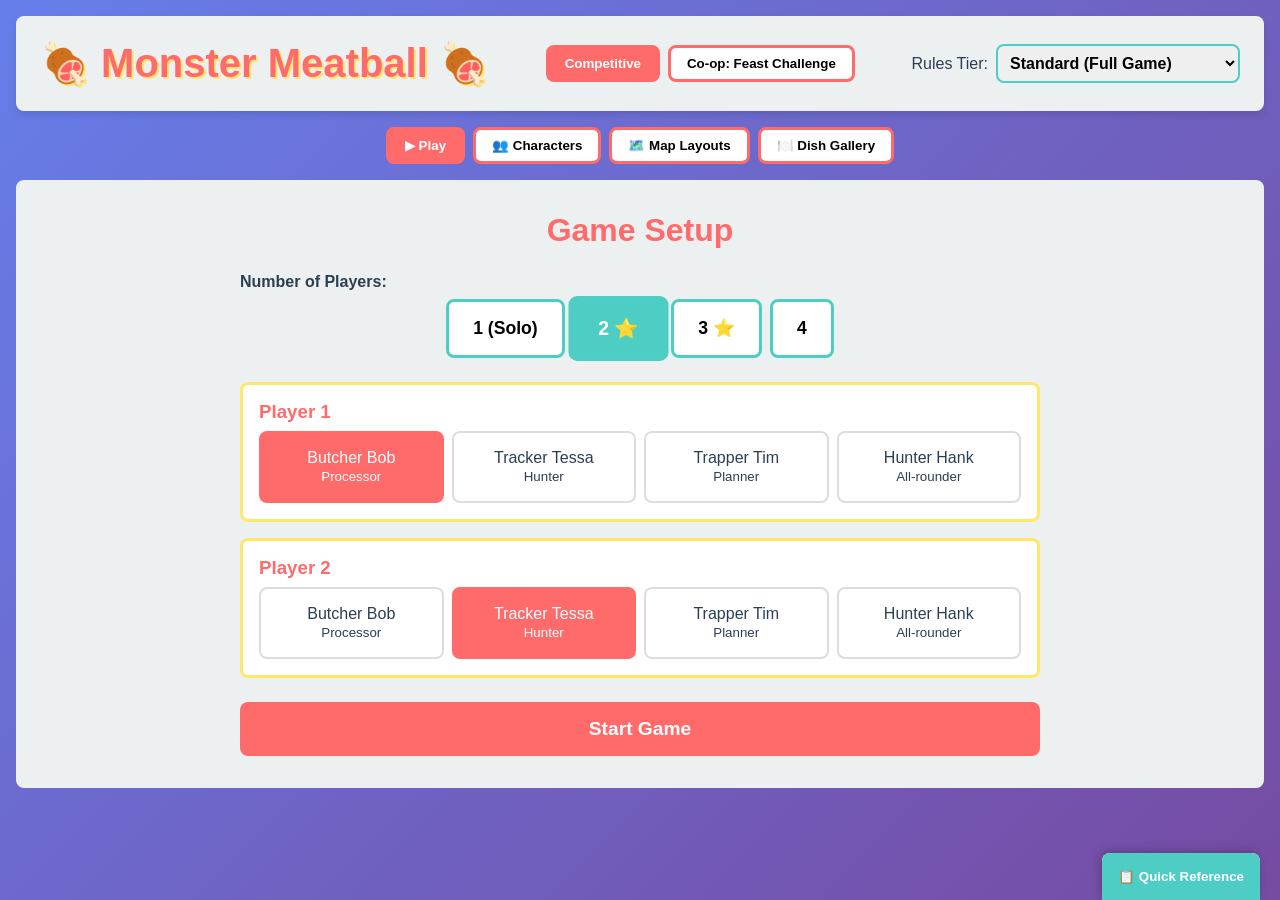
==== index.html @ d3c345f5 "Initial commit: Monster Meatball prototype" ====
<!DOCTYPE html>
<html lang="en">
<head>
    <meta charset="UTF-8">
    <meta name="viewport" content="width=device-width, initial-scale=1.0">
    <title>Monster Meatball - Board Game</title>
    <style>
/* Monster Meatball - Styles */
/* Osamu Tezuka inspired theme with modern board game UI */

:root {
    /* Color Palette */
    --primary-color: #FF6B6B;
    --secondary-color: #4ECDC4;
    --accent-color: #FFE66D;
    --dark-bg: #2C3E50;
    --light-bg: #ECF0F1;
    --text-dark: #2C3E50;
    --text-light: #FFFFFF;

    /* Flavor Families (Session 2 — unifies Harmony + Spoilage) */
    --family-ember: #FF4500;
    --family-tide: #4A90A4;
    --family-verdant: #228B22;
    --family-bloom: #9370DB;

    /* Meat Colors (mapped to Family) */
    --red-meat: var(--family-ember);
    --white-meat: var(--family-verdant);
    --exotic-meat: var(--family-bloom);
    --sea-meat: var(--family-tide);

    /* Aroma Colors */
    --earthy-aroma: var(--family-verdant);
    --sweet-aroma: var(--family-bloom);
    --spicy-aroma: var(--family-ember);
    --salty-aroma: var(--family-tide);

    /* Seasoning Colors */
    --herbal-seasoning: var(--family-verdant);
    --mystic-seasoning: var(--family-bloom);
    --fiery-seasoning: var(--family-ember);
    --mineral-seasoning: var(--family-tide);

    /* Stamina */
    --stamina-full: #4ECDC4;
    --stamina-low: #FF6B6B;
    --stamina-empty: #95a5a6;

    /* Spacing */
    --space-xs: 4px;
    --space-sm: 8px;
    --space-md: 16px;
    --space-lg: 24px;
    --space-xl: 32px;

    /* Border */
    --border-radius: 8px;
    --border-thick: 3px;
}

* {
    margin: 0;
    padding: 0;
    box-sizing: border-box;
}

body {
    font-family: 'Comic Sans MS', 'Chalkboard SE', 'Arial Rounded MT Bold', sans-serif;
    background: linear-gradient(135deg, #667eea 0%, #764ba2 100%);
    color: var(--text-dark);
    min-height: 100vh;
}

#app {
    max-width: 1600px;
    margin: 0 auto;
    padding: var(--space-md);
}

/* Header */
.game-header {
    background: var(--light-bg);
    padding: var(--space-lg);
    border-radius: var(--border-radius);
    margin-bottom: var(--space-md);
    box-shadow: 0 4px 6px rgba(0,0,0,0.1);
    display: flex;
    justify-content: space-between;
    align-items: center;
    flex-wrap: wrap;
    gap: var(--space-md);
}

.game-header h1 {
    font-size: 2.5em;
    color: var(--primary-color);
    text-shadow: 2px 2px 0 var(--accent-color);
}

.mode-selector {
    display: flex;
    gap: var(--space-sm);
}

.mode-btn {
    padding: var(--space-sm) var(--space-md);
    border: var(--border-thick) solid var(--primary-color);
    background: white;
    border-radius: var(--border-radius);
    cursor: pointer;
    font-weight: bold;
    transition: all 0.3s;
}

.mode-btn.active {
    background: var(--primary-color);
    color: white;
}

.mode-btn:hover {
    transform: translateY(-2px);
    box-shadow: 0 4px 8px rgba(0,0,0,0.2);
}

.tier-selector {
    display: flex;
    align-items: center;
    gap: var(--space-sm);
}

.tier-selector select {
    padding: var(--space-sm);
    border: 2px solid var(--secondary-color);
    border-radius: var(--border-radius);
    font-size: 1em;
    font-weight: bold;
}

/* Screens */
.screen {
    background: var(--light-bg);
    border-radius: var(--border-radius);
    padding: var(--space-xl);
    min-height: 600px;
}

.screen.hidden {
    display: none;
}

/* Setup Screen */
.setup-container {
    max-width: 800px;
    margin: 0 auto;
}

.setup-container h2 {
    text-align: center;
    color: var(--primary-color);
    margin-bottom: var(--space-lg);
    font-size: 2em;
}

.player-count {
    margin-bottom: var(--space-lg);
}

.player-count label {
    display: block;
    font-weight: bold;
    margin-bottom: var(--space-sm);
}

.player-buttons {
    display: flex;
    gap: var(--space-sm);
    justify-content: center;
}

.player-count-btn {
    padding: var(--space-md) var(--space-lg);
    border: var(--border-thick) solid var(--secondary-color);
    background: white;
    border-radius: var(--border-radius);
    cursor: pointer;
    font-weight: bold;
    font-size: 1.1em;
    transition: all 0.3s;
}

.player-count-btn.active {
    background: var(--secondary-color);
    color: white;
    transform: scale(1.1);
}

.player-setup {
    margin: var(--space-lg) 0;
}

.player-card {
    background: white;
    border: 3px solid var(--accent-color);
    border-radius: var(--border-radius);
    padding: var(--space-md);
    margin-bottom: var(--space-md);
}

.player-card h3 {
    color: var(--primary-color);
    margin-bottom: var(--space-sm);
}

.character-selector {
    display: grid;
    grid-template-columns: repeat(auto-fit, minmax(150px, 1fr));
    gap: var(--space-sm);
    margin-top: var(--space-sm);
}

.character-option {
    padding: var(--space-md);
    border: 2px solid #ddd;
    border-radius: var(--border-radius);
    cursor: pointer;
    text-align: center;
    transition: all 0.3s;
}

.character-option:hover {
    border-color: var(--primary-color);
    transform: translateY(-2px);
}

.character-option.selected {
    border-color: var(--primary-color);
    background: var(--primary-color);
    color: white;
}

.btn-primary {
    width: 100%;
    padding: var(--space-md) var(--space-lg);
    background: var(--primary-color);
    color: white;
    border: none;
    border-radius: var(--border-radius);
    font-size: 1.2em;
    font-weight: bold;
    cursor: pointer;
    transition: all 0.3s;
}

.btn-primary:hover {
    background: #ff5252;
    transform: translateY(-2px);
    box-shadow: 0 6px 12px rgba(0,0,0,0.2);
}

/* Game Screen */
.game-info-bar {
    background: linear-gradient(135deg, var(--secondary-color), var(--primary-color));
    color: white;
    padding: var(--space-md);
    border-radius: var(--border-radius);
    margin-bottom: var(--space-md);
    display: flex;
    justify-content: space-between;
    align-items: center;
    flex-wrap: wrap;
    gap: var(--space-md);
}

.game-info-bar .label {
    font-weight: normal;
    opacity: 0.9;
}

.game-info-bar .value {
    font-weight: bold;
    font-size: 1.3em;
}

.badge {
    background: var(--accent-color);
    color: var(--text-dark);
    padding: var(--space-xs) var(--space-sm);
    border-radius: var(--border-radius);
    font-size: 0.9em;
    font-weight: bold;
}

/* Game Board Layout */
.game-board-container {
    display: grid;
    grid-template-columns: 250px 1fr 300px;
    gap: var(--space-md);
    margin-bottom: var(--space-md);
}

@media (max-width: 1200px) {
    .game-board-container {
        grid-template-columns: 1fr;
    }
}

/* Sidebars */
.player-sidebar, .game-sidebar {
    background: white;
    border-radius: var(--border-radius);
    padding: var(--space-md);
    box-shadow: 0 2px 4px rgba(0,0,0,0.1);
}

.player-sidebar h3, .game-sidebar h3 {
    color: var(--primary-color);
    border-bottom: 2px solid var(--accent-color);
    padding-bottom: var(--space-sm);
    margin-bottom: var(--space-md);
}

.player-status-card {
    background: #f8f9fa;
    border-left: 4px solid var(--secondary-color);
    padding: var(--space-sm);
    margin-bottom: var(--space-sm);
    border-radius: 4px;
}

.player-status-card.active {
    border-left-color: var(--primary-color);
    background: #fff3cd;
}

.player-status-card .player-name {
    font-weight: bold;
    font-size: 1.1em;
}

.player-status-card .score {
    color: var(--primary-color);
    font-weight: bold;
    font-size: 1.2em;
}

/* Underdog Bonus */
.underdog-box {
    background: linear-gradient(135deg, #84fab0 0%, #8fd3f4 100%);
    padding: var(--space-md);
    border-radius: var(--border-radius);
    margin-top: var(--space-md);
    text-align: center;
}

.underdog-box h4 {
    margin-bottom: var(--space-sm);
}

/* Co-op Track */
.coop-track {
    background: linear-gradient(135deg, #667eea 0%, #764ba2 100%);
    color: white;
    padding: var(--space-md);
    border-radius: var(--border-radius);
    margin-top: var(--space-md);
}

.track-bar {
    background: rgba(255,255,255,0.3);
    height: 30px;
    border-radius: 15px;
    position: relative;
    margin: var(--space-sm) 0;
    overflow: hidden;
}

.track-progress {
    background: linear-gradient(90deg, #f093fb 0%, #f5576c 100%);
    height: 100%;
    transition: width 0.5s;
    display: flex;
    align-items: center;
    justify-content: center;
}

.track-value {
    position: absolute;
    top: 50%;
    left: 50%;
    transform: translate(-50%, -50%);
    font-weight: bold;
    text-shadow: 1px 1px 2px rgba(0,0,0,0.5);
}

/* Game Grid */
.game-grid-area {
    background: white;
    border-radius: var(--border-radius);
    padding: var(--space-lg);
    display: flex;
    flex-direction: column;
    align-items: center;
    justify-content: center;
}

#game-grid {
    display: grid;
    gap: var(--space-sm);
    margin-bottom: var(--space-md);
}

.grid-3x3 {
    grid-template-columns: repeat(3, 120px);
    grid-template-rows: repeat(3, 120px);
}

.grid-4x4 {
    grid-template-columns: repeat(4, 100px);
    grid-template-rows: repeat(4, 100px);
}

.grid-5x5 {
    grid-template-columns: repeat(5, 90px);
    grid-template-rows: repeat(5, 90px);
}

.grid-tile {
    background: #e0e0e0;
    border: 3px solid #999;
    border-radius: var(--border-radius);
    display: flex;
    align-items: center;
    justify-content: center;
    font-size: 2em;
    cursor: pointer;
    transition: all 0.3s;
    position: relative;
}

.grid-tile.flipped {
    background: white;
    border-color: var(--secondary-color);
}

.grid-tile.player-here {
    border-color: var(--primary-color);
    box-shadow: 0 0 15px var(--primary-color);
}

.grid-tile.clickable:hover {
    transform: scale(1.05);
    box-shadow: 0 4px 8px rgba(0,0,0,0.2);
}

.grid-tile .tile-icon {
    font-size: 3em;
}

.grid-legend {
    display: flex;
    gap: var(--space-md);
    font-size: 0.9em;
}

/* Inventory */
.inventory-section {
    margin-bottom: var(--space-md);
}

.inventory-section h4 {
    color: var(--secondary-color);
    margin-bottom: var(--space-sm);
}

.ingredient-grid {
    display: grid;
    grid-template-columns: repeat(auto-fill, minmax(60px, 1fr));
    gap: var(--space-xs);
}

.ingredient-item {
    background: #f8f9fa;
    padding: var(--space-sm);
    border-radius: 4px;
    text-align: center;
    border: 2px solid #ddd;
}

.ingredient-item .count {
    font-weight: bold;
    font-size: 1.2em;
    display: block;
}

/* Action Panel */
.action-panel {
    background: white;
    border-radius: var(--border-radius);
    padding: var(--space-md);
    box-shadow: 0 -2px 10px rgba(0,0,0,0.1);
}

.action-buttons {
    display: flex;
    gap: var(--space-sm);
    margin-bottom: var(--space-md);
    flex-wrap: wrap;
}

.btn-action {
    flex: 1;
    min-width: 150px;
    padding: var(--space-md);
    border: 3px solid var(--secondary-color);
    background: white;
    border-radius: var(--border-radius);
    font-weight: bold;
    cursor: pointer;
    transition: all 0.3s;
}

.btn-action:hover:not(:disabled) {
    background: var(--secondary-color);
    color: white;
    transform: translateY(-2px);
}

.btn-action:disabled {
    opacity: 0.5;
    cursor: not-allowed;
}

.btn-special {
    border-color: var(--accent-color);
    background: var(--accent-color);
}

.btn-end-turn {
    width: 100%;
    padding: var(--space-md);
    background: var(--primary-color);
    color: white;
    border: none;
    border-radius: var(--border-radius);
    font-size: 1.1em;
    font-weight: bold;
    cursor: pointer;
    transition: all 0.3s;
}

.btn-end-turn:hover {
    background: #ff5252;
    transform: scale(1.02);
}

.action-status {
    background: #e3f2fd;
    padding: var(--space-md);
    border-radius: var(--border-radius);
    margin-bottom: var(--space-md);
    border-left: 4px solid var(--secondary-color);
}

/* Modals */
.modal {
    position: fixed;
    top: 0;
    left: 0;
    right: 0;
    bottom: 0;
    background: rgba(0,0,0,0.7);
    display: flex;
    align-items: center;
    justify-content: center;
    z-index: 1000;
}

.modal.hidden {
    display: none;
}

.modal-content {
    background: white;
    border-radius: var(--border-radius);
    padding: var(--space-xl);
    max-width: 600px;
    width: 90%;
    max-height: 80vh;
    overflow-y: auto;
    box-shadow: 0 10px 30px rgba(0,0,0,0.3);
}

.modal-content h2 {
    color: var(--primary-color);
    margin-bottom: var(--space-lg);
    text-align: center;
}

.modal-actions {
    display: flex;
    gap: var(--space-md);
    margin-top: var(--space-lg);
}

.modal-actions button {
    flex: 1;
    padding: var(--space-md);
    border-radius: var(--border-radius);
    font-weight: bold;
    cursor: pointer;
    border: none;
    transition: all 0.3s;
}

.btn-secondary {
    background: #6c757d;
    color: white;
}

.btn-secondary:hover {
    background: #5a6268;
}

/* Kill State Selector */
.kill-state-options {
    display: grid;
    grid-template-columns: repeat(3, 1fr);
    gap: var(--space-md);
    margin-top: var(--space-md);
}

.kill-state-btn {
    padding: var(--space-lg);
    border: 3px solid #ddd;
    background: white;
    border-radius: var(--border-radius);
    cursor: pointer;
    transition: all 0.3s;
    text-align: center;
}

.kill-state-btn:hover {
    border-color: var(--primary-color);
    transform: translateY(-2px);
}

.kill-state-btn.selected {
    border-color: var(--primary-color);
    background: var(--primary-color);
    color: white;
}

/* Quick Reference */
.quick-ref {
    position: fixed;
    bottom: 0;
    right: 20px;
    background: white;
    border-radius: var(--border-radius) var(--border-radius) 0 0;
    box-shadow: -2px -2px 10px rgba(0,0,0,0.2);
    max-width: 300px;
    z-index: 500;
}

.quick-ref .toggle-btn {
    width: 100%;
    padding: var(--space-md);
    background: var(--secondary-color);
    color: white;
    border: none;
    border-radius: var(--border-radius) var(--border-radius) 0 0;
    font-weight: bold;
    cursor: pointer;
}

.quick-ref .ref-content {
    padding: var(--space-md);
    max-height: 400px;
    overflow-y: auto;
}

.quick-ref.collapsed .ref-content {
    display: none;
}

.quick-ref h3 {
    color: var(--primary-color);
    font-size: 1em;
    margin: var(--space-sm) 0;
}

.quick-ref ul {
    list-style: none;
    padding-left: var(--space-sm);
    margin-bottom: var(--space-md);
}

.quick-ref li {
    margin-bottom: var(--space-xs);
    font-size: 0.9em;
}

/* ================================================================
   SESSION 2/3 ADDITIONS: Stamina, AP Pool, Tame, Tokens, Corner-Scoring
   ================================================================ */

/* Stamina Bar */
.stamina-bar {
    display: flex;
    align-items: center;
    gap: var(--space-xs);
    margin: var(--space-sm) 0;
}

.stamina-bar .stamina-label {
    font-size: 0.85em;
    font-weight: bold;
    color: var(--text-dark);
    white-space: nowrap;
}

.stamina-pips {
    display: flex;
    gap: 4px;
}

.stamina-pip {
    width: 20px;
    height: 20px;
    border-radius: 50%;
    border: 2px solid var(--stamina-empty);
    background: var(--stamina-empty);
    transition: all 0.3s;
}

.stamina-pip.filled {
    background: var(--stamina-full);
    border-color: var(--stamina-full);
    box-shadow: 0 0 6px var(--stamina-full);
}

.stamina-pip.filled.low {
    background: var(--stamina-low);
    border-color: var(--stamina-low);
}

/* AP Pool (replaces old fixed "Actions: X/2") */
.ap-pool {
    display: flex;
    align-items: center;
    gap: var(--space-sm);
}

.ap-pip {
    width: 24px;
    height: 24px;
    border-radius: 4px;
    background: var(--accent-color);
    border: 2px solid #cca800;
    display: inline-flex;
    align-items: center;
    justify-content: center;
    font-weight: bold;
    font-size: 0.8em;
}

.ap-pip.spent {
    background: #ddd;
    border-color: #aaa;
    opacity: 0.5;
}

/* Family Badge (used on tokens, dish cards, monster edges) */
.family-badge {
    display: inline-flex;
    align-items: center;
    gap: 4px;
    padding: 2px 8px;
    border-radius: 12px;
    font-size: 0.75em;
    font-weight: bold;
    color: white;
}

.family-ember   { background: var(--family-ember); }
.family-tide    { background: var(--family-tide); }
.family-verdant { background: var(--family-verdant); }
.family-bloom   { background: var(--family-bloom); }

/* Ingredient Token Display (replaces rotation-as-inventory) */
.token-grid {
    display: grid;
    grid-template-columns: repeat(auto-fill, minmax(70px, 1fr));
    gap: var(--space-sm);
}

.token-chip {
    display: flex;
    flex-direction: column;
    align-items: center;
    padding: var(--space-sm);
    border-radius: var(--border-radius);
    border: 3px solid;
    background: white;
    text-align: center;
}

.token-chip .token-icon {
    font-size: 1.8em;
}

.token-chip .token-count {
    font-weight: bold;
    font-size: 1.1em;
    margin-top: 2px;
}

.token-chip .token-name {
    font-size: 0.65em;
    opacity: 0.8;
}

/* Companion Display (Tamed monsters — permanent, never re-extracted) */
.companion-list {
    display: flex;
    flex-wrap: wrap;
    gap: var(--space-sm);
}

.companion-card {
    background: linear-gradient(135deg, #fdfbfb 0%, #ebedee 100%);
    border: 3px solid var(--secondary-color);
    border-radius: var(--border-radius);
    padding: var(--space-sm);
    min-width: 140px;
    text-align: center;
    position: relative;
}

.companion-card::before {
    content: "🤝 COMPANION";
    display: block;
    font-size: 0.6em;
    font-weight: bold;
    color: var(--secondary-color);
    margin-bottom: 4px;
}

.companion-card .bonus-text {
    font-size: 0.75em;
    margin-top: var(--space-xs);
    font-style: italic;
}

/* Kill State / Hunt Modal — Tame option added */
.kill-state-options {
    grid-template-columns: repeat(4, 1fr) !important;
}

.kill-state-btn.tame-option {
    border-color: var(--secondary-color);
}

.kill-state-btn.tame-option.selected {
    background: var(--secondary-color);
}

.kill-state-btn small {
    display: block;
    margin-top: 4px;
    font-size: 0.7em;
}

/* Corner-Scored Dish Cards */
.dish-card {
    position: relative;
    width: 220px;
    height: 220px;
    background: linear-gradient(135deg, #fffef7 0%, #fff9e6 100%);
    border: 3px solid var(--accent-color);
    border-radius: var(--border-radius);
    padding: var(--space-sm);
    display: flex;
    flex-direction: column;
    justify-content: space-between;
    box-shadow: 0 3px 6px rgba(0,0,0,0.15);
}

.dish-card .dish-name {
    text-align: center;
    font-weight: bold;
    font-size: 0.95em;
    color: var(--primary-color);
    margin-top: var(--space-md);
}

.dish-card .dish-requirements {
    text-align: center;
    font-size: 0.75em;
    color: #666;
}

.dish-card .dish-flavor {
    text-align: center;
    font-size: 0.65em;
    font-style: italic;
    color: #888;
    margin-bottom: var(--space-md);
    padding: 0 var(--space-xs);
}

.dish-corner {
    position: absolute;
    width: 32px;
    height: 32px;
    display: flex;
    align-items: center;
    justify-content: center;
    font-weight: bold;
    font-size: 0.95em;
    border-radius: 6px;
    background: white;
    border: 2px solid var(--secondary-color);
}

.dish-corner.locked {
    background: #eee;
    border-color: #ccc;
    color: #bbb;
}

.dish-corner.top-left { top: 6px; left: 6px; }
.dish-corner.top-right { top: 6px; right: 6px; }
.dish-corner.bottom-left { bottom: 6px; left: 6px; }
.dish-corner.bottom-right {
    bottom: 6px; right: 6px;
    background: var(--primary-color);
    color: white;
    border-color: var(--primary-color);
}

.dish-corner.bottom-right.locked {
    background: #eee;
    color: #bbb;
    border-color: #ccc;
}

.dish-card.type-signature {
    border-color: var(--primary-color);
    background: linear-gradient(135deg, #fff0f0 0%, #ffe8e8 100%);
}

.dish-card.type-wildcard {
    border-style: dashed;
}

.dish-gallery {
    display: flex;
    flex-wrap: wrap;
    gap: var(--space-md);
    justify-content: center;
    padding: var(--space-md);
}

/* Map Preview / Fixed Layout Rendering */
.map-tabs {
    display: flex;
    gap: var(--space-sm);
    justify-content: center;
    margin-bottom: var(--space-md);
}

.map-tab {
    padding: var(--space-sm) var(--space-lg);
    border: 3px solid var(--secondary-color);
    background: white;
    border-radius: var(--border-radius);
    font-weight: bold;
    cursor: pointer;
}

.map-tab.active {
    background: var(--secondary-color);
    color: white;
}

.location-tile {
    display: flex;
    flex-direction: column;
    align-items: center;
    justify-content: center;
    border-radius: var(--border-radius);
    border: 3px solid #999;
    font-size: 0.65em;
    text-align: center;
    padding: 4px;
    background: white;
}

.location-tile .tile-emoji { font-size: 1.8em; }
.location-tile.tile-monster { border-color: #c0392b; background: #fdecea; }
.location-tile.tile-shop { border-color: var(--secondary-color); background: #e8f8f7; }
.location-tile.tile-fog { border-color: #8e7cc3; background: #f2ecfa; }
.location-tile.tile-utility { border-color: var(--accent-color); background: #fffbe8; }
.location-tile.tile-special { border-color: var(--primary-color); background: #ffe8e8; box-shadow: 0 0 10px var(--primary-color); }

/* Character Select Cards (Session 3: bio + quote + stats) */
.character-full-card {
    background: white;
    border: 3px solid #ddd;
    border-radius: var(--border-radius);
    padding: var(--space-md);
    cursor: pointer;
    transition: all 0.3s;
}

.character-full-card:hover {
    border-color: var(--primary-color);
    transform: translateY(-3px);
    box-shadow: 0 6px 12px rgba(0,0,0,0.15);
}

.character-full-card.selected {
    border-color: var(--primary-color);
    background: #fff5f5;
}

.character-full-card h3 {
    color: var(--primary-color);
    margin-bottom: 2px;
}

.character-full-card .char-arc {
    font-size: 0.75em;
    color: var(--secondary-color);
    font-weight: bold;
    margin-bottom: var(--space-xs);
}

.character-full-card .char-quote {
    font-style: italic;
    font-size: 0.85em;
    color: #666;
    margin-bottom: var(--space-sm);
    border-left: 3px solid var(--accent-color);
    padding-left: var(--space-sm);
}

.character-full-card .char-bio {
    font-size: 0.8em;
    color: #444;
    margin-bottom: var(--space-sm);
}

.character-full-card .char-stats {
    display: flex;
    gap: var(--space-md);
    font-size: 0.85em;
    margin-bottom: var(--space-sm);
}

.character-full-card .char-passive,
.character-full-card .char-signature {
    font-size: 0.75em;
    background: #f8f9fa;
    padding: var(--space-xs) var(--space-sm);
    border-radius: 4px;
    margin-top: 4px;
}

.character-full-card .char-signature {
    background: #fff3cd;
}

/* Tame Action Button — distinct from Hunt */
.btn-tame {
    border-color: var(--secondary-color) !important;
}

.btn-tame:hover:not(:disabled) {
    background: var(--secondary-color) !important;
}

/* Responsive */
@media (max-width: 768px) {
    .game-header h1 {
        font-size: 1.8em;
    }
    
    .game-board-container {
        grid-template-columns: 1fr;
    }
    
    .action-buttons {
        flex-direction: column;
    }
    
    .btn-action {
        width: 100%;
    }

    .dish-gallery {
        gap: var(--space-sm);
    }

    .dish-card {
        width: 170px;
        height: 170px;
    }
}

</style>
</head>
<body>
    <div id="app">
        <!-- Header -->
        <header class="game-header">
            <h1>🍖 Monster Meatball 🍖</h1>
            <div class="mode-selector">
                <button id="btn-competitive" class="mode-btn active">Competitive</button>
                <button id="btn-coop" class="mode-btn">Co-op: Feast Challenge</button>
            </div>
            <div class="tier-selector">
                <label>Rules Tier:</label>
                <select id="tier-select">
                    <option value="basic">Basic (Round 1 - Learning)</option>
                    <option value="standard" selected>Standard (Full Game)</option>
                    <option value="expert">Expert (All Modules)</option>
                </select>
            </div>
        </header>

        <!-- Preview Navigation (Session 3: browse data before/without starting a game) -->
        <nav class="preview-nav" style="display:flex; gap: var(--space-sm); margin-bottom: var(--space-md); justify-content:center;">
            <button class="mode-btn preview-tab active" data-preview="setup">▶ Play</button>
            <button class="mode-btn preview-tab" data-preview="characters">👥 Characters</button>
            <button class="mode-btn preview-tab" data-preview="map">🗺️ Map Layouts</button>
            <button class="mode-btn preview-tab" data-preview="dishes">🍽️ Dish Gallery</button>
        </nav>

        <!-- Character Detail Preview Screen -->
        <div id="screen-characters" class="screen hidden">
            <h2 style="text-align:center; color:var(--primary-color);">The Four Heroes</h2>
            <div id="character-full-list" style="display:grid; grid-template-columns:repeat(auto-fit,minmax(280px,1fr)); gap: var(--space-md);">
                <!-- Rendered by main.js from GAME_DATA.characters -->
            </div>
        </div>

        <!-- Map Layout Preview Screen -->
        <div id="screen-map" class="screen hidden">
            <h2 style="text-align:center; color:var(--primary-color);">Fixed Map Layouts</h2>
            <div class="map-tabs">
                <button class="map-tab active" data-round="1">Round 1 (3×3)</button>
                <button class="map-tab" data-round="2">Round 2 (4×4)</button>
                <button class="map-tab" data-round="3">Round 3 (5×5)</button>
            </div>
            <div id="map-preview-grid" style="display:grid; gap:6px; margin: 0 auto; justify-content:center;">
                <!-- Rendered by main.js from GAME_DATA.mapLayouts -->
            </div>
            <p id="map-design-note" style="max-width:700px; margin:var(--space-md) auto; font-size:0.85em; color:#555; text-align:center;"></p>
        </div>

        <!-- Dish Gallery Preview Screen -->
        <div id="screen-dishes" class="screen hidden">
            <h2 style="text-align:center; color:var(--primary-color);">All 36 Dishes — Corner-Scored</h2>
            <p style="text-align:center; font-size:0.85em; color:#666;">
                Corners: <b>Top-Left</b>=No Harmony · <b>Top-Right</b>=Partial · <b>Bottom-Left</b>=Diverse (Expert) · <b>Bottom-Right</b>=Perfect
            </p>
            <div class="dish-gallery" id="dish-gallery">
                <!-- Rendered by main.js from GAME_DATA.dishes -->
            </div>
        </div>

        <!-- Game Setup Screen -->
        <div id="setup-screen" class="screen">
            <div class="setup-container">
                <h2>Game Setup</h2>
                
                <div class="player-count">
                    <label>Number of Players:</label>
                    <div class="player-buttons">
                        <button class="player-count-btn" data-count="1">1 (Solo)</button>
                        <button class="player-count-btn active" data-count="2">2 ⭐</button>
                        <button class="player-count-btn" data-count="3">3 ⭐</button>
                        <button class="player-count-btn" data-count="4">4</button>
                    </div>
                </div>

                <div class="player-setup" id="player-setup">
                    <!-- Dynamically populated -->
                </div>

                <div id="setup-error" style="color:#c0392b; text-align:center; margin-bottom:var(--space-sm);"></div>
                <button id="btn-start-game" class="btn-primary">Start Game</button>
            </div>
        </div>

        <!-- Main Game Screen -->
        <div id="game-screen" class="screen hidden">
            <!-- Game Info Bar -->
            <div class="game-info-bar">
                <div class="round-info">
                    <span class="label">Round:</span>
                    <span id="current-round" class="value">1</span>
                    <span class="label">/ 3</span>
                    <span class="grid-size">(3×3)</span>
                </div>
                
                <div class="turn-info">
                    <span class="label">Current Player:</span>
                    <span id="current-player-name" class="value player-name">Player 1</span>
                    <span class="badge" id="first-player-badge">First Player</span>
                </div>

                <div class="ap-pool">
                    <span class="label">AP:</span>
                    <span id="ap-pips-display"></span>
                </div>

                <div class="stamina-bar">
                    <span class="stamina-label">🔋 Stamina:</span>
                    <span class="stamina-pips" id="stamina-pips-display"></span>
                </div>
            </div>

            <!-- Game Board Area -->
            <div class="game-board-container">
                <!-- Left Sidebar: Player Status -->
                <aside class="player-sidebar">
                    <h3>Players</h3>
                    <div id="player-status-list">
                        <!-- Dynamically populated -->
                    </div>

                    <!-- Underdog Bonus Indicator -->
                    <div id="underdog-indicator" class="underdog-box hidden">
                        <h4>⬆️ Underdog Bonus</h4>
                        <p id="underdog-text">Last place gets +1 extraction</p>
                    </div>

                    <!-- Co-op Dark Hour Track -->
                    <div id="coop-track" class="coop-track hidden">
                        <h4>🌙 Dark Hour Track</h4>
                        <div class="track-bar">
                            <div class="track-progress" id="dark-hour-progress"></div>
                            <span class="track-value" id="dark-hour-value">0 / 10</span>
                        </div>
                        <div class="festival-dishes-remaining">
                            <span>Festival Dishes: <strong id="festival-remaining">8</strong></span>
                        </div>
                    </div>
                </aside>

                <!-- Center: Game Grid -->
                <main class="game-grid-area">
                    <div id="game-grid" class="grid-3x3">
                        <!-- Dynamically generated tiles -->
                    </div>

                    <div class="grid-legend">
                        <span class="legend-item">🟩 = Your position</span>
                        <span class="legend-item">🔵 = Flipped tile</span>
                        <span class="legend-item">⬜ = Unflipped</span>
                    </div>
                </main>

                <!-- Right Sidebar: Game State -->
                <aside class="game-sidebar">
                    <!-- Available Dishes -->
                    <div class="available-dishes">
                        <h3>🍽️ Available Dishes</h3>
                        <div id="dish-cards-display" class="card-display">
                            <!-- Dynamically populated -->
                        </div>
                    </div>

                    <!-- Current Player Inventory -->
                    <div class="player-inventory">
                        <h3>📦 Your Inventory</h3>
                        <div class="inventory-section">
                            <h4>Captured Monsters <small>(not yet extracted)</small></h4>
                            <div id="captured-monsters" class="monster-list">
                                <!-- Dynamically populated -->
                            </div>
                        </div>
                        <div class="inventory-section">
                            <h4>Ingredient Tokens</h4>
                            <div id="ingredient-token-grid" class="token-grid">
                                <!-- Dynamically populated: token-chip per type held -->
                            </div>
                        </div>
                        <div class="inventory-section">
                            <h4>🤝 Companions <small>(Tamed — permanent)</small></h4>
                            <div id="companion-list" class="companion-list">
                                <!-- Dynamically populated -->
                            </div>
                        </div>
                        <div class="inventory-section">
                            <h4>Tools & Tokens</h4>
                            <div id="tools-list" class="tools-display">
                                <!-- Dynamically populated -->
                            </div>
                        </div>
                    </div>
                </aside>
            </div>

            <!-- Action Panel -->
            <div class="action-panel">
                <div class="action-buttons">
                    <button id="btn-flip-tile" class="btn-action" disabled>
                        🎴 Explore <small>(1 AP)</small>
                    </button>
                    <button id="btn-act-hunt" class="btn-action" disabled>
                        ⚔️ Hunt <small>(1 AP + 1 Stamina)</small>
                    </button>
                    <button id="btn-act-tame" class="btn-action btn-tame" disabled>
                        🤝 Tame <small>(1 AP + 1 Stamina)</small>
                    </button>
                    <button id="btn-open-extract" class="btn-action" disabled>
                        🧪 Extract <small>(1 AP)</small>
                    </button>
                    <button id="btn-move" class="btn-action" disabled>
                        🚶 Move <small>(1 AP)</small>
                    </button>
                    <button id="btn-rest" class="btn-action" disabled>
                        💤 Rest <small>(1 AP, +1 Stamina)</small>
                    </button>
                    <button id="btn-complete-dish" class="btn-action">
                        🍽️ Complete Dish
                    </button>
                    <button id="btn-use-power" class="btn-action btn-special">
                        ⭐ Signature Power <small>(1/game)</small>
                    </button>
                </div>

                <div class="action-status" id="action-status">
                    <p>Select an action to begin your turn</p>
                </div>

                <button id="btn-end-turn" class="btn-end-turn">End Turn</button>
            </div>
        </div>

        <!-- Modal for Monster Encounter -->
        <div id="modal-monster" class="modal hidden">
            <div class="modal-content">
                <h2>Monster Encounter!</h2>
                <div id="monster-display" class="monster-card-large">
                    <!-- Monster details -->
                </div>
                <div class="monster-combat">
                    <div class="combat-stats">
                        <span>Your ATK: <strong id="player-atk">0</strong></span>
                        <span>vs</span>
                        <span>Monster HP: <strong id="monster-hp">0</strong></span>
                        <span>| Monster ATK (fail penalty): <strong id="monster-atk">0</strong></span>
                    </div>
                    <div class="kill-state-selector">
                        <h3>Choose Approach:</h3>
                        <div class="kill-state-options">
                            <button class="kill-state-btn" data-state="CAREFUL">
                                🗡️ Careful<br>
                                <small>Lowest edge · 1 Stamina</small>
                            </button>
                            <button class="kill-state-btn" data-state="BOLD">
                                🗡️~ Bold<br>
                                <small>Any normal edge · refunds Stamina</small>
                            </button>
                            <button class="kill-state-btn" data-state="DESPERATE">
                                🛠️ Desperate<br>
                                <small>+Bonus edge · 1 Stamina, spoilage ×2</small>
                            </button>
                            <button class="kill-state-btn tame-option" data-state="TAMED">
                                🤝 Tame<br>
                                <small>Guaranteed low edge · never spoils · becomes Companion</small>
                            </button>
                        </div>
                    </div>
                </div>
                <div class="modal-actions">
                    <button id="btn-hunt-monster" class="btn-primary">Hunt Monster</button>
                    <button id="btn-cancel-hunt" class="btn-secondary">Cancel</button>
                </div>
            </div>
        </div>

        <!-- Modal for Shop Extraction -->
        <div id="modal-extraction" class="modal hidden">
            <div class="modal-content">
                <h2>Extract Ingredients</h2>
                <div id="extraction-monster-display">
                    <!-- Monster with edge selection -->
                </div>
                <div class="edge-selector">
                    <button class="edge-btn" data-edge="top">⬆️ Top (Meat)</button>
                    <button class="edge-btn" data-edge="left">⬅️ Left (Aroma)</button>
                    <button class="edge-btn" data-edge="right">➡️ Right (Seasoning)</button>
                    <button class="edge-btn" data-edge="bottom" disabled>⬇️ Bottom (Bonus)</button>
                </div>
                <div class="modal-actions">
                    <button id="btn-extract" class="btn-primary">Extract</button>
                    <button id="btn-cancel-extraction" class="btn-secondary">Cancel</button>
                </div>
            </div>
        </div>

        <!-- Modal for Dish Completion -->
        <div id="modal-dish" class="modal hidden">
            <div class="modal-content">
                <h2>Complete Dish</h2>
                <div id="dish-selection">
                    <!-- Available dishes player can complete -->
                </div>
                <div class="modal-actions">
                    <button id="btn-confirm-dish" class="btn-primary">Complete</button>
                    <button id="btn-cancel-dish" class="btn-secondary">Cancel</button>
                </div>
            </div>
        </div>

        <!-- Quick Reference Panel (Collapsible) -->
        <div id="quick-ref" class="quick-ref collapsed">
            <button id="toggle-ref" class="toggle-btn">📋 Quick Reference</button>
            <div class="ref-content">
                <h3>Flavor Families (Harmony + Spoilage, unified)</h3>
                <ul>
                    <li><span class="family-badge family-ember">🔥 Ember</span> Red Meat / Spicy / Fiery</li>
                    <li><span class="family-badge family-tide">🌊 Tide</span> Sea Meat / Salty / Mineral</li>
                    <li><span class="family-badge family-verdant">🌿 Verdant</span> White Meat / Earthy / Herbal</li>
                    <li><span class="family-badge family-bloom">🌸 Bloom</span> Exotic Meat / Sweet / Mystic</li>
                </ul>
                <h3>Spoilage (cross-Family only)</h3>
                <ul>
                    <li>🔥 Ember ≠ 🌸 Bloom</li>
                    <li>🌊 Tide ≠ 🌿 Verdant</li>
                    <li>🌸 Bloom ≠ 🌊 Tide</li>
                </ul>
                <h3>Kill States (Round 2+)</h3>
                <ul>
                    <li>🗡️ Careful: lowest edge, 1 Stamina</li>
                    <li>🗡️~ Bold: any edge, refunds Stamina</li>
                    <li>🛠️ Desperate: +bonus edge, spoilage ×2</li>
                    <li>🤝 Tame: guaranteed edge, never spoils, becomes Companion</li>
                </ul>
                <h3>Stamina</h3>
                <ul>
                    <li>Max 3 (refills each Round)</li>
                    <li>At 0: only Bold/Desperate possible</li>
                    <li>Failed Hunt: lose Stamina = Monster ATK</li>
                    <li>Round 1: Stamina inactive, always Clean</li>
                </ul>
                <h3>Actions (AP pool: 2 in R1, 3 in R2-3)</h3>
                <ul>
                    <li>Explore, Move, Act, Rest — 1 AP each, any order</li>
                </ul>
                <h3>Dish Scoring (Corners)</h3>
                <ul>
                    <li>Top-Left = No Harmony</li>
                    <li>Top-Right = Partial (majority Family)</li>
                    <li>Bottom-Left = Diverse, Expert only (3+ Families)</li>
                    <li>Bottom-Right = Perfect (all one Family)</li>
                </ul>
            </div>
        </div>
    </div>

    <script>
// Monster Meatball - Game Data
// All cards, characters, and game constants
// SESSION 2 REVAMP: Stamina system, Tame/Companion mechanic, Flavor Families,
// corner-scoring, 20 monsters, expanded location set, AP-pool actions.

const GAME_DATA = {

    // ================================================================
    // CHARACTERS (4) — Stamina-linked passives define each arc mechanically
    // ================================================================
    characters: [
        {
            id: 'butcher_bob',
            name: 'Butcher Bob',
            role: 'Processor',
            arc: 'Power → Restraint',
            quote: 'A good hunter kills once. A good butcher wastes nothing.',
            bio: 'Enormous, cheerful, and surprisingly gentle. Bob grew up in his family\'s butcher shop and learned that hunting is easy — respecting what comes after is the hard part.',
            baseAttack: 3,
            maxStamina: 3,
            startingResource: { type: 'tool', id: 'cleaver', equipped: true },
            passive: {
                name: 'Heavy Hand',
                effects: [
                    { trigger: 'kill_state_brutal', effect: 'no_stamina_cost' },
                    { trigger: 'kill_state_clean_or_careful', effect: 'extra_stamina_cost', value: 1 }
                ],
                text: 'Brutal kills cost no Stamina. Clean/Careful kills cost +1 extra Stamina.'
            },
            signaturePower: {
                name: 'Perfect Cut',
                description: 'Extract from 2 edges of the same monster in one Act.',
                usesPerGame: 1
            }
        },
        {
            id: 'tracker_tessa',
            name: 'Tracker Tessa',
            role: 'Hunter',
            arc: 'Precision → Adaptability',
            quote: 'The perfect shot is the one that leaves the ingredients untouched.',
            bio: 'Precise, self-reliant, and a little too confident in her own read of the world. Tessa studies wind, footprints, and feeding patterns rather than trusting brute force.',
            baseAttack: 2,
            maxStamina: 4,
            startingResource: { type: 'reroll_token', count: 1 }, // extra, in addition to standard 2
            passive: {
                name: 'Efficient Hunter',
                effects: [
                    { trigger: 'always', effect: 'extract_at_ruin_skip_shop' },
                    { trigger: 'fog_card_drawn', effect: 'must_resolve_face_up_before_risk_posture' }
                ],
                text: 'May extract monsters at Ruins, skipping the shop trip. Must resolve Fog cards face-up before choosing Risk Posture (cannot bluff through uncertainty).'
            },
            signaturePower: {
                name: 'Ambush Hunter',
                description: 'Hunt 2 monsters in a single Act action.',
                usesPerGame: 1
            }
        },
        {
            id: 'trapper_tim',
            name: 'Trapper Tim',
            role: 'Planner',
            arc: 'Caution → Courage',
            quote: 'Why fight the monster when you can convince it to defeat itself?',
            bio: 'Clever, cautious, and quietly convinced that ten minutes of preparation beats ten seconds of combat. Tim would rather understand a monster than fight it.',
            baseAttack: 1,
            maxStamina: 3,
            startingResource: { type: 'tool', id: 'trap', equipped: true },
            passive: {
                name: "Snarer's Patience",
                effects: [
                    { trigger: 'hunt_facedown_ruin_immediately', effect: 'always_clean_eligible_ignores_stamina' }
                ],
                text: 'Facedown Ruins hunted immediately upon reveal are always Clean-kill eligible, regardless of current Stamina.'
            },
            signaturePower: {
                name: 'Preservation Expert',
                description: 'Ignore all spoilage checks for the rest of this round.',
                usesPerGame: 1
            }
        },
        {
            id: 'hunter_hank',
            name: 'Hunter Hank',
            role: 'All-rounder',
            arc: 'Courage → Wisdom',
            quote: "If it's bigger than me, it's probably worth hunting.",
            bio: 'The youngest, loudest, and most eager to prove himself. Hank believes courage solves everything a plan can\'t — until he meets something bravery alone can\'t defeat.',
            baseAttack: 2,
            maxStamina: 3,
            startingResource: { type: 'bonus_ap_token', count: 1, usableAnyRound: true },
            passive: {
                name: 'Steady Nerve',
                effects: [
                    { trigger: 'once_per_round', effect: 'hunt_without_stamina_cost' }
                ],
                text: 'Once per round, may Hunt without spending Stamina. No other built-in weakness.'
            },
            signaturePower: {
                name: 'Fearless Feast',
                description: 'Complete a dish without paying one required ingredient type.',
                usesPerGame: 1
            },
            optionalExpertRule: {
                name: 'Impulsive',
                roundsActive: [1],
                text: "In Round 1 only, if Hank is adjacent to an unrevealed Ruin at the start of his turn, he must spend his first AP exploring it. This restriction disappears from Round 2 onward, dramatizing Hank's growth."
            }
        }
    ],

    // ================================================================
    // MONSTERS (20 total)
    // Every monster follows the same edge shape (Top=Meat, Left=Aroma,
    // Right=Seasoning, Bottom=Bonus/conditional). ATK now matters: a
    // failed Hunt costs the player Stamina equal to this value (min 1).
    // companionBonus = permanent passive gained if Tamed instead of killed.
    // ================================================================
    monsters: [
        // --- TIER I (Round 1, HP 1-2, ATK 1) ---
        {
            id: 'flame_lizard', name: 'Flame Lizard', tier: 1, hp: 2, atk: 1,
            edges: {
                top: { type: 'Red Meat', value: 2 },
                left: { type: 'Spicy Aroma', value: 1 },
                right: { type: 'Fiery Seasoning', value: 1 },
                bottom: { type: 'Fiery Seasoning', value: 1, condition: 'Dark Hour' }
            },
            companionBonus: '+1 max Stamina for the rest of the game.'
        },
        {
            id: 'grumble_boar', name: 'Grumble Boar', tier: 1, hp: 2, atk: 1,
            edges: {
                top: { type: 'Red Meat', value: 2 },
                left: { type: 'Earthy Aroma', value: 1 },
                right: { type: 'Herbal Seasoning', value: 1 },
                bottom: { type: 'Red Meat', value: 1, condition: 'Clean Kill' }
            },
            companionBonus: 'Once per round, may Rest as a free action (0 AP).'
        },
        {
            id: 'tide_eel', name: 'Tide Eel', tier: 1, hp: 1, atk: 1,
            edges: {
                top: { type: 'Sea Meat', value: 1 },
                left: { type: 'Salty Aroma', value: 1 },
                right: { type: 'Mineral Seasoning', value: 1 },
                bottom: { type: 'Sea Meat', value: 1, condition: 'Extracted at Butcher' }
            },
            companionBonus: 'Ignore spoilage once per round for the rest of the game.'
        },
        {
            id: 'moss_stag', name: 'Moss Stag', tier: 1, hp: 1, atk: 1,
            edges: {
                top: { type: 'White Meat', value: 1 },
                left: { type: 'Earthy Aroma', value: 1 },
                right: { type: 'Herbal Seasoning', value: 1 },
                bottom: { type: 'Herbal Seasoning', value: 1, condition: 'Clean Kill' }
            },
            companionBonus: '+1 AP on any turn you also Rest.'
        },
        {
            id: 'ember_crab', name: 'Ember Crab', tier: 1, hp: 2, atk: 1,
            edges: {
                top: { type: 'Red Meat', value: 1 },
                left: { type: 'Spicy Aroma', value: 1 },
                right: { type: 'Mineral Seasoning', value: 1 },
                bottom: { type: 'Red Meat', value: 1, condition: 'Brutal Kill' }
            },
            companionBonus: 'Your Brutal kills only check spoilage once (not twice) for the rest of the game.'
        },
        {
            id: 'bristle_yak', name: 'Bristle Yak', tier: 1, hp: 2, atk: 1,
            edges: {
                top: { type: 'White Meat', value: 2 },
                left: { type: 'Earthy Aroma', value: 1 },
                right: { type: 'Fiery Seasoning', value: 1 },
                bottom: { type: 'White Meat', value: 1, condition: 'Rushed Kill' }
            },
            companionBonus: 'Rest recovers +2 Stamina instead of +1, for the rest of the game.'
        },
        {
            id: 'candy_slime', name: 'Candy Slime', tier: 1, hp: 1, atk: 1,
            edges: {
                top: { type: 'Exotic Meat', value: 1 },
                left: { type: 'Sweet Aroma', value: 1 },
                right: { type: 'Mystic Seasoning', value: 1 },
                bottom: { type: 'Sweet Aroma', value: 1, condition: 'Tamed' }
            },
            companionBonus: 'Gain 1 Reroll Token immediately when Tamed.'
        },

        // --- TIER II (Round 2, HP 2-3, ATK 1-2) ---
        {
            id: 'sky_serpent', name: 'Sky Serpent', tier: 2, hp: 3, atk: 2,
            edges: {
                top: { type: 'White Meat', value: 1 },
                left: { type: 'Sweet Aroma', value: 2 },
                right: { type: 'Mystic Seasoning', value: 2 },
                bottom: { type: 'Mystic Seasoning', value: 1, condition: 'Rushed Kill' }
            },
            companionBonus: '+1 Reroll Token immediately.'
        },
        {
            id: 'rock_golem', name: 'Rock Golem', tier: 2, hp: 3, atk: 2,
            edges: {
                top: { type: 'Exotic Meat', value: 2 },
                left: { type: 'Salty Aroma', value: 1 },
                right: { type: 'Mineral Seasoning', value: 2 },
                bottom: { type: 'Mineral Seasoning', value: 1, condition: 'Extracted at Seasoning Mill' }
            },
            companionBonus: '+1 max AP on turns you do not Hunt.'
        },
        {
            id: 'river_leviathan', name: 'River Leviathan', tier: 2, hp: 3, atk: 2,
            edges: {
                top: { type: 'Sea Meat', value: 2 },
                left: { type: 'Salty Aroma', value: 2 },
                right: { type: 'Mystic Seasoning', value: 1 },
                bottom: { type: 'Sea Meat', value: 1, condition: 'Net used' }
            },
            companionBonus: 'Once per round, treat a Rushed kill as Clean.'
        },
        {
            id: 'pearl_manta', name: 'Pearl Manta', tier: 2, hp: 2, atk: 1,
            edges: {
                top: { type: 'Sea Meat', value: 1 },
                left: { type: 'Sweet Aroma', value: 1 },
                right: { type: 'Mineral Seasoning', value: 1 },
                bottom: { type: 'Sweet Aroma', value: 1, condition: 'Tamed' }
            },
            companionBonus: 'Immune to the Ember≠Bloom spoilage pair only, for the rest of the game.'
        },
        {
            id: 'mirror_kitsune', name: 'Mirror Kitsune', tier: 2, hp: 3, atk: 2,
            edges: {
                top: { type: 'Exotic Meat', value: 1 },
                left: { type: 'Sweet Aroma', value: 2 },
                right: { type: 'Mystic Seasoning', value: 2 },
                bottom: { type: 'Exotic Meat', value: 1, condition: 'Clean Kill' }
            },
            companionBonus: 'Once per game, copy another player\'s completed Signature dish at half score (rounded down).'
        },
        {
            id: 'spore_shambler', name: 'Spore Shambler', tier: 2, hp: 2, atk: 1,
            edges: {
                top: { type: 'White Meat', value: 1 },
                left: { type: 'Earthy Aroma', value: 1 },
                right: { type: 'Herbal Seasoning', value: 2 },
                bottom: { type: 'Herbal Seasoning', value: 1, condition: 'Careful Kill' }
            },
            companionBonus: 'Wildcard dishes score +1 for the rest of the game.'
        },
        {
            id: 'frost_owlbear', name: 'Frost Owlbear', tier: 2, hp: 3, atk: 2,
            edges: {
                top: { type: 'White Meat', value: 2 },
                left: { type: 'Salty Aroma', value: 1 },
                right: { type: 'Mineral Seasoning', value: 1 },
                bottom: { type: 'White Meat', value: 1, condition: 'Brutal Kill' }
            },
            companionBonus: 'Once per round, Move for free (0 AP).'
        },
        {
            id: 'thorn_basilisk', name: 'Thorn Basilisk', tier: 2, hp: 3, atk: 2,
            edges: {
                top: { type: 'Exotic Meat', value: 2 },
                left: { type: 'Earthy Aroma', value: 1 },
                right: { type: 'Herbal Seasoning', value: 1 },
                bottom: { type: 'Exotic Meat', value: 1, condition: 'Extracted at Butcher' }
            },
            companionBonus: 'Your Underdog Bonus (if active) grants +2 instead of +1.'
        },
        {
            id: 'pepper_harpy', name: 'Pepper Harpy', tier: 2, hp: 2, atk: 2,
            edges: {
                top: { type: 'White Meat', value: 1 },
                left: { type: 'Spicy Aroma', value: 1 },
                right: { type: 'Fiery Seasoning', value: 1 },
                bottom: { type: 'Fiery Seasoning', value: 1, condition: 'Rushed Kill' }
            },
            companionBonus: 'Explore actions reveal the tile type before you commit AP (free peek).'
        },

        // --- TIER III (Round 3, HP 3-4, ATK 2-3) ---
        {
            id: 'sulfur_wyrm', name: 'Sulfur Wyrm', tier: 3, hp: 4, atk: 3,
            edges: {
                top: { type: 'Red Meat', value: 2 },
                left: { type: 'Spicy Aroma', value: 2 },
                right: { type: 'Fiery Seasoning', value: 2 },
                bottom: { type: 'Fiery Seasoning', value: 2, condition: 'Dark Hour' }
            },
            companionBonus: 'All your Ember-Family dishes score +1 for the rest of the game.'
        },
        {
            id: 'abyss_angler', name: 'Abyss Angler', tier: 3, hp: 3, atk: 2,
            edges: {
                top: { type: 'Sea Meat', value: 2 },
                left: { type: 'Salty Aroma', value: 1 },
                right: { type: 'Mystic Seasoning', value: 2 },
                bottom: { type: 'Sea Meat', value: 1, condition: 'Desperate Posture' }
            },
            companionBonus: 'Once per round, ignore a Fog card effect entirely.'
        },
        {
            id: 'iron_tortoise', name: 'Iron Tortoise', tier: 3, hp: 4, atk: 2,
            edges: {
                top: { type: 'Exotic Meat', value: 2 },
                left: { type: 'Salty Aroma', value: 1 },
                right: { type: 'Mineral Seasoning', value: 2 },
                bottom: { type: 'Mineral Seasoning', value: 1, condition: 'Careful Kill' }
            },
            companionBonus: 'Failed Hunts cost you 1 less Stamina (min 0) for the rest of the game.'
        },
        {
            id: 'cinder_phoenix', name: 'Cinder Phoenix', tier: 3, hp: 4, atk: 3,
            edges: {
                top: { type: 'Red Meat', value: 2 },
                left: { type: 'Spicy Aroma', value: 1 },
                right: { type: 'Fiery Seasoning', value: 2 },
                bottom: { type: 'Fiery Seasoning', value: 2, condition: 'Brutal Kill' }
            },
            companionBonus: 'Once per game, fully restore your Stamina as a free action.'
        }
    ],

    // ================================================================
    // FLAVOR FAMILIES — unify Harmony scoring & Spoilage under one model
    // ================================================================
    families: {
        EMBER:   { name: 'Ember',   color: '#FF4500', meat: 'Red Meat',    aroma: 'Spicy Aroma',  seasoning: 'Fiery Seasoning' },
        TIDE:    { name: 'Tide',    color: '#4A90A4', meat: 'Sea Meat',    aroma: 'Salty Aroma',   seasoning: 'Mineral Seasoning' },
        VERDANT: { name: 'Verdant', color: '#228B22', meat: 'White Meat',  aroma: 'Earthy Aroma',  seasoning: 'Herbal Seasoning' },
        BLOOM:   { name: 'Bloom',   color: '#9370DB', meat: 'Exotic Meat', aroma: 'Sweet Aroma',   seasoning: 'Mystic Seasoning' }
    },

    // Cross-family Spoilage pairs (unified with Family model)
    spoilagePairs: [
        { a: 'EMBER', b: 'BLOOM', message: '🔥 Ember ≠ 🌸 Bloom (Fiery/Spicy vs Sweet/Mystic)' },
        { a: 'TIDE',  b: 'VERDANT', message: '🌊 Tide ≠ 🌿 Verdant (Salty/Mineral vs Earthy/Herbal)' },
        { a: 'BLOOM', b: 'TIDE', message: '🌸 Bloom ≠ 🌊 Tide (Mystic vs Mineral)' }
    ],

    // ================================================================
    // DISHES (36 total) — corner-scored, validated in Session 2
    // ================================================================
    dishes: [
        // ============================================================
        // STANDARD DISHES (22) — generic slots, any Family qualifies
        // Corner formula: TL=base, TR=base+1, BL=base+2 (Expert, needs
        // ingredientCount>=3 or it's structurally locked), BR=base+ingredientCount
        // ============================================================
        {
            id: 'quick_griddle_cakes', name: 'Quick Griddle Cakes', type: 'standard',
            requirements: { meat: 1, aroma: 1 }, ingredientCount: 2,
            corners: { topLeft: 3, topRight: 4, bottomLeft: null, bottomRight: 5 },
            locked: ['bottomLeft'],
            flavorText: '"Fast, cheap, and it works." — The Off-Duty Guard'
        },
        {
            id: 'simple_skewers', name: 'Simple Skewers', type: 'standard',
            requirements: { meat: 2 }, ingredientCount: 2,
            corners: { topLeft: 3, topRight: 4, bottomLeft: null, bottomRight: 5 },
            locked: ['bottomLeft'],
            flavorText: '"No fuss. Just meat on a stick." — The Caravan Guide'
        },
        {
            id: 'broth_of_beginnings', name: 'Broth of Beginnings', type: 'standard',
            requirements: { aroma: 1, seasoning: 1 }, ingredientCount: 2,
            corners: { topLeft: 3, topRight: 4, bottomLeft: null, bottomRight: 5 },
            locked: ['bottomLeft'],
            flavorText: '"Every great chef starts with a good broth." — The Apprentice Cook'
        },
        {
            id: 'hearty_boar_stew', name: 'Hearty Boar Stew', type: 'standard',
            requirements: { meat: 2, seasoning: 1 }, ingredientCount: 3,
            corners: { topLeft: 4, topRight: 5, bottomLeft: 6, bottomRight: 7 },
            flavorText: '"A bowl that tastes like home." — The Weary Watchman'
        },
        {
            id: 'griffin_burger', name: 'Griffin Burger', type: 'standard',
            requirements: { meat: 2, aroma: 1 }, ingredientCount: 3,
            corners: { topLeft: 4, topRight: 5, bottomLeft: 6, bottomRight: 7 },
            flavorText: '"Best seller at every festival stall." — The Market Vendor'
        },
        {
            id: 'salted_catch_platter', name: 'Salted Catch Platter', type: 'standard',
            requirements: { meat: 1, aroma: 2 }, ingredientCount: 3,
            corners: { topLeft: 4, topRight: 5, bottomLeft: 6, bottomRight: 7 },
            flavorText: '"Smells like the docks at dawn." — The Retired Sailor'
        },
        {
            id: 'peppered_roast', name: 'Peppered Roast', type: 'standard',
            requirements: { meat: 2, seasoning: 1 }, ingredientCount: 3,
            corners: { topLeft: 4, topRight: 5, bottomLeft: 6, bottomRight: 7 },
            flavorText: '"Simple, but never boring." — The Innkeeper'
        },
        {
            id: 'sky_serpent_sushi', name: 'Sky Serpent Sushi', type: 'standard',
            requirements: { meat: 1, aroma: 1, seasoning: 1 }, ingredientCount: 3,
            corners: { topLeft: 4, topRight: 5, bottomLeft: 6, bottomRight: 7 },
            flavorText: '"Delicate. Precise. Almost too pretty to eat." — The Royal Food Critic'
        },
        {
            id: 'woodland_medley', name: 'Woodland Medley', type: 'standard',
            requirements: { meat: 1, aroma: 1, seasoning: 1 }, ingredientCount: 3,
            corners: { topLeft: 4, topRight: 5, bottomLeft: 6, bottomRight: 7 },
            flavorText: '"Tastes like a walk through the ruins." — The Old Ranger'
        },
        {
            id: 'travelers_curry', name: "Traveler's Curry", type: 'standard',
            requirements: { aroma: 2, seasoning: 1 }, ingredientCount: 3,
            corners: { topLeft: 4, topRight: 5, bottomLeft: 6, bottomRight: 7 },
            flavorText: '"Every region adds its own twist." — The Wandering Merchant'
        },
        {
            id: 'crystal_broth', name: 'Crystal Broth', type: 'standard',
            requirements: { meat: 1, seasoning: 2 }, ingredientCount: 3,
            corners: { topLeft: 4, topRight: 5, bottomLeft: 6, bottomRight: 7 },
            flavorText: '"You can see straight to the bottom of the bowl." — The Alchemist\'s Assistant'
        },
        {
            id: 'exotic_herb_dumplings', name: 'Exotic Herb Dumplings', type: 'standard',
            requirements: { meat: 2, aroma: 1 }, ingredientCount: 3,
            corners: { topLeft: 5, topRight: 6, bottomLeft: 7, bottomRight: 8 },
            flavorText: '"I want to taste every corner of the wilderness." — The Traveling Botanist'
        },
        {
            id: 'banquet_ribs', name: 'Banquet Ribs', type: 'standard',
            requirements: { meat: 3, seasoning: 1 }, ingredientCount: 4,
            corners: { topLeft: 6, topRight: 7, bottomLeft: 8, bottomRight: 10 },
            flavorText: '"Bring extra napkins." — The Festival Announcer'
        },
        {
            id: 'grand_aromatic_medley', name: 'Grand Aromatic Medley', type: 'standard',
            requirements: { meat: 1, aroma: 2, seasoning: 1 }, ingredientCount: 4,
            corners: { topLeft: 6, topRight: 7, bottomLeft: 8, bottomRight: 10 },
            flavorText: '"Every aroma the wilderness has to offer, in one bowl." — The Traveling Botanist'
        },
        {
            id: 'feast_of_the_hunt', name: 'Feast of the Hunt', type: 'standard',
            requirements: { meat: 2, aroma: 1, seasoning: 1 }, ingredientCount: 4,
            corners: { topLeft: 6, topRight: 7, bottomLeft: 8, bottomRight: 10 },
            flavorText: '"A dish worthy of the day\'s catch." — The Hunt Master'
        },
        {
            id: 'deep_forest_platter', name: 'Deep Forest Platter', type: 'standard',
            requirements: { aroma: 2, seasoning: 2 }, ingredientCount: 4,
            corners: { topLeft: 6, topRight: 7, bottomLeft: 8, bottomRight: 10 },
            flavorText: '"You can taste the moss." — The Hermit Botanist'
        },
        {
            id: 'underdogs_delight', name: "Underdog's Delight", type: 'standard',
            requirements: { meat: 1, aroma: 1 }, ingredientCount: 2,
            corners: { topLeft: 4, topRight: 5, bottomLeft: null, bottomRight: 6 },
            locked: ['bottomLeft'],
            special: { rule: 'catchup_flat', text: '+2 pts if you have fewer Gourmet Points than any opponent when scored' },
            flavorText: '"Everyone loves a comeback story." — The Tavern Regular'
        },
        {
            id: 'scrappy_surprise', name: 'Scrappy Surprise', type: 'standard',
            requirements: { meat: 2, seasoning: 1 }, ingredientCount: 3,
            corners: { topLeft: 5, topRight: 6, bottomLeft: 7, bottomRight: 8 },
            special: { rule: 'catchup_scaling', text: '+1 pt per point behind the leader (max +3)' },
            flavorText: '"Made from whatever was left in the pantry." — The Scullery Cook'
        },
        {
            id: 'master_hunters_banquet', name: "Master Hunter's Banquet", type: 'standard',
            requirements: { meat: 2, aroma: 1, seasoning: 1 }, ingredientCount: 4,
            corners: { topLeft: 6, topRight: 7, bottomLeft: 8, bottomRight: 10 },
            special: { rule: 'clean_kill_bonus', text: '+1 pt per Clean-Kill ingredient used (max +3)' },
            flavorText: '"He judges the hunter, not just the flavor." — The Royal Food Critic'
        },
        {
            id: 'guardians_tribute', name: "Guardian's Tribute", type: 'standard',
            requirements: { meat: 1, aroma: 1, seasoning: 1 }, ingredientCount: 3,
            corners: { topLeft: 5, topRight: 6, bottomLeft: 7, bottomRight: 8 },
            special: { rule: 'tame_bonus', text: '+2 pts if you have Tamed at least 1 monster this game' },
            flavorText: '"Offered in thanks, not in conquest." — The Shrine Keeper'
        },
        {
            id: 'final_course_crucible', name: 'Final Course: The Crucible', type: 'standard',
            requirements: { meat: 2, seasoning: 2 }, ingredientCount: 4,
            corners: { topLeft: 7, topRight: 8, bottomLeft: 9, bottomRight: 11 },
            special: { rule: 'round_restriction', text: 'May only be completed during Round 3' },
            flavorText: '"Where the first monster dish was ever made." — Ancient Inscription'
        },
        {
            id: 'emperors_feast', name: "The Emperor's Feast", type: 'standard',
            requirements: { meat: 2, aroma: 2, seasoning: 1 }, ingredientCount: 5,
            corners: { topLeft: 8, topRight: 9, bottomLeft: 10, bottomRight: 13 },
            special: { rule: 'dish_steal', text: 'Legendary: if another player already completed this dish, you score at the topLeft (No Harmony) value instead, regardless of your actual Harmony' },
            flavorText: '"Fit for a king — but only the first cook gets the credit." — The Royal Steward'
        },

        // ============================================================
        // SIGNATURE DISHES (8) — Family-locked, only bottomRight active.
        // 2 dishes per Family for thematic/mechanical symmetry.
        // ============================================================
        {
            id: 'inferno_meatballs', name: 'Inferno Meatballs', type: 'signature',
            requiredFamily: 'EMBER',
            requirements: { meat: 2, seasoning: 1 }, ingredientCount: 3,
            corners: { topLeft: null, topRight: null, bottomLeft: null, bottomRight: 9 },
            locked: ['topLeft', 'topRight', 'bottomLeft'],
            flavorText: '"Only extremely spicy food is worth eating." — The Hungry Blacksmith'
        },
        {
            id: 'ember_glazed_ribs', name: 'Ember-Glazed Ribs', type: 'signature',
            requiredFamily: 'EMBER',
            requirements: { meat: 3 }, ingredientCount: 3,
            corners: { topLeft: null, topRight: null, bottomLeft: null, bottomRight: 9 },
            locked: ['topLeft', 'topRight', 'bottomLeft'],
            flavorText: '"If it doesn\'t sear, it doesn\'t count." — The Forge Cook'
        },
        {
            id: 'tidewater_bisque', name: 'Tidewater Bisque', type: 'signature',
            requiredFamily: 'TIDE',
            requirements: { meat: 1, seasoning: 2 }, ingredientCount: 3,
            corners: { topLeft: null, topRight: null, bottomLeft: null, bottomRight: 9 },
            locked: ['topLeft', 'topRight', 'bottomLeft'],
            flavorText: '"Tastes like the tide going out." — The Frost Merchant'
        },
        {
            id: 'deep_current_platter', name: 'Deep Current Platter', type: 'signature',
            requiredFamily: 'TIDE',
            requirements: { meat: 2, aroma: 2 }, ingredientCount: 4,
            corners: { topLeft: null, topRight: null, bottomLeft: null, bottomRight: 11 },
            locked: ['topLeft', 'topRight', 'bottomLeft'],
            flavorText: '"Everything on this plate came from below the waves." — The Frost Merchant'
        },
        {
            id: 'verdant_garden_roast', name: 'Verdant Garden Roast', type: 'signature',
            requiredFamily: 'VERDANT',
            requirements: { meat: 2, aroma: 1 }, ingredientCount: 3,
            corners: { topLeft: null, topRight: null, bottomLeft: null, bottomRight: 9 },
            locked: ['topLeft', 'topRight', 'bottomLeft'],
            flavorText: '"Grown, not hunted — but no less alive." — The Herbalist'
        },
        {
            id: 'herbwood_terrine', name: 'Herbwood Terrine', type: 'signature',
            requiredFamily: 'VERDANT',
            requirements: { meat: 1, aroma: 1, seasoning: 1 }, ingredientCount: 3,
            corners: { topLeft: null, topRight: null, bottomLeft: null, bottomRight: 9 },
            locked: ['topLeft', 'topRight', 'bottomLeft'],
            flavorText: '"Earthy. Grounded. Honest food." — The Herbalist'
        },
        {
            id: 'bloomtide_nectar_cake', name: 'Bloomtide Nectar Cake', type: 'signature',
            requiredFamily: 'BLOOM',
            requirements: { aroma: 2, seasoning: 1 }, ingredientCount: 3,
            corners: { topLeft: null, topRight: null, bottomLeft: null, bottomRight: 9 },
            locked: ['topLeft', 'topRight', 'bottomLeft'],
            flavorText: '"Too pretty to eat, and yet—" — The Court Alchemist'
        },
        {
            id: 'mystic_petal_confection', name: 'Mystic Petal Confection', type: 'signature',
            requiredFamily: 'BLOOM',
            requirements: { meat: 1, aroma: 2 }, ingredientCount: 3,
            corners: { topLeft: null, topRight: null, bottomLeft: null, bottomRight: 9 },
            locked: ['topLeft', 'topRight', 'bottomLeft'],
            flavorText: '"It hums faintly when you cut into it." — The Court Alchemist'
        },

        // ============================================================
        // WILDCARD DISHES (6) — flexible, low-value safety valve.
        // All four corners active (never locked).
        // ============================================================
        {
            id: 'kitchen_sink_surprise', name: 'Kitchen Sink Surprise', type: 'wildcard',
            requirements: { meat: 2, aroma: 1, seasoning: 1 }, ingredientCount: 4,
            corners: { topLeft: 3, topRight: 4, bottomLeft: 5, bottomRight: 7 },
            flavorText: '"Whatever\'s fresh. Surprise me." — Anonymous Adventurer'
        },
        {
            id: 'mystery_meatball_medley', name: 'Mystery Meatball Medley', type: 'wildcard',
            requirements: { meat: 3 }, ingredientCount: 3,
            note: 'Must use 3 different Meat types',
            corners: { topLeft: 4, topRight: 5, bottomLeft: 6, bottomRight: 7 },
            flavorText: '"You never know what\'s inside until you bite." — The Street Vendor'
        },
        {
            id: 'aromatic_sampler', name: 'Aromatic Sampler', type: 'wildcard',
            requirements: { aroma: 3 }, ingredientCount: 3,
            note: 'Must use 3 different Aroma types',
            corners: { topLeft: 4, topRight: 5, bottomLeft: 6, bottomRight: 7 },
            flavorText: '"Close your eyes and guess." — The Perfumer'
        },
        {
            id: 'spice_rack_special', name: 'Spice Rack Special', type: 'wildcard',
            requirements: { seasoning: 3 }, ingredientCount: 3,
            note: 'Must use 3 different Seasoning types',
            corners: { topLeft: 4, topRight: 5, bottomLeft: 6, bottomRight: 7 },
            flavorText: '"Not for the faint of tongue." — The Spice Trader'
        },
        {
            id: 'quick_snack', name: 'Quick Snack', type: 'wildcard',
            requirements: { meat: 1, aromaOrSeasoning: 1 }, ingredientCount: 2,
            corners: { topLeft: 2, topRight: 3, bottomLeft: null, bottomRight: 4 },
            locked: ['bottomLeft'],
            flavorText: '"Eaten standing up, between fights." — Anonymous Adventurer'
        },
        {
            id: 'exotic_experiment', name: 'Exotic Experiment', type: 'wildcard',
            requirements: { exoticMeat: 1, any: 2 }, ingredientCount: 3,
            note: 'Requires at least 1 Exotic Meat',
            corners: { topLeft: 5, topRight: 6, bottomLeft: 7, bottomRight: 8 },
            flavorText: '"I have no idea what this is. Let\'s find out." — The Reckless Chef'
        }
    ],

    // Location Tiles (25 for 5x5 final round)


    // ================================================================
    // LOCATION TILES — expanded set, per-round counts
    // ================================================================
    locationTypes: [
        { id: 'ruin', name: 'Ruins', type: 'monster', icon: '⚔️', introducedRound: 1 },
        { id: 'strange', name: 'Strange Place', type: 'fog', icon: '🌫️', introducedRound: 1 },
        { id: 'butcher', name: 'Butcher Shop', type: 'shop', icon: '🔪', introducedRound: 1 },
        { id: 'aromaist', name: 'Aromaist Lab', type: 'shop', icon: '🧪', introducedRound: 1 },
        { id: 'seasoning', name: 'Seasoning Mill', type: 'shop', icon: '🌶️', introducedRound: 1 },
        { id: 'merchant', name: "Merchant's Camp", type: 'utility', icon: '🏕️', introducedRound: 2,
            effect: 'Act here: sell excess ingredients (2:1 conversion), buy Tools, or use Ingredient Insurance.' },
        { id: 'well', name: 'Magic Well', type: 'utility', icon: '💧', introducedRound: 2,
            effect: 'Act here: full Stamina restore + gain 1 Reroll Token, OR cleanse one spoilage-flagged ingredient.' },
        { id: 'watchtower', name: 'Old Watchtower', type: 'utility', icon: '🗼', introducedRound: 2,
            effect: 'Act here: reveal 2 additional adjacent tiles for free (no AP cost).' },
        { id: 'kitchen', name: 'Abandoned Kitchen', type: 'utility', icon: '🍳', introducedRound: 3,
            effect: 'Act here: complete a Wildcard Dish immediately, no shop needed.' },
        { id: 'shrine', name: 'Shrine of the Fog', type: 'utility', icon: '⛩️', introducedRound: 3,
            effect: "Act here: peek at the Crucible's monster draw before committing, OR guarantee your next kill is Clean." },
        { id: 'crucible', name: 'The Crucible', type: 'special', icon: '🔥', introducedRound: 3,
            effect: 'Draw 2 monsters, choose 1. Forced Brutal kill. Any edge including Bottom. Check spoilage twice.' }
    ],

    // Location counts per round grid (must sum to grid tile total)
    locationCounts: {
        1: { // 3x3 = 9 tiles
            ruin: 4, butcher: 1, aromaist: 1, seasoning: 1, strange: 2
        },
        2: { // 4x4 = 16 tiles
            ruin: 6, butcher: 2, aromaist: 1, seasoning: 1, strange: 3,
            merchant: 1, well: 1, watchtower: 1
        },
        3: { // 5x5 = 25 tiles
            ruin: 9, butcher: 2, aromaist: 1, seasoning: 1, strange: 5,
            merchant: 2, well: 1, watchtower: 1, kitchen: 1, shrine: 1, crucible: 1
        }
    },

    // ================================================================
    // MAP LAYOUTS — fixed positional templates, not just counts.
    // Counts alone would let a bad shuffle cluster all shops in one
    // corner, undermining the "shop scarcity forces route planning"
    // design goal. Positions are pre-set; only WHICH monster/fog card
    // sits under Ruin/Strange tiles is randomized at setup.
    // Grid coordinates are [row][col], 0-indexed, row 0 = top.
    // Players start at corners; corners are always Ruins (guaranteed
    // early action, no dead first turn).
    // ================================================================
    mapLayouts: {
        1: { // 3x3 — Round 1, Basic tier, always Clean
            grid: [
                ['ruin',     'strange',  'ruin'],
                ['butcher',  'aromaist', 'seasoning'],
                ['ruin',     'strange',  'ruin']
            ],
            designNote: 'Shops form a deliberate central row — reachable from any corner in exactly 2 moves. Teaches the Hunt→Extract loop fast with minimal travel friction. All 4 corners are Ruins so every starting player has an immediate action.'
        },
        2: { // 4x4 — Round 2, Standard tier, kill states begin
            grid: [
                ['ruin',     'strange',   'watchtower', 'ruin'],
                ['butcher',  'ruin',      'ruin',        'aromaist'],
                ['merchant', 'strange',   'strange',     'well'],
                ['ruin',     'seasoning', 'butcher',     'ruin']
            ],
            designNote: 'Butcher (top-left region + bottom-center) and Aromaist (right edge) sit apart deliberately. Seasoning Mill remains the sole scarce shop — placed adjacent to a corner but off the natural diagonal path, making it the clearest "detour or skip" decision each game. Watchtower and Well sit on opposite top/bottom edges so scouting and resting compete for different routes rather than stacking. Corners remain Ruins.'
        },
        3: { // 5x5 — Round 3, Expert tier, The Crucible
            grid: [
                ['ruin',     'strange',   'ruin',       'strange',  'ruin'],
                ['butcher',  'ruin',      'watchtower', 'ruin',     'aromaist'],
                ['strange',  'merchant',  'crucible',   'ruin',     'strange'],
                ['ruin',     'shrine',    'butcher',    'kitchen',  'merchant'],
                ['ruin',     'seasoning', 'strange',    'well',     'ruin']
            ],
            designNote: 'The Crucible sits at the exact geometric center (2,2) — every starting corner is equidistant, keeping the endgame race fair regardless of starting position. Butcher and Aromaist remain on opposite edges (row 1). Seasoning Mill sits alone in the bottom row, the single hardest shop to reach efficiently — by design, the sharpest resource-planning bottleneck in the game. Shrine of the Fog sits one step from the Crucible approach (a small mercy before the highest-risk zone). Corners remain Ruins for consistency across all 3 rounds.'
        }
    },

    // Fog Cards (12 total)
    fogCards: [
        { id: 'dark_hour', name: 'Dark Hour Descends', effect: 'Dark Hour begins until round end', count: 2 },
        { id: 'miasma', name: 'Lingering Miasma', effect: 'All extractions -1 (min 1) this round', count: 2 },
        { id: 'migration', name: 'Monster Migration', effect: 'Place facedown monster on adjacent Ruin', count: 2 },
        { id: 'opportunity', name: 'Hidden Opportunity', effect: 'Ignore spoilage once this round', count: 1 },
        { id: 'collapsed', name: 'Collapsed Path', effect: 'One tile blocked this round', count: 2 },
        { id: 'false_calm', name: 'False Calm', effect: 'No effect', count: 3 }
    ],

    // Tools (6 total) — costs denominated in ingredient tokens.
    // REVAMPED: each tool now also touches Stamina, since that's the core
    // tempo resource introduced in Session 2. Previously tools only
    // modified kill-state access, which left them disconnected from the
    // game's actual moment-to-moment tension.
    tools: [
        {
            id: 'net', name: 'Net',
            cost: { type: 'any_different', count: 2 },
            effect: 'Upgrade Rushed → Clean if monster HP ≤ 2',
            staminaInteraction: 'No Stamina cost change — Net is about precision, not effort.',
            flavorText: '"Slow enough to be safe, light enough to not tire your arms." — Trapper Tim'
        },
        {
            id: 'spear', name: 'Spear',
            cost: { 'Any Meat': 1, 'Any Aroma': 1 },
            effect: 'Choose Clean OR Rushed',
            staminaInteraction: 'If you choose Rushed with a Spear, refund 1 extra Stamina (total +2) — the reach keeps you out of danger.',
            flavorText: '"Distance is its own kind of safety." — Hunter Hank'
        },
        {
            id: 'bow', name: 'Bow',
            cost: { 'Any Meat': 1, 'Any Seasoning': 1 },
            effect: 'Force Rushed, ignore monster reaction',
            staminaInteraction: 'Rushed refund (+1 Stamina) still applies as normal.',
            flavorText: '"One shot. No wasted breath." — Tracker Tessa'
        },
        {
            id: 'cleaver', name: 'Cleaver',
            cost: { 'Any Meat': 2, 'Any Seasoning': 1 },
            effect: 'Force Brutal',
            staminaInteraction: 'If wielded by Butcher Bob, this simply confirms his passive (Brutal already costs him 0 Stamina). For any other character, Brutal still costs the normal 1 Stamina.',
            flavorText: '"Not a knife. A conversation-ender." — Butcher Bob'
        },
        {
            id: 'hammer', name: 'Hammer',
            cost: { type: 'any', count: 3 },
            effect: 'Brutal + tool exhausts after use',
            staminaInteraction: 'Costs 1 EXTRA Stamina on top of the normal Brutal cost (2 total) — overwhelming force is exhausting even for the strong.',
            flavorText: '"You only need to swing it once. You will only want to swing it once." — Butcher Bob'
        },
        {
            id: 'trap', name: 'Trap',
            cost: { 'Any Aroma': 1, 'Any Seasoning': 1 },
            effect: 'Clean if monster was facedown',
            staminaInteraction: 'Hunting a facedown (freshly revealed) monster with a Trap equipped costs 0 Stamina entirely — the trap does the work, not you.',
            flavorText: '"Why fight the monster when you can convince it to defeat itself?" — Trapper Tim'
        }
    ],

    // ================================================================
    // GAME CONSTANTS
    // ================================================================
    constants: {
        SPOILAGE_RULES_LEGACY_NOTE: 'Superseded by families/spoilagePairs above — kept only for old UI text references.',
        EXOTIC_SPOILAGE: 'Exotic Meat spoils at round end if unused',

        KILL_STATES: {
            CLEAN:   { icon: '🗡️',  name: 'Clean',   effect: 'Any normal edge', staminaCost: 1 },
            RUSHED:  { icon: '🗡️~', name: 'Rushed',  effect: 'Lowest edge only', staminaCost: 0, staminaRefund: 1 },
            BRUTAL:  { icon: '🛠️',  name: 'Brutal',  effect: 'Any + bonus edge, check spoilage 2x', staminaCost: 1 },
            TAMED:   { icon: '🤝',  name: 'Tamed',   effect: 'Guaranteed lowest edge, monster becomes permanent Companion, never spoils', staminaCost: 1 }
        },

        INGREDIENT_TYPES: {
            MEATS: ['Red Meat', 'White Meat', 'Exotic Meat', 'Sea Meat'],
            AROMAS: ['Earthy Aroma', 'Sweet Aroma', 'Spicy Aroma', 'Salty Aroma'],
            SEASONINGS: ['Herbal Seasoning', 'Mystic Seasoning', 'Fiery Seasoning', 'Mineral Seasoning']
        },

        // Ingredient tokens: shared supply, ~8 copies of each of the 12 types
        TOKEN_SUPPLY_PER_TYPE: 8,

        ROUND_GRIDS: {
            1: { size: 3, tiles: 9,  killStates: false, staminaActive: false, apPool: 2 },
            2: { size: 4, tiles: 16, killStates: true,  staminaActive: true,  apPool: 3 },
            3: { size: 5, tiles: 25, killStates: true,  staminaActive: true,  apPool: 3 }
        },

        STAMINA: {
            defaultMax: 3,
            huntCost: 1,
            restRecoverPerAP: 1,
            wellFullRestore: true,
            atZeroStamina: 'Only Rushed or Brutal kills possible',
            failedHuntPenalty: 'Lose Stamina equal to Monster ATK (min 1)'
        },

        AP_ACTIONS: {
            explore: { cost: 1, effect: 'Reveal one adjacent unrevealed tile' },
            move:    { cost: 1, effect: 'Move to an adjacent already-revealed tile' },
            act:     { cost: 1, effect: 'Use current tile ability (Hunt, Extract, trigger Fog, etc.)' },
            rest:    { cost: 1, effect: 'Recover +1 Stamina' }
        },

        TAME: {
            description: 'Alternative to killing. Same success check (ATK ≥ Monster HP). On success, monster becomes a permanent Companion instead of being discarded.',
            yieldsOnTame: 'One guaranteed lowest-value edge ingredient immediately, no spoilage risk',
            afterTame: 'Monster never extracts again; Companion Bonus becomes active for rest of game',
            countsToward: ['Guardian Chef ending', "Guardian's Tribute dish bonus", 'relevant End-Game Tasks']
        },

        PLAYER_COUNT_RULES: {
            1: { rounds: [1, 2], coopOnly: true },
            2: { rounds: [1, 2], recommended: true },
            3: { rounds: [1, 2, 3], recommended: true },
            4: { rounds: [1, 2, 3], useSimultaneous: true }
        },

        COOP_SETTINGS: {
            EASY:   { festivalDishes: 6,  startingIngredients: 3, trackSpeed: 0.5 },
            NORMAL: { festivalDishes: 8,  startingIngredients: 2, trackSpeed: 1 },
            HARD:   { festivalDishes: 10, startingIngredients: 1, trackSpeed: 1 },
            EXPERT: { festivalDishes: 12, startingIngredients: 0, trackSpeed: 2 }
        }
    }
};

// ---------------------------------------------------------------------
// Harmony Resolution — determines which dish corner to score
// ---------------------------------------------------------------------
function resolveDishScore(dish, spentIngredients, expertTier = false) {
    const familyOf = (ingredientName) => {
        for (const [key, fam] of Object.entries(GAME_DATA.families)) {
            if (fam.meat === ingredientName || fam.aroma === ingredientName || fam.seasoning === ingredientName) {
                return key;
            }
        }
        return null;
    };

    const familyCounts = {};
    spentIngredients.forEach(ing => {
        const fam = familyOf(ing);
        if (fam) familyCounts[fam] = (familyCounts[fam] || 0) + 1;
    });

    const distinctFamilies = Object.keys(familyCounts).length;
    const total = spentIngredients.length;
    const maxCount = Math.max(...Object.values(familyCounts));
    const dominantFamily = Object.keys(familyCounts).find(f => familyCounts[f] === maxCount);

    if (dish.type === 'signature') {
        const isPerfect = distinctFamilies === 1 && dominantFamily === dish.requiredFamily;
        if (!isPerfect) {
            return { corner: null, score: 0, valid: false,
                      reason: `Requires all ingredients to be ${GAME_DATA.families[dish.requiredFamily].name} Family` };
        }
        return { corner: 'bottomRight', score: dish.corners.bottomRight, valid: true, familyBreakdown: familyCounts };
    }

    let corner;
    if (distinctFamilies === 1) {
        corner = 'bottomRight';
    } else if (expertTier && distinctFamilies >= 3) {
        corner = 'bottomLeft';
    } else if (maxCount > total / 2) {
        corner = 'topRight';
    } else {
        corner = 'topLeft';
    }

    return { corner, score: dish.corners[corner], valid: true, familyBreakdown: familyCounts };
}

// ---------------------------------------------------------------------
// Spoilage Check — uses the same Family model as Harmony
// ---------------------------------------------------------------------
function checkSpoilage(inventoryIngredientNames) {
    const familyOf = (ingredientName) => {
        for (const [key, fam] of Object.entries(GAME_DATA.families)) {
            if (fam.meat === ingredientName || fam.aroma === ingredientName || fam.seasoning === ingredientName) {
                return key;
            }
        }
        return null;
    };
    const familiesPresent = new Set(inventoryIngredientNames.map(familyOf).filter(Boolean));
    const triggered = [];
    GAME_DATA.spoilagePairs.forEach(pair => {
        if (familiesPresent.has(pair.a) && familiesPresent.has(pair.b)) {
            triggered.push(pair);
        }
    });
    return triggered;
}

// ---------------------------------------------------------------------
// Hunt Resolution — combat + Stamina cost/penalty, character passives applied
// ---------------------------------------------------------------------
// character: character object from GAME_DATA.characters (with any equipment/tool ATK bonus pre-added into playerAtk)
// monster: monster object from GAME_DATA.monsters
// currentStamina: player's current Stamina before this Hunt
// killStateChosen: 'CLEAN' | 'RUSHED' | 'BRUTAL' | 'TAMED'
// round: 1, 2, or 3 (Round 1 ignores Stamina entirely per Basic tier rule)
function resolveHunt(character, playerAtk, monster, currentStamina, killStateChosen, round) {
    const success = playerAtk >= monster.hp;

    if (round === 1) {
        // Basic tier: always Clean, no Stamina interaction at all
        return {
            success,
            staminaAfter: currentStamina,
            killState: success ? 'CLEAN' : null,
            note: 'Round 1: Stamina inactive, always Clean on success.'
        };
    }

    if (!success) {
        const penalty = Math.max(1, monster.atk || 1);
        return {
            success: false,
            staminaAfter: Math.max(0, currentStamina - penalty),
            killState: null,
            note: `Failed Hunt: lost ${penalty} Stamina (Monster ATK).`
        };
    }

    // Determine Stamina cost for this kill state, applying character passives
    let staminaDelta = 0;
    const ks = GAME_DATA.constants.KILL_STATES[killStateChosen];
    staminaDelta -= (ks.staminaCost || 0);
    staminaDelta += (ks.staminaRefund || 0);

    // Butcher Bob: Brutal free, Clean/Careful +1 extra cost
    if (character.id === 'butcher_bob') {
        if (killStateChosen === 'BRUTAL') staminaDelta += 1; // refunds the 1 it would have cost
        if (killStateChosen === 'CLEAN') staminaDelta -= 1;  // extra cost
    }

    // Trapper Tim: facedown-immediate hunts ignore Stamina cost for Clean
    // (engine-level check for "facedown immediate" happens outside this function;
    //  this stub assumes caller passes a flag if applicable — left as an extension point)

    const staminaAfter = Math.max(0, Math.min(character.maxStamina, currentStamina + staminaDelta));

    return {
        success: true,
        staminaAfter,
        killState: killStateChosen,
        note: `Hunt succeeded. Stamina ${currentStamina} → ${staminaAfter}.`
    };
}

// Export for use in other files
if (typeof module !== 'undefined' && module.exports) {
    module.exports = { GAME_DATA, resolveDishScore, checkSpoilage, resolveHunt };
}


// Monster Meatball - game-engine.js
// Session 5: Turn engine wiring AP spending, Stamina, Hunt/Tame/Extract,
// dish completion, and round progression to the data layer built in
// Sessions 2-3. Depends on GAME_DATA, resolveHunt, resolveDishScore,
// checkSpoilage from game-data.js.
//
// In the browser, game-data.js is loaded first via a separate <script src>
// tag (or, in the bundled standalone build, concatenated earlier in the
// same <script> block), so GAME_DATA etc. are already in the shared global
// scope by the time this file runs — no import needed there.
// In Node (for testing), we fall back to require(). This MUST use property
// assignment on the Node `global` object rather than `var`/`let`/`const`
// declarations — declaring `var GAME_DATA` here would collide with the
// `const GAME_DATA` from game-data.js at PARSE TIME (a SyntaxError,
// unconditionally, regardless of whether this branch ever executes) in any
// context where both files share one scope, such as this bundled build.
if (typeof window === 'undefined' && typeof GAME_DATA === 'undefined') {
    const _gd = require('./game-data.js');
    global.GAME_DATA = _gd.GAME_DATA;
    global.resolveDishScore = _gd.resolveDishScore;
    global.checkSpoilage = _gd.checkSpoilage;
    global.resolveHunt = _gd.resolveHunt;
}
//
// SCOPE: Core loop (Explore/Move/Hunt/Tame/Extract/Rest/CompleteDish/EndTurn)
// is fully implemented and tested. Utility tiles (Merchant, Kitchen, Shrine)
// are stubbed with TODO markers — their full trade/peek UIs are future work.
// Fog card effects are logged/applied where simple (Dark Hour flag, Miasma
// penalty) but multi-turn effect tracking (Collapsed Path duration, etc.)
// is simplified to "applies this round" rather than exact tile-blocking.

class GameEngine {
    constructor(playerConfigs, options = {}) {
        // playerConfigs: [{ id, name, characterId }, ...]
        this.mode = options.mode || 'competitive'; // 'competitive' | 'coop'
        this.tier = options.tier || 'standard';     // 'basic' | 'standard' | 'expert'
        this.round = 1;
        this.log = [];

        this.players = playerConfigs.map((cfg, i) => this._createPlayer(cfg, i));
        this.currentPlayerIndex = 0;

        this.darkHourActive = false;
        this.miasmaActive = false;

        this._setupRoundGrid(this.round);
        this._buildMonsterDeck(this.round);

        // Starting corner tiles must be revealed immediately — a player
        // standing on a tile obviously knows what type it is, even before
        // spending an Explore action. (Monster/fog CONTENTS still stay
        // hidden until Act, per the Fog of Flavor delayed-revelation rule.)
        this.players.forEach(p => { this.grid[p.position.row][p.position.col].revealed = true; });

        // Ready the first player's turn immediately — AP starts at 0 in
        // _createPlayer, but the actual first turn must be playable without
        // requiring an artificial extra endTurn() call first.
        this.players[this.currentPlayerIndex].ap = GAME_DATA.constants.ROUND_GRIDS[this.round].apPool;
    }

    // ----------------------------------------------------------------
    // Setup helpers
    // ----------------------------------------------------------------
    _createPlayer(cfg, index) {
        const character = GAME_DATA.characters.find(c => c.id === cfg.characterId);
        if (!character) throw new Error(`Unknown character: ${cfg.characterId}`);

        const baseRerolls = 2;
        const bonusRerolls = character.startingResource?.type === 'reroll_token'
            ? character.startingResource.count : 0;

        // Assign starting corner based on player index (0=TL,1=TR,2=BL,3=BR)
        const gridSize = GAME_DATA.constants.ROUND_GRIDS[1].size;
        const corners = [
            { row: 0, col: 0 }, { row: 0, col: gridSize - 1 },
            { row: gridSize - 1, col: 0 }, { row: gridSize - 1, col: gridSize - 1 }
        ];

        return {
            id: cfg.id,
            name: cfg.name,
            characterId: cfg.characterId,
            character,
            stamina: character.maxStamina,
            ap: 0,
            apMax: GAME_DATA.constants.ROUND_GRIDS[1].apPool,
            position: corners[index % 4],
            capturedMonsters: [],   // [{instanceId, monsterId, killState}]
            ingredientTokens: {},   // { 'Red Meat': 2, ... }
            companions: [],         // [monsterId, ...]
            killLog: { CAREFUL: 0, BOLD: 0, DESPERATE: 0, TAMED: 0 },
            gourmetPoints: 0,
            rerollTokens: baseRerolls + bonusRerolls,
            signaturePowerUsed: false,
            hankFreeHuntUsedThisRound: false,
            fogFaceUpPending: false // Tessa's constraint flag
        };
    }

    _setupRoundGrid(round) {
        const layout = GAME_DATA.mapLayouts[round];
        this.grid = layout.grid.map(row =>
            row.map(type => ({ type, revealed: false, contents: null }))
        );
        this.gridSize = layout.grid.length;
    }

    _buildMonsterDeck(round) {
        let pool;
        if (round === 1) pool = GAME_DATA.monsters.filter(m => m.tier === 1);
        else if (round === 2) pool = GAME_DATA.monsters.filter(m => m.tier === 1 || m.tier === 2);
        else pool = GAME_DATA.monsters.filter(m => m.tier === 2 || m.tier === 3);

        this.monsterDeck = this._shuffle([...pool]);
        this._monsterInstanceCounter = 0;
    }

    _shuffle(arr) {
        for (let i = arr.length - 1; i > 0; i--) {
            const j = Math.floor(Math.random() * (i + 1));
            [arr[i], arr[j]] = [arr[j], arr[i]];
        }
        return arr;
    }

    _logEvent(msg) {
        this.log.push(`[R${this.round}] ${msg}`);
    }

    getCurrentPlayer() {
        return this.players[this.currentPlayerIndex];
    }

    _isAdjacent(a, b) {
        const dr = Math.abs(a.row - b.row), dc = Math.abs(a.col - b.col);
        return (dr + dc) === 1;
    }

    _inBounds(row, col) {
        return row >= 0 && row < this.gridSize && col >= 0 && col < this.gridSize;
    }

    // ----------------------------------------------------------------
    // AP-costed actions
    // ----------------------------------------------------------------

    /** Explore: reveal a tile's TYPE only (no monster/fog content yet). */
    explore(row, col) {
        const player = this.getCurrentPlayer();
        if (player.ap <= 0) return this._fail('No AP remaining.');
        if (!this._inBounds(row, col)) return this._fail('Out of bounds.');
        if (!this._isAdjacent(player.position, { row, col })) return this._fail('Tile is not adjacent to you.');

        const tile = this.grid[row][col];
        if (tile.revealed) return this._fail('Tile already revealed.');

        tile.revealed = true;
        player.ap -= 1;
        this._logEvent(`${player.name} explored (${row},${col}) → revealed as ${tile.type}.`);
        return { success: true, tileType: tile.type };
    }

    /** Move: relocate to an adjacent, already-revealed tile. */
    move(row, col) {
        const player = this.getCurrentPlayer();
        if (player.ap <= 0) return this._fail('No AP remaining.');
        if (!this._inBounds(row, col)) return this._fail('Out of bounds.');
        if (!this._isAdjacent(player.position, { row, col })) return this._fail('Tile is not adjacent to you.');

        const tile = this.grid[row][col];
        if (!tile.revealed) return this._fail('Cannot move to an unrevealed tile.');

        player.position = { row, col };
        player.ap -= 1;
        this._logEvent(`${player.name} moved to (${row},${col}).`);
        return { success: true };
    }

    /** Rest: +1 Stamina, costs 1 AP. */
    rest() {
        const player = this.getCurrentPlayer();
        if (player.ap <= 0) return this._fail('No AP remaining.');

        const before = player.stamina;
        player.stamina = Math.min(player.character.maxStamina, player.stamina + GAME_DATA.constants.STAMINA.restRecoverPerAP);
        player.ap -= 1;
        this._logEvent(`${player.name} rested: Stamina ${before} → ${player.stamina}.`);
        return { success: true, staminaAfter: player.stamina };
    }

    /**
     * Which kill states are currently legal for the player, given Stamina.
     * Round 1: always just CLEAN (handled separately in hunt()).
     */
    getAvailableKillStates(player) {
        if (this.round === 1) return ['CLEAN'];
        const states = ['TAMED']; // Taming always available if you can fight at all
        if (player.stamina > 0) {
            states.unshift('CAREFUL');
        }
        states.push('BOLD', 'DESPERATE'); // always available regardless of Stamina (that's the whole point of the 0-Stamina rule)
        return states;
    }

    /**
     * Hunt or Tame a monster on the player's CURRENT tile (must be a Ruin,
     * revealed, and not yet acted on this visit).
     * killStateChoice: 'CAREFUL' | 'BOLD' | 'DESPERATE' | 'TAMED' (ignored in Round 1)
     */
    hunt(killStateChoice) {
        const player = this.getCurrentPlayer();
        if (player.ap <= 0) return this._fail('No AP remaining.');

        const tile = this.grid[player.position.row][player.position.col];
        if (tile.type !== 'ruin') return this._fail('Not standing on a Ruin.');
        if (!tile.revealed) return this._fail('Tile not yet explored.');

        // Draw a monster if this Ruin hasn't been engaged yet (Act = commitment)
        if (!tile.contents) {
            if (this.monsterDeck.length === 0) return this._fail('Monster deck exhausted.');
            tile.contents = { monster: this.monsterDeck.pop(), instanceId: `m${++this._monsterInstanceCounter}` };
        }
        const monster = tile.contents.monster;

        // Hank's free-hunt passive
        let staminaOverride = null;
        if (player.character.id === 'hunter_hank' && !player.hankFreeHuntUsedThisRound) {
            staminaOverride = player.stamina; // resolveHunt will compute normally, we refund after
        }

        const playerAtk = player.character.baseAttack; // TODO: + equipped tool bonuses
        const mappedState = this.round === 1 ? null : killStateChoice;
        const result = resolveHunt(player.character, playerAtk, monster, player.stamina, mappedState, this.round);

        // Apply Hank's "once per round free hunt" by refunding the Stamina delta
        if (staminaOverride !== null && result.success) {
            const staminaSpent = staminaOverride - result.staminaAfter;
            if (staminaSpent > 0) {
                result.staminaAfter = staminaOverride;
                player.hankFreeHuntUsedThisRound = true;
                this._logEvent(`${player.name} (Hank) used Steady Nerve — Hunt cost no Stamina.`);
            }
        }

        player.stamina = result.staminaAfter;
        player.ap -= 1;

        if (!result.success) {
            this._logEvent(`${player.name} failed to hunt ${monster.name}. ${result.note}`);
            tile.contents = null; // monster flees; Ruin can be re-attempted (fresh draw) on a future Act
            return { success: false, monster, note: result.note, staminaAfter: player.stamina };
        }

        const finalKillState = result.killState; // 'CLEAN' in Round 1, else chosen state
        player.killLog[finalKillState] = (player.killLog[finalKillState] || 0) + 1;

        if (finalKillState === 'TAMED') {
            // Immediate guaranteed lowest-edge ingredient, monster becomes Companion, never spoils.
            const edges = monster.edges;
            const lowestEdge = ['top', 'left', 'right']
                .map(k => ({ key: k, ...edges[k] }))
                .sort((a, b) => a.value - b.value)[0];
            this._grantIngredient(player, lowestEdge.type, lowestEdge.value);
            player.companions.push(monster.id);
            tile.contents = null;
            this._logEvent(`${player.name} Tamed ${monster.name}! Gained ${lowestEdge.value}x ${lowestEdge.type}. Companion bonus: ${monster.companionBonus}`);
            return { success: true, tamed: true, monster, ingredientGranted: lowestEdge, staminaAfter: player.stamina };
        }

        // Otherwise: captured, awaiting extraction at a shop.
        player.capturedMonsters.push({
            instanceId: tile.contents.instanceId,
            monsterId: monster.id,
            killState: finalKillState
        });
        tile.contents = null; // Ruin is spent once resolved (captured monster now lives in inventory)
        this._logEvent(`${player.name} captured ${monster.name} (${finalKillState}). Awaiting extraction.`);
        return { success: true, tamed: false, monster, killState: finalKillState, staminaAfter: player.stamina };
    }

    /**
     * Extract: at a shop tile, convert a captured monster into ingredient tokens.
     * shopType: 'butcher' | 'aromaist' | 'seasoning'
     * chosenEdge: 'top' | 'left' | 'right' | 'bottom'
     */
    extract(capturedInstanceId, chosenEdge) {
        const player = this.getCurrentPlayer();
        if (player.ap <= 0) return this._fail('No AP remaining.');

        const tile = this.grid[player.position.row][player.position.col];
        const shopEdgeMap = { butcher: 'top', aromaist: 'left', seasoning: 'right' };
        const isTessaSkip = player.character.id === 'tracker_tessa' && tile.type === 'ruin';

        if (!isTessaSkip && !shopEdgeMap[tile.type]) {
            return this._fail('Not standing on a shop (or eligible Ruin for Tessa).');
        }

        const capturedIndex = player.capturedMonsters.findIndex(c => c.instanceId === capturedInstanceId);
        if (capturedIndex === -1) return this._fail('No such captured monster in inventory.');
        const captured = player.capturedMonsters[capturedIndex];
        const monster = GAME_DATA.monsters.find(m => m.id === captured.monsterId);

        // shopEdge = null means "no shop restriction" (Tessa's Ruin-skip passive)
        const shopEdge = isTessaSkip ? null : shopEdgeMap[tile.type];
        const allowed = this._legalEdges(captured.killState, monster, shopEdge);
        if (!allowed.includes(chosenEdge)) {
            const reason = allowed.length === 0
                ? `Careful kill locked this monster to its lowest edge, which isn't available here — try the matching shop instead.`
                : `Kill state ${captured.killState} only permits: ${allowed.join(', ')}`;
            return this._fail(reason);
        }

        const edgeData = monster.edges[chosenEdge];
        if (chosenEdge === 'bottom' && edgeData.condition) {
            const conditionMet = this._checkBonusCondition(edgeData.condition, player);
            if (!conditionMet) return this._fail(`Bottom edge condition not met: ${edgeData.condition}`);
        }

        this._grantIngredient(player, edgeData.type, edgeData.value);
        player.capturedMonsters.splice(capturedIndex, 1);
        player.ap -= 1;

        const spoilageHits = this._runSpoilageCheck(player, captured.killState === 'DESPERATE' ? 2 : 1);

        this._logEvent(`${player.name} extracted ${edgeData.value}x ${edgeData.type} from ${monster.name} at ${tile.type}.`);
        return { success: true, ingredientGranted: edgeData, spoilageHits, staminaAfter: player.stamina };
    }

    _lowestEdgeKey(monster) {
        return ['top', 'left', 'right']
            .map(k => ({ k, v: monster.edges[k].value }))
            .sort((a, b) => a.v - b.v)[0].k;
    }

    /**
     * shopEdge: the single edge this shop grants ('top'/'left'/'right'), or
     * null if there is no shop restriction (Tessa's Ruin-skip passive).
     * CAREFUL locks to the monster's globally-lowest edge regardless of shop
     * — if that doesn't match the shop you're at, extraction fails here
     *   (you must find the matching shop instead). This is intentional:
     *   it's the mechanical "penalty" for playing it safe at capture time.
     */
    _legalEdges(killState, monster, shopEdge) {
        const lowestKey = this._lowestEdgeKey(monster);

        if (killState === 'CAREFUL') {
            if (shopEdge === null) return [lowestKey]; // Tessa: always gets her locked edge
            return shopEdge === lowestKey ? [lowestKey] : [];
        }
        if (killState === 'DESPERATE') {
            return shopEdge === null ? ['top', 'left', 'right', 'bottom'] : [shopEdge, 'bottom'];
        }
        // CLEAN or BOLD
        return shopEdge === null ? ['top', 'left', 'right'] : [shopEdge];
    }

    _checkBonusCondition(condition, player) {
        if (condition === 'Dark Hour') return this.darkHourActive;
        if (condition === 'Clean Kill') return true; // validated by caller context already having CLEAN
        // Other conditions (specific kill states, tool usage) — simplified pass-through for now.
        return true;
    }

    _grantIngredient(player, type, amount) {
        player.ingredientTokens[type] = (player.ingredientTokens[type] || 0) + amount;
    }

    _runSpoilageCheck(player, times = 1) {
        let allHits = [];
        for (let i = 0; i < times; i++) {
            const heldTypes = Object.keys(player.ingredientTokens).filter(t => player.ingredientTokens[t] > 0);
            const hits = checkSpoilage(heldTypes);
            hits.forEach(pair => {
                // "Dispose of both" — discard the ENTIRE held stack of every
                // ingredient type belonging to either conflicting Family,
                // not just one unit. Spoilage is a type-level conflict.
                Object.entries(GAME_DATA.families).forEach(([key, fam]) => {
                    if (key === pair.a || key === pair.b) {
                        [fam.meat, fam.aroma, fam.seasoning].forEach(t => {
                            if (player.ingredientTokens[t] > 0) {
                                delete player.ingredientTokens[t];
                            }
                        });
                    }
                });
            });
            if (hits.length > 0) allHits = allHits.concat(hits);
            else break; // no more spoilage triggers, stop early even if times=2
        }
        if (allHits.length > 0) this._logEvent(`${player.name} spoilage triggered: ${allHits.map(h => h.message).join('; ')}`);
        return allHits;
    }

    /** Complete a dish: spend ingredient tokens, score via corner resolution. */
    completeDish(dishId, spentIngredientNames) {
        const player = this.getCurrentPlayer();
        const dish = GAME_DATA.dishes.find(d => d.id === dishId);
        if (!dish) return this._fail('Unknown dish.');

        // Verify player actually holds enough of each spent ingredient
        const tally = {};
        spentIngredientNames.forEach(n => tally[n] = (tally[n] || 0) + 1);
        for (const [type, count] of Object.entries(tally)) {
            if ((player.ingredientTokens[type] || 0) < count) {
                return this._fail(`Not enough ${type} (have ${player.ingredientTokens[type] || 0}, need ${count}).`);
            }
        }

        const expertTier = this.tier === 'expert';
        const result = resolveDishScore(dish, spentIngredientNames, expertTier);
        if (!result.valid) {
            return this._fail(result.reason);
        }

        // Spend the tokens
        Object.entries(tally).forEach(([type, count]) => {
            player.ingredientTokens[type] -= count;
            if (player.ingredientTokens[type] === 0) delete player.ingredientTokens[type];
        });

        let finalScore = result.score;

        // Special-rule dishes (lightweight handling of the few that need it)
        if (dish.special) {
            finalScore += this._applySpecialRule(dish.special, player, result);
        }

        player.gourmetPoints += finalScore;
        this._logEvent(`${player.name} completed "${dish.name}" via ${result.corner} → +${finalScore} pts (total ${player.gourmetPoints}).`);
        return { success: true, corner: result.corner, score: finalScore, totalPoints: player.gourmetPoints };
    }

    _applySpecialRule(special, player, harmonyResult) {
        const lowestOtherScore = Math.min(...this.players.filter(p => p !== player).map(p => p.gourmetPoints));
        switch (special.rule) {
            case 'catchup_flat':
                return player.gourmetPoints < lowestOtherScore ? 2 : 0; // note: compares BEFORE this dish's points added
            case 'catchup_scaling':
                return player.gourmetPoints < lowestOtherScore
                    ? Math.min(3, lowestOtherScore - player.gourmetPoints) : 0;
            case 'tame_bonus':
                return player.companions.length >= 1 ? 2 : 0;
            case 'clean_kill_bonus':
                return Math.min(3, player.killLog.CAREFUL || 0);
            default:
                return 0; // dish_steal / round_restriction require cross-player/turn-order context handled by caller UI
        }
    }

    /** End the current player's turn; advance to next; reset their AP. */
    endTurn() {
        const player = this.getCurrentPlayer();
        this._logEvent(`${player.name} ended their turn.`);

        this.currentPlayerIndex = (this.currentPlayerIndex + 1) % this.players.length;
        const next = this.getCurrentPlayer();
        next.ap = GAME_DATA.constants.ROUND_GRIDS[this.round].apPool;

        return { success: true, nextPlayer: next.name };
    }

    /** Advance to the next round: new grid, refill Stamina/AP, rebuild monster deck. */
    advanceRound() {
        if (this.round >= 3) return this._fail('Already in final round.');
        this.round += 1;
        this._setupRoundGrid(this.round);
        this._buildMonsterDeck(this.round);

        this.players.forEach(p => {
            p.stamina = p.character.maxStamina;
            p.ap = GAME_DATA.constants.ROUND_GRIDS[this.round].apPool;
            p.hankFreeHuntUsedThisRound = false;
            // Reposition to corners again for the new (larger) grid
        });
        const corners = [
            { row: 0, col: 0 }, { row: 0, col: this.gridSize - 1 },
            { row: this.gridSize - 1, col: 0 }, { row: this.gridSize - 1, col: this.gridSize - 1 }
        ];
        this.players.forEach((p, i) => { p.position = corners[i % 4]; });
        this.players.forEach(p => { this.grid[p.position.row][p.position.col].revealed = true; });

        // Catch-up: lowest-scoring player goes first (Session 2 rule)
        const lowestIdx = this.players.reduce((best, p, i, arr) =>
            p.gourmetPoints < arr[best].gourmetPoints ? i : best, 0);
        this.currentPlayerIndex = lowestIdx;

        this._logEvent(`--- Round ${this.round} begins. First player: ${this.players[lowestIdx].name} ---`);
        return { success: true, round: this.round, firstPlayer: this.players[lowestIdx].name };
    }

    /** Public UI helper: what edges WOULD be legal for a captured monster if
     * extracted right now, at the player's current tile. Returns [] if not
     * standing somewhere extraction is possible at all. */
    previewLegalEdges(capturedInstanceId) {
        const player = this.getCurrentPlayer();
        const tile = this.grid[player.position.row][player.position.col];
        const shopEdgeMap = { butcher: 'top', aromaist: 'left', seasoning: 'right' };
        const isTessaSkip = player.character.id === 'tracker_tessa' && tile.type === 'ruin';
        if (!isTessaSkip && !shopEdgeMap[tile.type]) return [];

        const captured = player.capturedMonsters.find(c => c.instanceId === capturedInstanceId);
        if (!captured) return [];
        const monster = GAME_DATA.monsters.find(m => m.id === captured.monsterId);
        const shopEdge = isTessaSkip ? null : shopEdgeMap[tile.type];
        return this._legalEdges(captured.killState, monster, shopEdge);
    }

    /** Public UI helper: is the current tile a Ruin ready to Hunt/Tame? */
    canHuntHere() {
        const player = this.getCurrentPlayer();
        const tile = this.grid[player.position.row][player.position.col];
        return tile.type === 'ruin' && tile.revealed;
    }

    /** Public UI helper: can the player Extract at their current tile? */
    canExtractHere() {
        const player = this.getCurrentPlayer();
        const tile = this.grid[player.position.row][player.position.col];
        const isShop = ['butcher', 'aromaist', 'seasoning'].includes(tile.type);
        const isTessaSkip = player.character.id === 'tracker_tessa' && tile.type === 'ruin';
        return (isShop || isTessaSkip) && player.capturedMonsters.length > 0;
    }

    _fail(reason) {
        return { success: false, reason };
    }
}

if (typeof module !== 'undefined' && module.exports) {
    module.exports = { GameEngine };
}


// Monster Meatball - main.js
// Session 3: Data-driven UI renderer.
// Scope note: this renders real GAME_DATA (characters, fixed map layouts,
// corner-scored dishes) and provides reusable primitives (Stamina pips,
// AP pips, dish corner rendering) that the future turn engine will call.
// It does NOT yet implement full turn logic / AP spending / combat resolution
// — that remains the Phase 4 game-engine.js work noted in PROJECT_STATUS.md.

const FAMILY_ICON = { EMBER: '🔥', TIDE: '🌊', VERDANT: '🌿', BLOOM: '🌸' };
const LOCATION_CATEGORY_CLASS = {
    monster: 'tile-monster',
    shop: 'tile-shop',
    fog: 'tile-fog',
    utility: 'tile-utility',
    special: 'tile-special'
};

// ---------------------------------------------------------------------
// Preview Nav (Play / Characters / Map / Dishes tabs)
// ---------------------------------------------------------------------
function initPreviewNav() {
    const tabs = document.querySelectorAll('.preview-tab');
    const screenMap = {
        setup: 'setup-screen',
        characters: 'screen-characters',
        map: 'screen-map',
        dishes: 'screen-dishes'
    };

    tabs.forEach(tab => {
        tab.addEventListener('click', () => {
            tabs.forEach(t => t.classList.remove('active'));
            tab.classList.add('active');

            Object.values(screenMap).forEach(id => {
                const el = document.getElementById(id);
                if (el) el.classList.add('hidden');
            });
            const target = document.getElementById(screenMap[tab.dataset.preview]);
            if (target) target.classList.remove('hidden');

            // Also hide the in-game screen if visible
            const gameScreen = document.getElementById('game-screen');
            if (gameScreen) gameScreen.classList.add('hidden');
        });
    });
}

// ---------------------------------------------------------------------
// Character Detail Screen
// ---------------------------------------------------------------------
function renderCharacterList() {
    const container = document.getElementById('character-full-list');
    if (!container) return;
    container.innerHTML = '';

    GAME_DATA.characters.forEach(c => {
        const card = document.createElement('div');
        card.className = 'character-full-card';
        card.innerHTML = `
            <h3>${c.name}</h3>
            <div class="char-arc">${c.arc}</div>
            <div class="char-quote">"${c.quote}"</div>
            <div class="char-bio">${c.bio}</div>
            <div class="char-stats">
                <span>⚔️ ATK: <b>${c.baseAttack}</b></span>
                <span>🔋 Max Stamina: <b>${c.maxStamina}</b></span>
            </div>
            <div class="char-passive"><b>Passive — ${c.passive.name}:</b> ${c.passive.text}</div>
            <div class="char-signature"><b>⭐ ${c.signaturePower.name}</b> (1/game): ${c.signaturePower.description}</div>
        `;
        container.appendChild(card);
    });
}

// ---------------------------------------------------------------------
// Map Layout Preview Screen
// ---------------------------------------------------------------------
function getLocationMeta(tileId) {
    return GAME_DATA.locationTypes.find(l => l.id === tileId) || { icon: '❓', name: tileId, type: 'monster' };
}

function renderMapPreview(round) {
    const container = document.getElementById('map-preview-grid');
    const noteEl = document.getElementById('map-design-note');
    if (!container) return;

    const layout = GAME_DATA.mapLayouts[round];
    const size = layout.grid.length;

    container.style.gridTemplateColumns = `repeat(${size}, ${size <= 3 ? 110 : size === 4 ? 90 : 76}px)`;
    container.style.gridTemplateRows = `repeat(${size}, ${size <= 3 ? 110 : size === 4 ? 90 : 76}px)`;
    container.innerHTML = '';

    layout.grid.forEach(row => {
        row.forEach(tileId => {
            const meta = getLocationMeta(tileId);
            const tile = document.createElement('div');
            tile.className = `location-tile ${LOCATION_CATEGORY_CLASS[meta.type] || ''}`;
            tile.innerHTML = `<span class="tile-emoji">${meta.icon}</span><span>${meta.name}</span>`;
            container.appendChild(tile);
        });
    });

    if (noteEl) noteEl.textContent = layout.designNote;
}

function initMapPreview() {
    const tabs = document.querySelectorAll('.map-tab');
    tabs.forEach(tab => {
        tab.addEventListener('click', () => {
            tabs.forEach(t => t.classList.remove('active'));
            tab.classList.add('active');
            renderMapPreview(parseInt(tab.dataset.round, 10));
        });
    });
    renderMapPreview(1); // default
}

// ---------------------------------------------------------------------
// Dish Gallery — Corner-Scored Cards
// ---------------------------------------------------------------------
function formatRequirements(dish) {
    const parts = [];
    if (dish.requirements.meat) parts.push(`${dish.requirements.meat} Meat`);
    if (dish.requirements.aroma) parts.push(`${dish.requirements.aroma} Aroma`);
    if (dish.requirements.seasoning) parts.push(`${dish.requirements.seasoning} Seasoning`);
    if (dish.requirements.aromaOrSeasoning) parts.push(`${dish.requirements.aromaOrSeasoning} Aroma/Seasoning`);
    if (dish.requirements.exoticMeat) parts.push(`${dish.requirements.exoticMeat} Exotic Meat`);
    if (dish.requirements.any) parts.push(`${dish.requirements.any} Any`);
    let text = parts.join(' + ');
    if (dish.type === 'signature') {
        text += ` (all ${GAME_DATA.families[dish.requiredFamily].name})`;
    }
    if (dish.note) text += ` — ${dish.note}`;
    return text;
}

function renderCorner(dish, cornerKey, cssClass) {
    const isLocked = dish.locked && dish.locked.includes(cornerKey);
    const value = dish.corners[cornerKey];
    const span = document.createElement('div');
    span.className = `dish-corner ${cssClass}${isLocked ? ' locked' : ''}`;
    span.textContent = isLocked ? '✕' : value;
    return span;
}

function renderDishGallery() {
    const container = document.getElementById('dish-gallery');
    if (!container) return;
    container.innerHTML = '';

    GAME_DATA.dishes.forEach(dish => {
        const card = document.createElement('div');
        card.className = `dish-card type-${dish.type}`;

        card.appendChild(renderCorner(dish, 'topLeft', 'top-left'));
        card.appendChild(renderCorner(dish, 'topRight', 'top-right'));
        card.appendChild(renderCorner(dish, 'bottomLeft', 'bottom-left'));
        card.appendChild(renderCorner(dish, 'bottomRight', 'bottom-right'));

        const name = document.createElement('div');
        name.className = 'dish-name';
        name.textContent = dish.name;
        card.appendChild(name);

        const req = document.createElement('div');
        req.className = 'dish-requirements';
        req.textContent = formatRequirements(dish);
        card.appendChild(req);

        const flavor = document.createElement('div');
        flavor.className = 'dish-flavor';
        flavor.textContent = dish.flavorText || '';
        card.appendChild(flavor);

        container.appendChild(card);
    });
}

// ---------------------------------------------------------------------
// Reusable Primitives — for the future turn engine to call directly
// ---------------------------------------------------------------------

// Renders N stamina pips into a container element, given current/max.
function renderStaminaPips(containerEl, current, max) {
    containerEl.innerHTML = '';
    for (let i = 0; i < max; i++) {
        const pip = document.createElement('span');
        pip.className = 'stamina-pip';
        if (i < current) {
            pip.classList.add('filled');
            if (current <= 1) pip.classList.add('low');
        }
        containerEl.appendChild(pip);
    }
}

// Renders AP pips (spent vs remaining) into a container element.
function renderAPPips(containerEl, spent, total) {
    containerEl.innerHTML = '';
    for (let i = 0; i < total; i++) {
        const pip = document.createElement('span');
        pip.className = 'ap-pip';
        if (i < spent) pip.classList.add('spent');
        pip.textContent = i < spent ? '✓' : '';
        containerEl.appendChild(pip);
    }
}

// Renders a single ingredient token chip (used for inventory display).
function renderTokenChip(ingredientName, count) {
    const familyEntry = Object.entries(GAME_DATA.families).find(([key, fam]) =>
        fam.meat === ingredientName || fam.aroma === ingredientName || fam.seasoning === ingredientName
    );
    const familyKey = familyEntry ? familyEntry[0] : null;
    const color = familyKey ? GAME_DATA.families[familyKey].color : '#999';
    const icon = familyKey ? FAMILY_ICON[familyKey] : '❓';

    const chip = document.createElement('div');
    chip.className = 'token-chip';
    chip.style.borderColor = color;
    chip.innerHTML = `
        <span class="token-icon">${icon}</span>
        <span class="token-count">×${count}</span>
        <span class="token-name">${ingredientName}</span>
    `;
    return chip;
}

// Renders a Companion card (Tamed monster, permanent).
function renderCompanionCard(monster) {
    const card = document.createElement('div');
    card.className = 'companion-card';
    card.innerHTML = `
        <b>${monster.name}</b>
        <div class="bonus-text">${monster.companionBonus}</div>
    `;
    return card;
}

// ---------------------------------------------------------------------
// Init
// ---------------------------------------------------------------------
document.addEventListener('DOMContentLoaded', () => {
    initPreviewNav();
    renderCharacterList();
    initMapPreview();
    renderDishGallery();

    // Demo wiring for the in-game info bar primitives (shown before any
    // engine exists, so the header isn't empty on first paint).
    const staminaDisplay = document.getElementById('stamina-pips-display');
    const apDisplay = document.getElementById('ap-pips-display');
    if (staminaDisplay) renderStaminaPips(staminaDisplay, 3, 3);
    if (apDisplay) renderAPPips(apDisplay, 0, 2);

    initSetupScreen();
});

// =======================================================================
// SESSION 5: Interactive gameplay — wires GameEngine to the DOM.
// =======================================================================

let ENGINE = null;
let SELECTED_TILE = null; // {row, col} chosen by clicking a tile, for Explore/Move

const ALL_CHARACTER_IDS = GAME_DATA.characters.map(c => c.id);

function initSetupScreen() {
    const countButtons = document.querySelectorAll('.player-count-btn');
    let playerCount = 2;

    countButtons.forEach(btn => {
        btn.addEventListener('click', () => {
            countButtons.forEach(b => b.classList.remove('active'));
            btn.classList.add('active');
            playerCount = parseInt(btn.dataset.count, 10);
            renderPlayerSetup(playerCount);
        });
    });

    renderPlayerSetup(playerCount);

    document.getElementById('btn-start-game').addEventListener('click', () => {
        const configs = collectPlayerConfigs();
        const errorEl = document.getElementById('setup-error');
        if (!configs) {
            errorEl.textContent = 'Please choose a different character for each player.';
            return;
        }
        errorEl.textContent = '';
        startGame(configs);
    });
}

function renderPlayerSetup(count) {
    const container = document.getElementById('player-setup');
    container.innerHTML = '';
    for (let i = 0; i < count; i++) {
        const row = document.createElement('div');
        row.className = 'player-card';
        row.innerHTML = `
            <h3>Player ${i + 1}</h3>
            <div class="character-selector" data-player-index="${i}">
                ${GAME_DATA.characters.map(c => `
                    <div class="character-option" data-char-id="${c.id}">
                        ${c.name}<br><small>${c.role}</small>
                    </div>
                `).join('')}
            </div>
        `;
        container.appendChild(row);
    }

    // Default-select distinct characters per player, then wire click toggles
    container.querySelectorAll('.character-selector').forEach((sel, idx) => {
        const options = sel.querySelectorAll('.character-option');
        options[idx % options.length].classList.add('selected');
        options.forEach(opt => {
            opt.addEventListener('click', () => {
                options.forEach(o => o.classList.remove('selected'));
                opt.classList.add('selected');
            });
        });
    });
}

function collectPlayerConfigs() {
    const selectors = document.querySelectorAll('.character-selector');
    const configs = [];
    const usedIds = new Set();

    for (const sel of selectors) {
        const selected = sel.querySelector('.character-option.selected');
        if (!selected) return null;
        const charId = selected.dataset.charId;
        if (usedIds.has(charId)) return null; // no duplicate characters
        usedIds.add(charId);
        const idx = parseInt(sel.dataset.playerIndex, 10);
        const charName = GAME_DATA.characters.find(c => c.id === charId).name;
        configs.push({ id: `p${idx + 1}`, name: `Player ${idx + 1} (${charName})`, characterId: charId });
    }
    return configs;
}

function startGame(configs) {
    const tier = document.getElementById('tier-select').value;
    const mode = document.querySelector('.mode-btn.active')?.id === 'btn-coop' ? 'coop' : 'competitive';
    ENGINE = new GameEngine(configs, { tier, mode });

    document.getElementById('setup-screen').classList.add('hidden');
    document.querySelectorAll('.preview-nav .preview-tab').forEach(t => t.classList.remove('active'));
    document.getElementById('game-screen').classList.remove('hidden');

    wireGameActions();
    renderGameScreen();
}

// -----------------------------------------------------------------
// Rendering the live game state from ENGINE
// -----------------------------------------------------------------
function renderGameScreen() {
    if (!ENGINE) return;
    const player = ENGINE.getCurrentPlayer();
    const roundInfo = GAME_DATA.constants.ROUND_GRIDS[ENGINE.round];

    document.getElementById('current-round').textContent = ENGINE.round;
    document.querySelector('.grid-size').textContent = `(${roundInfo.size}×${roundInfo.size})`;
    document.getElementById('current-player-name').textContent = player.name;

    renderStaminaPips(document.getElementById('stamina-pips-display'), player.stamina, player.character.maxStamina);
    renderAPPips(document.getElementById('ap-pips-display'), roundInfo.apPool - player.ap, roundInfo.apPool);

    renderGameGrid();
    renderPlayerStatusList();
    renderInventory(player);
    updateActionButtonStates();

    document.getElementById('action-status').innerHTML = `<p>${ENGINE.log[ENGINE.log.length - 1] || 'Turn in progress.'}</p>`;
}

function renderGameGrid() {
    const container = document.getElementById('game-grid');
    const size = ENGINE.gridSize;
    container.className = ''; // clear old grid-3x3 etc class
    container.style.gridTemplateColumns = `repeat(${size}, ${size <= 3 ? 120 : size === 4 ? 100 : 90}px)`;
    container.style.gridTemplateRows = `repeat(${size}, ${size <= 3 ? 120 : size === 4 ? 100 : 90}px)`;
    container.innerHTML = '';

    const player = ENGINE.getCurrentPlayer();

    for (let r = 0; r < size; r++) {
        for (let c = 0; c < size; c++) {
            const tile = ENGINE.grid[r][c];
            const div = document.createElement('div');
            const isHere = player.position.row === r && player.position.col === c;
            const isSelected = SELECTED_TILE && SELECTED_TILE.row === r && SELECTED_TILE.col === c;
            const isAdjacent = (Math.abs(player.position.row - r) + Math.abs(player.position.col - c)) === 1;

            div.className = 'grid-tile' + (tile.revealed ? ' flipped' : '') + (isHere ? ' player-here' : '') + (isAdjacent ? ' clickable' : '');
            if (isSelected) div.style.boxShadow = '0 0 0 4px var(--accent-color)';

            if (tile.revealed) {
                const meta = getLocationMeta(tile.type);
                div.innerHTML = `<span class="tile-icon">${meta.icon}</span>`;
                div.title = meta.name;
            } else {
                div.innerHTML = `<span class="tile-icon">❓</span>`;
            }

            if (isAdjacent) {
                div.addEventListener('click', () => {
                    SELECTED_TILE = { row: r, col: c };
                    renderGameGrid(); // re-render to show selection highlight
                    updateActionButtonStates();
                });
            }

            container.appendChild(div);
        }
    }
}

function renderPlayerStatusList() {
    const container = document.getElementById('player-status-list');
    container.innerHTML = '';
    ENGINE.players.forEach((p, i) => {
        const div = document.createElement('div');
        div.className = 'player-status-card' + (i === ENGINE.currentPlayerIndex ? ' active' : '');
        div.innerHTML = `
            <div class="player-name">${p.name}</div>
            <div class="score">${p.gourmetPoints} pts</div>
            <div style="font-size:0.75em;">🔋 ${p.stamina}/${p.character.maxStamina} · 🤝 ${p.companions.length} companions</div>
        `;
        container.appendChild(div);
    });
}

function renderInventory(player) {
    // Captured monsters (pre-extraction)
    const capturedEl = document.getElementById('captured-monsters');
    capturedEl.innerHTML = player.capturedMonsters.length === 0
        ? '<p style="font-size:0.8em;color:#999;">None yet.</p>'
        : '';
    player.capturedMonsters.forEach(c => {
        const monster = GAME_DATA.monsters.find(m => m.id === c.monsterId);
        const chip = document.createElement('div');
        chip.style.cssText = 'background:#fff3cd; padding:6px; border-radius:6px; margin-bottom:4px; font-size:0.8em;';
        chip.textContent = `${monster.name} (${c.killState})`;
        capturedEl.appendChild(chip);
    });

    // Ingredient tokens
    const tokenGrid = document.getElementById('ingredient-token-grid');
    tokenGrid.innerHTML = '';
    const entries = Object.entries(player.ingredientTokens);
    if (entries.length === 0) {
        tokenGrid.innerHTML = '<p style="font-size:0.8em;color:#999;">Empty.</p>';
    } else {
        entries.forEach(([type, count]) => tokenGrid.appendChild(renderTokenChip(type, count)));
    }

    // Companions
    const companionEl = document.getElementById('companion-list');
    companionEl.innerHTML = '';
    if (player.companions.length === 0) {
        companionEl.innerHTML = '<p style="font-size:0.8em;color:#999;">None yet.</p>';
    } else {
        player.companions.forEach(mid => {
            const monster = GAME_DATA.monsters.find(m => m.id === mid);
            companionEl.appendChild(renderCompanionCard(monster));
        });
    }

    // Tools (static display of what's equipped/owned — no shop-buying UI yet)
    const toolsEl = document.getElementById('tools-list');
    const startingTool = player.character.startingResource?.type === 'tool' ? player.character.startingResource.id : null;
    toolsEl.innerHTML = startingTool
        ? `<div style="font-size:0.85em;">🔧 ${GAME_DATA.tools.find(t => t.id === startingTool)?.name || startingTool} (equipped)</div>`
        : '<p style="font-size:0.8em;color:#999;">No tools equipped.</p>';
}

function updateActionButtonStates() {
    const player = ENGINE.getCurrentPlayer();
    const hasAP = player.ap > 0;

    const exploreBtn = document.getElementById('btn-flip-tile');
    const moveBtn = document.getElementById('btn-move');
    const huntBtn = document.getElementById('btn-act-hunt');
    const tameBtn = document.getElementById('btn-act-tame');
    const extractBtn = document.getElementById('btn-open-extract');
    const restBtn = document.getElementById('btn-rest');
    const signatureBtn = document.getElementById('btn-use-power');

    const targetIsUnrevealed = SELECTED_TILE && !ENGINE.grid[SELECTED_TILE.row][SELECTED_TILE.col].revealed;
    const targetIsRevealed = SELECTED_TILE && ENGINE.grid[SELECTED_TILE.row][SELECTED_TILE.col].revealed;

    exploreBtn.disabled = !(hasAP && targetIsUnrevealed);
    moveBtn.disabled = !(hasAP && targetIsRevealed);
    huntBtn.disabled = !(hasAP && ENGINE.canHuntHere());
    tameBtn.disabled = huntBtn.disabled;
    extractBtn.disabled = !(hasAP && ENGINE.canExtractHere());
    restBtn.disabled = !hasAP;
    signatureBtn.disabled = player.signaturePowerUsed;

    document.getElementById('btn-complete-dish').disabled = Object.keys(player.ingredientTokens).length === 0;
}

// -----------------------------------------------------------------
// Action wiring
// -----------------------------------------------------------------
function wireGameActions() {
    document.getElementById('btn-flip-tile').addEventListener('click', () => {
        if (!SELECTED_TILE) return;
        const result = ENGINE.explore(SELECTED_TILE.row, SELECTED_TILE.col);
        handleActionResult(result);
    });

    document.getElementById('btn-move').addEventListener('click', () => {
        if (!SELECTED_TILE) return;
        const result = ENGINE.move(SELECTED_TILE.row, SELECTED_TILE.col);
        SELECTED_TILE = null;
        handleActionResult(result);
    });

    document.getElementById('btn-rest').addEventListener('click', () => {
        const result = ENGINE.rest();
        handleActionResult(result);
    });

    document.getElementById('btn-act-hunt').addEventListener('click', () => openHuntModal(false));
    document.getElementById('btn-act-tame').addEventListener('click', () => openHuntModal(true));
    document.getElementById('btn-open-extract').addEventListener('click', openExtractionEntryPoint);

    document.getElementById('btn-complete-dish').addEventListener('click', openDishModal);

    document.getElementById('btn-end-turn').addEventListener('click', () => {
        SELECTED_TILE = null;
        const player = ENGINE.getCurrentPlayer();
        if (ENGINE.round < 3 && isRoundOver()) {
            ENGINE.advanceRound();
        } else {
            ENGINE.endTurn();
        }
        renderGameScreen();
    });

    document.getElementById('btn-cancel-hunt').addEventListener('click', () => closeModal('modal-monster'));
    document.getElementById('btn-cancel-extraction').addEventListener('click', () => closeModal('modal-extraction'));
    document.getElementById('btn-cancel-dish').addEventListener('click', () => closeModal('modal-dish'));

    document.getElementById('toggle-ref').addEventListener('click', () => {
        document.getElementById('quick-ref').classList.toggle('collapsed');
    });
}

function isRoundOver() {
    // Simplified round-end condition: every tile revealed, or monster deck empty.
    const allRevealed = ENGINE.grid.flat().every(t => t.revealed);
    return allRevealed || ENGINE.monsterDeck.length === 0;
}

function handleActionResult(result) {
    if (!result.success) {
        document.getElementById('action-status').innerHTML = `<p style="color:#c0392b;">⚠️ ${result.reason}</p>`;
        return;
    }
    renderGameScreen();
}

function closeModal(id) {
    document.getElementById(id).classList.add('hidden');
}

// --- Hunt / Tame Modal ---
function openHuntModal(tameOnly) {
    const player = ENGINE.getCurrentPlayer();
    const tile = ENGINE.grid[player.position.row][player.position.col];
    if (!tile.contents) {
        // Peek a monster from the deck for display purposes without committing
        // (actual draw happens inside engine.hunt() on confirm).
    }
    const previewMonster = tile.contents ? tile.contents.monster : ENGINE.monsterDeck[ENGINE.monsterDeck.length - 1];
    if (!previewMonster) {
        document.getElementById('action-status').innerHTML = '<p style="color:#c0392b;">⚠️ No monsters remain in the deck.</p>';
        return;
    }

    document.getElementById('player-atk').textContent = player.character.baseAttack;
    document.getElementById('monster-hp').textContent = previewMonster.hp;
    document.getElementById('monster-atk').textContent = previewMonster.atk;
    document.getElementById('monster-display').innerHTML = `<h3>${previewMonster.name}</h3>`;

    const available = ENGINE.getAvailableKillStates(player);
    document.querySelectorAll('.kill-state-btn').forEach(btn => {
        const state = btn.dataset.state;
        const isTameBtn = state === 'TAMED';
        btn.style.display = (tameOnly && !isTameBtn) || (!tameOnly && isTameBtn && ENGINE.round === 1) ? 'none' : '';
        btn.disabled = ENGINE.round > 1 && !available.includes(state);
        btn.classList.remove('selected');
    });

    let chosenState = ENGINE.round === 1 ? 'CLEAN' : null;
    document.querySelectorAll('.kill-state-btn').forEach(btn => {
        btn.onclick = () => {
            document.querySelectorAll('.kill-state-btn').forEach(b => b.classList.remove('selected'));
            btn.classList.add('selected');
            chosenState = btn.dataset.state;
        };
    });

    document.getElementById('btn-hunt-monster').onclick = () => {
        const result = ENGINE.hunt(chosenState);
        closeModal('modal-monster');
        if (!result.success) {
            document.getElementById('action-status').innerHTML = `<p style="color:#c0392b;">${previewMonster.name} got away! ${result.note}</p>`;
        } else if (result.tamed) {
            document.getElementById('action-status').innerHTML = `<p>🤝 Tamed ${result.monster.name}! Gained ${result.ingredientGranted.value}x ${result.ingredientGranted.type}.</p>`;
        } else {
            document.getElementById('action-status').innerHTML = `<p>⚔️ Captured ${result.monster.name} (${result.killState}). Visit a shop to extract.</p>`;
        }
        renderGameScreen();
    };

    document.getElementById('modal-monster').classList.remove('hidden');
}

// --- Extraction Modal ---
function openExtractionEntryPoint() {
    const player = ENGINE.getCurrentPlayer();
    if (player.capturedMonsters.length === 1) {
        openExtractionModalFor(player.capturedMonsters[0].instanceId);
        return;
    }
    // Multiple captured monsters: quick inline picker before the edge modal.
    const choice = player.capturedMonsters.map((c, i) => {
        const m = GAME_DATA.monsters.find(mm => mm.id === c.monsterId);
        return `${i + 1}. ${m.name} (${c.killState})`;
    }).join('\n');
    const pick = window.prompt(`Which captured monster to extract?\n${choice}\n\nEnter number:`);
    const idx = parseInt(pick, 10) - 1;
    if (idx >= 0 && idx < player.capturedMonsters.length) {
        openExtractionModalFor(player.capturedMonsters[idx].instanceId);
    }
}

function openExtractionModalFor(capturedInstanceId) {
    const legalEdges = ENGINE.previewLegalEdges(capturedInstanceId);
    const player = ENGINE.getCurrentPlayer();
    const captured = player.capturedMonsters.find(c => c.instanceId === capturedInstanceId);
    const monster = GAME_DATA.monsters.find(m => m.id === captured.monsterId);

    document.getElementById('extraction-monster-display').innerHTML = `<h3>${monster.name}</h3><p>Kill state: ${captured.killState}</p>`;

    document.querySelectorAll('.edge-btn').forEach(btn => {
        const edge = btn.dataset.edge;
        btn.disabled = !legalEdges.includes(edge);
        const edgeData = monster.edges[edge];
        btn.textContent = `${btn.dataset.edge === 'top' ? '⬆️ Top' : btn.dataset.edge === 'left' ? '⬅️ Left' : btn.dataset.edge === 'right' ? '➡️ Right' : '⬇️ Bottom'} (${edgeData.type} ×${edgeData.value})`;
        btn.onclick = () => {
            document.querySelectorAll('.edge-btn').forEach(b => b.classList.remove('selected'));
            btn.classList.add('selected');
        };
    });

    document.getElementById('btn-extract').onclick = () => {
        const chosen = document.querySelector('.edge-btn.selected');
        if (!chosen) return;
        const result = ENGINE.extract(capturedInstanceId, chosen.dataset.edge);
        closeModal('modal-extraction');
        handleActionResult(result);
    };

    document.getElementById('modal-extraction').classList.remove('hidden');
}

// --- Dish Completion Modal ---
function openDishModal() {
    const player = ENGINE.getCurrentPlayer();
    const container = document.getElementById('dish-selection');
    container.innerHTML = '<p style="font-size:0.85em;color:#666;">Pick a dish, then choose which specific ingredients to spend for each slot.</p>';

    GAME_DATA.dishes.forEach(dish => {
        const wrapper = document.createElement('div');
        wrapper.style.cssText = 'border:2px solid #ddd; border-radius:8px; padding:8px; margin-bottom:8px;';
        wrapper.innerHTML = `<b>${dish.name}</b> <span style="font-size:0.8em;color:#666;">${formatRequirements(dish)}</span>`;

        const pickerRow = document.createElement('div');
        pickerRow.style.cssText = 'display:flex; gap:6px; flex-wrap:wrap; margin-top:6px;';

        const slotPickers = []; // [{selectEl, category}]
        const addSlot = (category, count, pool) => {
            for (let i = 0; i < count; i++) {
                const select = document.createElement('select');
                select.innerHTML = `<option value="">-- ${category} --</option>` +
                    pool.filter(type => (player.ingredientTokens[type] || 0) > 0)
                        .map(type => `<option value="${type}">${type} (have ${player.ingredientTokens[type]})</option>`).join('');
                pickerRow.appendChild(select);
                slotPickers.push(select);
            }
        };

        if (dish.requirements.meat) addSlot('Meat', dish.requirements.meat, GAME_DATA.constants.INGREDIENT_TYPES.MEATS);
        if (dish.requirements.aroma) addSlot('Aroma', dish.requirements.aroma, GAME_DATA.constants.INGREDIENT_TYPES.AROMAS);
        if (dish.requirements.seasoning) addSlot('Seasoning', dish.requirements.seasoning, GAME_DATA.constants.INGREDIENT_TYPES.SEASONINGS);
        if (dish.requirements.any) addSlot('Any', dish.requirements.any,
            [...GAME_DATA.constants.INGREDIENT_TYPES.MEATS, ...GAME_DATA.constants.INGREDIENT_TYPES.AROMAS, ...GAME_DATA.constants.INGREDIENT_TYPES.SEASONINGS]);

        wrapper.appendChild(pickerRow);

        const tryBtn = document.createElement('button');
        tryBtn.textContent = 'Cook';
        tryBtn.className = 'btn-action';
        tryBtn.style.marginTop = '6px';
        tryBtn.onclick = () => {
            const chosen = slotPickers.map(s => s.value);
            if (chosen.some(v => !v)) {
                container.insertAdjacentHTML('afterbegin', '<p style="color:#c0392b;">Fill every slot before cooking.</p>');
                return;
            }
            const result = ENGINE.completeDish(dish.id, chosen);
            closeModal('modal-dish');
            if (!result.success) {
                document.getElementById('action-status').innerHTML = `<p style="color:#c0392b;">${result.reason}</p>`;
            } else {
                document.getElementById('action-status').innerHTML = `<p>🍽️ ${dish.name} → ${result.corner} → +${result.score} pts!</p>`;
            }
            renderGameScreen();
        };
        wrapper.appendChild(tryBtn);
        container.appendChild(wrapper);
    });

    document.getElementById('modal-dish').classList.remove('hidden');
}

</script>
</body>
</html>
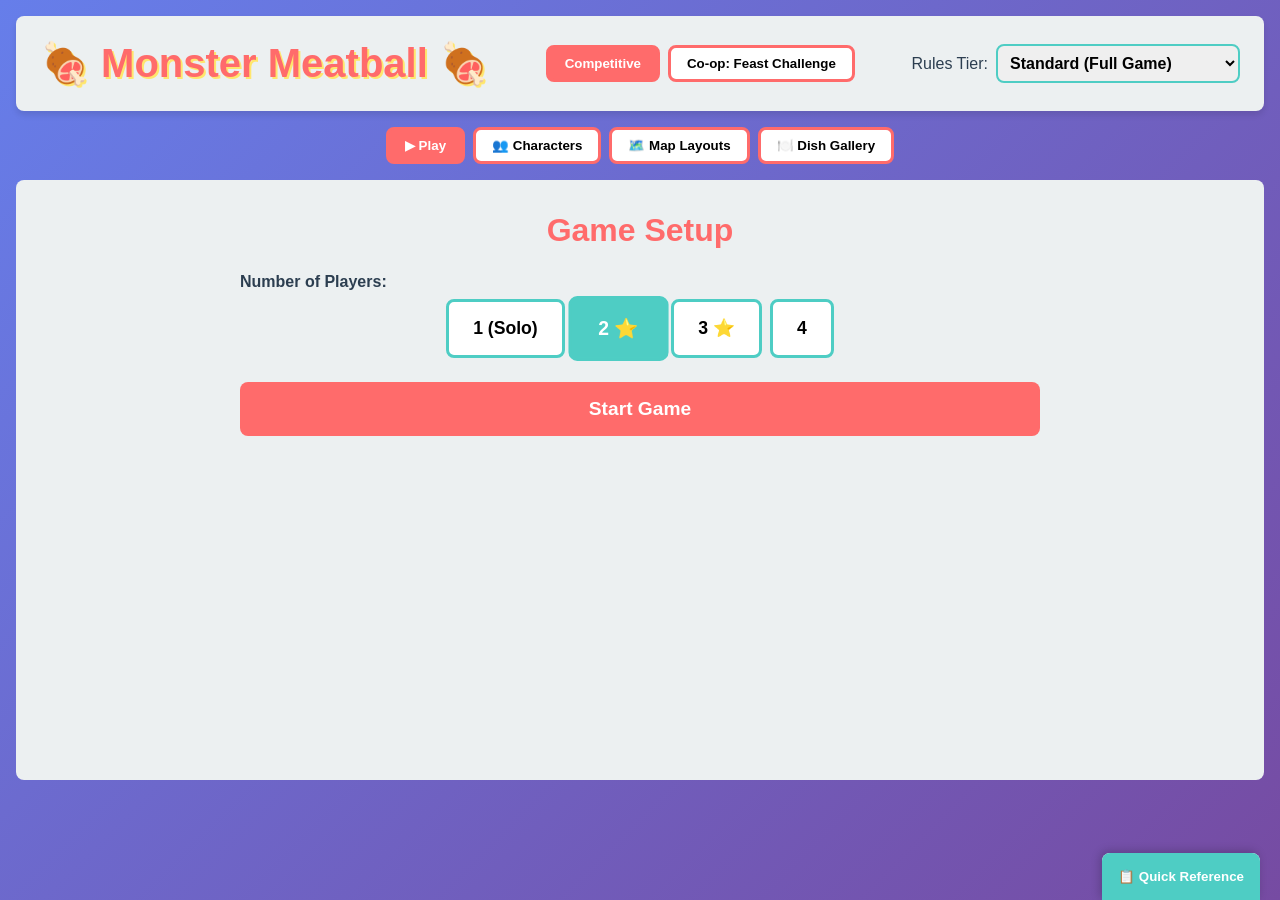
==== commit be91cd43: "version 0.2" ====
--- a/index.html
+++ b/index.html
@@ -819,6 +819,48 @@
 .token-chip .token-name {
     font-size: 0.65em;
     opacity: 0.8;
+}
+
+/* Captured Monsters (pre-extraction, temporary) vs Companions (Tamed,
+   permanent) — SESSION 7: strengthened visual distinction per explicit
+   request that these must never look "mixed together." Captured uses an
+   amber/pending color scheme (awaiting processing); Companions uses the
+   existing teal/permanent scheme. Section containers also get a distinct
+   background tint so the difference reads at a glance, not just from text. */
+.inventory-section.captured-section {
+    background: #fffbea;
+    border-left: 4px solid #f0ad4e;
+    padding: var(--space-sm);
+    border-radius: 6px;
+}
+
+.inventory-section.companion-section {
+    background: #eafaf8;
+    border-left: 4px solid var(--secondary-color);
+    padding: var(--space-sm);
+    border-radius: 6px;
+}
+
+.captured-chip {
+    display: flex;
+    justify-content: space-between;
+    align-items: center;
+    background: #fff3cd;
+    border: 2px solid #f0ad4e;
+    padding: 6px 10px;
+    border-radius: 6px;
+    margin-bottom: 6px;
+    font-size: 0.85em;
+}
+
+.captured-chip .chip-label::before {
+    content: "⏳ ";
+}
+
+.captured-chip .kill-state-tag {
+    font-size: 0.8em;
+    opacity: 0.75;
+    font-style: italic;
 }
 
 /* Companion Display (Tamed monsters — permanent, never re-extracted) */
@@ -1278,8 +1320,8 @@
                     <!-- Current Player Inventory -->
                     <div class="player-inventory">
                         <h3>📦 Your Inventory</h3>
-                        <div class="inventory-section">
-                            <h4>Captured Monsters <small>(not yet extracted)</small></h4>
+                        <div class="inventory-section captured-section">
+                            <h4>⏳ Captured Monsters <small>(awaiting extraction — NOT companions)</small></h4>
                             <div id="captured-monsters" class="monster-list">
                                 <!-- Dynamically populated -->
                             </div>
@@ -1290,8 +1332,9 @@
                                 <!-- Dynamically populated: token-chip per type held -->
                             </div>
                         </div>
-                        <div class="inventory-section">
-                            <h4>🤝 Companions <small>(Tamed — permanent)</small></h4>
+                        <hr style="border:none; border-top:2px dashed #ccc; margin: var(--space-md) 0;">
+                        <div class="inventory-section companion-section">
+                            <h4>🤝 Companions <small>(Tamed — permanent, max 3)</small></h4>
                             <div id="companion-list" class="companion-list">
                                 <!-- Dynamically populated -->
                             </div>
@@ -1596,7 +1639,7 @@
                 right: { type: 'Fiery Seasoning', value: 1 },
                 bottom: { type: 'Fiery Seasoning', value: 1, condition: 'Dark Hour' }
             },
-            companionBonus: '+1 max Stamina for the rest of the game.'
+            companionBonus: { text: '+1 max Stamina for the rest of the game.', type: 'PASSIVE', effectKey: 'maxStaminaBonus', wired: true }
         },
         {
             id: 'grumble_boar', name: 'Grumble Boar', tier: 1, hp: 2, atk: 1,
@@ -1606,7 +1649,7 @@
                 right: { type: 'Herbal Seasoning', value: 1 },
                 bottom: { type: 'Red Meat', value: 1, condition: 'Clean Kill' }
             },
-            companionBonus: 'Once per round, may Rest as a free action (0 AP).'
+            companionBonus: { text: 'Once per round, may Rest as a free action (0 AP).', type: 'ACTIVE_ONCE_PER_ROUND', effectKey: 'freeRest', wired: true }
         },
         {
             id: 'tide_eel', name: 'Tide Eel', tier: 1, hp: 1, atk: 1,
@@ -1616,7 +1659,7 @@
                 right: { type: 'Mineral Seasoning', value: 1 },
                 bottom: { type: 'Sea Meat', value: 1, condition: 'Extracted at Butcher' }
             },
-            companionBonus: 'Ignore spoilage once per round for the rest of the game.'
+            companionBonus: { text: 'Once per round, may grant yourself one Spoilage-immunity charge.', type: 'ACTIVE_ONCE_PER_ROUND', effectKey: 'grantSpoilageCharge', wired: true }
         },
         {
             id: 'moss_stag', name: 'Moss Stag', tier: 1, hp: 1, atk: 1,
@@ -1626,7 +1669,7 @@
                 right: { type: 'Herbal Seasoning', value: 1 },
                 bottom: { type: 'Herbal Seasoning', value: 1, condition: 'Clean Kill' }
             },
-            companionBonus: '+1 AP on any turn you also Rest.'
+            companionBonus: { text: '+1 AP on any turn you also Rest.', type: 'PASSIVE', effectKey: 'apBonusOnRest', wired: false }
         },
         {
             id: 'ember_crab', name: 'Ember Crab', tier: 1, hp: 2, atk: 1,
@@ -1636,7 +1679,7 @@
                 right: { type: 'Mineral Seasoning', value: 1 },
                 bottom: { type: 'Red Meat', value: 1, condition: 'Brutal Kill' }
             },
-            companionBonus: 'Your Brutal kills only check spoilage once (not twice) for the rest of the game.'
+            companionBonus: { text: 'Your Desperate extractions only check Spoilage once (not twice) for the rest of the game.', type: 'PASSIVE', effectKey: 'desperateSingleCheck', wired: true }
         },
         {
             id: 'bristle_yak', name: 'Bristle Yak', tier: 1, hp: 2, atk: 1,
@@ -1646,7 +1689,7 @@
                 right: { type: 'Fiery Seasoning', value: 1 },
                 bottom: { type: 'White Meat', value: 1, condition: 'Rushed Kill' }
             },
-            companionBonus: 'Rest recovers +2 Stamina instead of +1, for the rest of the game.'
+            companionBonus: { text: 'Rest recovers +2 Stamina instead of +1, for the rest of the game.', type: 'PASSIVE', effectKey: 'enhancedRest', wired: true }
         },
         {
             id: 'candy_slime', name: 'Candy Slime', tier: 1, hp: 1, atk: 1,
@@ -1656,7 +1699,7 @@
                 right: { type: 'Mystic Seasoning', value: 1 },
                 bottom: { type: 'Sweet Aroma', value: 1, condition: 'Tamed' }
             },
-            companionBonus: 'Gain 1 Reroll Token immediately when Tamed.'
+            companionBonus: { text: 'Gain 1 Reroll Token immediately when Tamed.', type: 'IMMEDIATE', effectKey: 'grantRerollToken', wired: true }
         },
 
         // --- TIER II (Round 2, HP 2-3, ATK 1-2) ---
@@ -1668,7 +1711,7 @@
                 right: { type: 'Mystic Seasoning', value: 2 },
                 bottom: { type: 'Mystic Seasoning', value: 1, condition: 'Rushed Kill' }
             },
-            companionBonus: '+1 Reroll Token immediately.'
+            companionBonus: { text: '+1 Reroll Token immediately.', type: 'IMMEDIATE', effectKey: 'grantRerollToken', wired: true }
         },
         {
             id: 'rock_golem', name: 'Rock Golem', tier: 2, hp: 3, atk: 2,
@@ -1678,7 +1721,7 @@
                 right: { type: 'Mineral Seasoning', value: 2 },
                 bottom: { type: 'Mineral Seasoning', value: 1, condition: 'Extracted at Seasoning Mill' }
             },
-            companionBonus: '+1 max AP on turns you do not Hunt.'
+            companionBonus: { text: '+1 max AP on turns you do not Hunt.', type: 'PASSIVE', effectKey: 'apBonusOnNoHunt', wired: false }
         },
         {
             id: 'river_leviathan', name: 'River Leviathan', tier: 2, hp: 3, atk: 2,
@@ -1688,7 +1731,7 @@
                 right: { type: 'Mystic Seasoning', value: 1 },
                 bottom: { type: 'Sea Meat', value: 1, condition: 'Net used' }
             },
-            companionBonus: 'Once per round, treat a Rushed kill as Clean.'
+            companionBonus: { text: 'Once per round, treat a Bold kill as Careful-tier access.', type: 'ACTIVE_ONCE_PER_ROUND', effectKey: 'nextBoldAsCareful', wired: false }
         },
         {
             id: 'pearl_manta', name: 'Pearl Manta', tier: 2, hp: 2, atk: 1,
@@ -1698,7 +1741,7 @@
                 right: { type: 'Mineral Seasoning', value: 1 },
                 bottom: { type: 'Sweet Aroma', value: 1, condition: 'Tamed' }
             },
-            companionBonus: 'Immune to the Ember≠Bloom spoilage pair only, for the rest of the game.'
+            companionBonus: { text: 'Immune to the Ember≠Bloom spoilage pair only, for the rest of the game.', type: 'PASSIVE', effectKey: 'emberBloomImmune', wired: true }
         },
         {
             id: 'mirror_kitsune', name: 'Mirror Kitsune', tier: 2, hp: 3, atk: 2,
@@ -1708,7 +1751,7 @@
                 right: { type: 'Mystic Seasoning', value: 2 },
                 bottom: { type: 'Exotic Meat', value: 1, condition: 'Clean Kill' }
             },
-            companionBonus: 'Once per game, copy another player\'s completed Signature dish at half score (rounded down).'
+            companionBonus: { text: 'Once per game, copy another player\'s completed Signature dish at half score (rounded down).', type: 'ACTIVE_ONCE_PER_GAME', effectKey: 'copyDish', wired: false }
         },
         {
             id: 'spore_shambler', name: 'Spore Shambler', tier: 2, hp: 2, atk: 1,
@@ -1718,7 +1761,7 @@
                 right: { type: 'Herbal Seasoning', value: 2 },
                 bottom: { type: 'Herbal Seasoning', value: 1, condition: 'Careful Kill' }
             },
-            companionBonus: 'Wildcard dishes score +1 for the rest of the game.'
+            companionBonus: { text: 'Wildcard dishes score +1 for the rest of the game.', type: 'PASSIVE', effectKey: 'wildcardBonus', wired: false }
         },
         {
             id: 'frost_owlbear', name: 'Frost Owlbear', tier: 2, hp: 3, atk: 2,
@@ -1728,7 +1771,7 @@
                 right: { type: 'Mineral Seasoning', value: 1 },
                 bottom: { type: 'White Meat', value: 1, condition: 'Brutal Kill' }
             },
-            companionBonus: 'Once per round, Move for free (0 AP).'
+            companionBonus: { text: 'Once per round, Move for free (0 AP).', type: 'ACTIVE_ONCE_PER_ROUND', effectKey: 'freeMove', wired: true }
         },
         {
             id: 'thorn_basilisk', name: 'Thorn Basilisk', tier: 2, hp: 3, atk: 2,
@@ -1738,7 +1781,7 @@
                 right: { type: 'Herbal Seasoning', value: 1 },
                 bottom: { type: 'Exotic Meat', value: 1, condition: 'Extracted at Butcher' }
             },
-            companionBonus: 'Your Underdog Bonus (if active) grants +2 instead of +1.'
+            companionBonus: { text: 'Your Underdog Bonus (if active) grants +2 instead of +1.', type: 'PASSIVE', effectKey: 'enhancedUnderdog', wired: false }
         },
         {
             id: 'pepper_harpy', name: 'Pepper Harpy', tier: 2, hp: 2, atk: 2,
@@ -1748,7 +1791,7 @@
                 right: { type: 'Fiery Seasoning', value: 1 },
                 bottom: { type: 'Fiery Seasoning', value: 1, condition: 'Rushed Kill' }
             },
-            companionBonus: 'Explore actions reveal the tile type before you commit AP (free peek).'
+            companionBonus: { text: 'Explore actions reveal the tile type before you commit AP (free peek).', type: 'PASSIVE', effectKey: 'freePeek', wired: false }
         },
 
         // --- TIER III (Round 3, HP 3-4, ATK 2-3) ---
@@ -1760,7 +1803,7 @@
                 right: { type: 'Fiery Seasoning', value: 2 },
                 bottom: { type: 'Fiery Seasoning', value: 2, condition: 'Dark Hour' }
             },
-            companionBonus: 'All your Ember-Family dishes score +1 for the rest of the game.'
+            companionBonus: { text: 'Immediately gain 2 Reroll Tokens.', type: 'IMMEDIATE', effectKey: 'grantRerollTokens2', wired: true }
         },
         {
             id: 'abyss_angler', name: 'Abyss Angler', tier: 3, hp: 3, atk: 2,
@@ -1770,7 +1813,7 @@
                 right: { type: 'Mystic Seasoning', value: 2 },
                 bottom: { type: 'Sea Meat', value: 1, condition: 'Desperate Posture' }
             },
-            companionBonus: 'Once per round, ignore a Fog card effect entirely.'
+            companionBonus: { text: 'Immediately clears Dark Hour and Miasma for the rest of this round.', type: 'IMMEDIATE', effectKey: 'clearFogEffects', wired: true }
         },
         {
             id: 'iron_tortoise', name: 'Iron Tortoise', tier: 3, hp: 4, atk: 2,
@@ -1780,7 +1823,7 @@
                 right: { type: 'Mineral Seasoning', value: 2 },
                 bottom: { type: 'Mineral Seasoning', value: 1, condition: 'Careful Kill' }
             },
-            companionBonus: 'Failed Hunts cost you 1 less Stamina (min 0) for the rest of the game.'
+            companionBonus: { text: 'Immediately restore your Stamina to maximum.', type: 'IMMEDIATE', effectKey: 'fullStaminaRestore', wired: true }
         },
         {
             id: 'cinder_phoenix', name: 'Cinder Phoenix', tier: 3, hp: 4, atk: 3,
@@ -1790,7 +1833,7 @@
                 right: { type: 'Fiery Seasoning', value: 2 },
                 bottom: { type: 'Fiery Seasoning', value: 2, condition: 'Brutal Kill' }
             },
-            companionBonus: 'Once per game, fully restore your Stamina as a free action.'
+            companionBonus: { text: 'Immediately gain +1 to your maximum Companion slots for the rest of the game.', type: 'IMMEDIATE', effectKey: 'expandCompanionCap', wired: true }
         }
     ],
 
@@ -2105,32 +2148,70 @@
             effect: 'Draw 2 monsters, choose 1. Forced Brutal kill. Any edge including Bottom. Check spoilage twice.' }
     ],
 
-    // Location counts per round grid (must sum to grid tile total)
+    // Location counts per round grid — SESSION 6: bumped up one size step
+    // (4x4/5x5/6x6 instead of 3x3/4x4/5x5), motivated by the simulation
+    // finding that turns-per-player collapses badly at higher player counts
+    // on small maps. Also gives Aromaist/Seasoning Mill a 2nd copy at
+    // Round 3 (previously stuck at 1 forever, a bottleneck rather than
+    // tension once maps this size), and phases utility tiles in from
+    // Round 1 instead of Round 2.
     locationCounts: {
-        1: { // 3x3 = 9 tiles
-            ruin: 4, butcher: 1, aromaist: 1, seasoning: 1, strange: 2
-        },
-        2: { // 4x4 = 16 tiles
-            ruin: 6, butcher: 2, aromaist: 1, seasoning: 1, strange: 3,
-            merchant: 1, well: 1, watchtower: 1
-        },
-        3: { // 5x5 = 25 tiles
-            ruin: 9, butcher: 2, aromaist: 1, seasoning: 1, strange: 5,
-            merchant: 2, well: 1, watchtower: 1, kitchen: 1, shrine: 1, crucible: 1
+        1: { // 4x4 = 16 tiles
+            ruin: 7, butcher: 1, aromaist: 1, seasoning: 1, strange: 4,
+            merchant: 1, well: 1
+        },
+        2: { // 5x5 = 25 tiles
+            ruin: 10, butcher: 2, aromaist: 1, seasoning: 1, strange: 5,
+            merchant: 2, well: 1, watchtower: 1, kitchen: 1, shrine: 1
+        },
+        3: { // 6x6 = 36 tiles
+            ruin: 15, butcher: 2, aromaist: 2, seasoning: 2, strange: 6,
+            merchant: 2, well: 2, watchtower: 2, kitchen: 1, shrine: 1, crucible: 1
         }
     },
 
     // ================================================================
-    // MAP LAYOUTS — fixed positional templates, not just counts.
-    // Counts alone would let a bad shuffle cluster all shops in one
-    // corner, undermining the "shop scarcity forces route planning"
-    // design goal. Positions are pre-set; only WHICH monster/fog card
-    // sits under Ruin/Strange tiles is randomized at setup.
-    // Grid coordinates are [row][col], 0-indexed, row 0 = top.
-    // Players start at corners; corners are always Ruins (guaranteed
-    // early action, no dead first turn).
+    // RANDOM MAP GENERATION — SESSION 6: replaces the old fixed
+    // mapLayouts templates. Maps are randomized each game; only the 4
+    // corners are guaranteed Ruins (every player gets an immediate first
+    // action). Everything else is shuffled from the counts above.
     // ================================================================
-    mapLayouts: {
+    generateRandomLayout(round) {
+        const counts = { ...this.locationCounts[round] };
+        const size = this.constants.ROUND_GRIDS[round].size;
+        const totalTiles = size * size;
+
+        // Reserve the 4 corners as Ruin, remove them from the shuffle pool
+        counts.ruin -= 4;
+
+        const pool = [];
+        Object.entries(counts).forEach(([type, count]) => {
+            for (let i = 0; i < count; i++) pool.push(type);
+        });
+
+        // Fisher-Yates shuffle
+        for (let i = pool.length - 1; i > 0; i--) {
+            const j = Math.floor(Math.random() * (i + 1));
+            [pool[i], pool[j]] = [pool[j], pool[i]];
+        }
+
+        const grid = [];
+        let poolIndex = 0;
+        for (let r = 0; r < size; r++) {
+            const row = [];
+            for (let c = 0; c < size; c++) {
+                const isCorner = (r === 0 || r === size - 1) && (c === 0 || c === size - 1);
+                row.push(isCorner ? 'ruin' : pool[poolIndex++]);
+            }
+            grid.push(row);
+        }
+        return grid;
+    },
+
+    // Old fixed mapLayouts templates — DEPRECATED, superseded by
+    // generateRandomLayout() above. Kept only for historical reference;
+    // no code reads this anymore.
+    _mapLayoutsLegacy_UNUSED: {
         1: { // 3x3 — Round 1, Basic tier, always Clean
             grid: [
                 ['ruin',     'strange',  'ruin'],
@@ -2214,8 +2295,9 @@
         {
             id: 'trap', name: 'Trap',
             cost: { 'Any Aroma': 1, 'Any Seasoning': 1 },
-            effect: 'Clean if monster was facedown',
+            effect: 'Careful if monster was facedown',
             staminaInteraction: 'Hunting a facedown (freshly revealed) monster with a Trap equipped costs 0 Stamina entirely — the trap does the work, not you.',
+            tameBonus: 2, // SESSION 10: +2 effective ATK specifically for Tame attempts — a net/trap is the archetypal live-capture tool, thematically the natural fit
             flavorText: '"Why fight the monster when you can convince it to defeat itself?" — Trapper Tim'
         }
     ],
@@ -2228,10 +2310,10 @@
         EXOTIC_SPOILAGE: 'Exotic Meat spoils at round end if unused',
 
         KILL_STATES: {
-            CLEAN:   { icon: '🗡️',  name: 'Clean',   effect: 'Any normal edge', staminaCost: 1 },
-            RUSHED:  { icon: '🗡️~', name: 'Rushed',  effect: 'Lowest edge only', staminaCost: 0, staminaRefund: 1 },
-            BRUTAL:  { icon: '🛠️',  name: 'Brutal',  effect: 'Any + bonus edge, check spoilage 2x', staminaCost: 1 },
-            TAMED:   { icon: '🤝',  name: 'Tamed',   effect: 'Guaranteed lowest edge, monster becomes permanent Companion, never spoils', staminaCost: 1 }
+            CAREFUL:  { icon: '🗡️',  name: 'Careful',  effect: 'Locked to lowest edge only', staminaCost: 1 },
+            BOLD:     { icon: '🗡️~', name: 'Bold',     effect: 'Normal edge at whichever shop you extract at', staminaCost: 0, staminaRefund: 1 },
+            DESPERATE:{ icon: '🛠️',  name: 'Desperate',effect: 'Normal edge or Bottom bonus, check spoilage 2x', staminaCost: 1 },
+            TAMED:    { icon: '🤝',  name: 'Tamed',    effect: 'Guaranteed lowest edge, monster becomes permanent Companion, never spoils', staminaCost: 1 }
         },
 
         INGREDIENT_TYPES: {
@@ -2243,10 +2325,43 @@
         // Ingredient tokens: shared supply, ~8 copies of each of the 12 types
         TOKEN_SUPPLY_PER_TYPE: 8,
 
+        // SESSION 7: Companion Type System
+        // - Cap: at most 3 PERMANENT Companions per hero at once.
+        // - Type/conflict: a Companion's "type" is the dominant Flavor
+        //   Family among its monster's top/left/right edges (majority
+        //   vote — verified no monster produces a 3-way tie). A hero
+        //   cannot hold two Companions whose Families conflict (same
+        //   pairs as Spoilage: Ember≠Bloom, Tide≠Verdant, Bloom≠Tide).
+        // - Behavior split by monster tier:
+        //     Tier I/II  -> PASSIVE: permanent, occupies one of the 3
+        //                   slots, subject to the Family-conflict rule.
+        //     Tier III   -> ONE_SHOT: grants its bonus once immediately,
+        //                   then the monster DEPARTS (never occupies a
+        //                   slot, never subject to the conflict rule,
+        //                   since it doesn't stick around to conflict
+        //                   with anything). Recorded in a separate
+        //                   history list for ending/scoring purposes.
+        MAX_COMPANIONS: 3,
+
+        // SESSION 8: the actual per-Ruin hunt cap, moved from bot-simulation-only
+        // enforcement (simulate.js) into the real engine, where it always should
+        // have lived. Without this, a player can camp a single Ruin indefinitely.
+        RUIN_HUNT_CAP: 3,
+
+        // SESSION 10: Taming requires a HIGHER ATK threshold than killing —
+        // subduing a monster alive is harder than simply defeating it.
+        // Without tool help, this is severe: base ATK values are 3/2/1/2
+        // across the 4 characters, and the weakest monster is HP 1, so
+        // only Butcher Bob (ATK 3) can Tame anything at all unassisted
+        // (and only the 3 weakest Tier I monsters). Everyone else needs
+        // the Trap tool's tameBonus (see tools array) or a future
+        // equivalent to ever Tame anything.
+        TAME_ATK_BUFFER: 2,
+
         ROUND_GRIDS: {
-            1: { size: 3, tiles: 9,  killStates: false, staminaActive: false, apPool: 2 },
-            2: { size: 4, tiles: 16, killStates: true,  staminaActive: true,  apPool: 3 },
-            3: { size: 5, tiles: 25, killStates: true,  staminaActive: true,  apPool: 3 }
+            1: { size: 4, tiles: 16, killStates: false, staminaActive: false, apPool: 2 },
+            2: { size: 5, tiles: 25, killStates: true,  staminaActive: true,  apPool: 3 },
+            3: { size: 6, tiles: 36, killStates: true,  staminaActive: true,  apPool: 3 }
         },
 
         STAMINA: {
@@ -2338,6 +2453,30 @@
 // ---------------------------------------------------------------------
 // Spoilage Check — uses the same Family model as Harmony
 // ---------------------------------------------------------------------
+// ---------------------------------------------------------------------
+// Companion Family — dominant Family among a monster's top/left/right
+// edges (majority vote). Used for the Companion conflict rule (Session 7).
+// Verified via a one-time check that no monster among the current 20
+// produces a 3-way tie across 3 different Families; ties are still
+// handled defensively by falling back to the top edge's Family.
+// ---------------------------------------------------------------------
+function getCompanionFamily(monster) {
+    const familyOf = (ingredientName) => {
+        for (const [key, fam] of Object.entries(GAME_DATA.families)) {
+            if (fam.meat === ingredientName || fam.aroma === ingredientName || fam.seasoning === ingredientName) {
+                return key;
+            }
+        }
+        return null;
+    };
+    const fams = ['top', 'left', 'right'].map(k => familyOf(monster.edges[k].type));
+    const counts = {};
+    fams.forEach(f => { if (f) counts[f] = (counts[f] || 0) + 1; });
+    const maxCount = Math.max(...Object.values(counts));
+    const winners = Object.keys(counts).filter(k => counts[k] === maxCount);
+    return winners.length === 1 ? winners[0] : fams[0]; // defensive tiebreak, not expected to trigger
+}
+
 function checkSpoilage(inventoryIngredientNames) {
     const familyOf = (ingredientName) => {
         for (const [key, fam] of Object.entries(GAME_DATA.families)) {
@@ -2363,18 +2502,25 @@
 // character: character object from GAME_DATA.characters (with any equipment/tool ATK bonus pre-added into playerAtk)
 // monster: monster object from GAME_DATA.monsters
 // currentStamina: player's current Stamina before this Hunt
-// killStateChosen: 'CLEAN' | 'RUSHED' | 'BRUTAL' | 'TAMED'
+// killStateChosen: 'CAREFUL' | 'BOLD' | 'DESPERATE' | 'TAMED'
 // round: 1, 2, or 3 (Round 1 ignores Stamina entirely per Basic tier rule)
 function resolveHunt(character, playerAtk, monster, currentStamina, killStateChosen, round) {
-    const success = playerAtk >= monster.hp;
+    // SESSION 10: Taming requires ATK >= HP + buffer (harder than a normal
+    // kill, which only needs ATK >= HP) — subduing something alive is a
+    // higher bar than defeating it. Round 1 never offers Tame at all
+    // (Basic tier is always Careful), so this only matters Round 2+.
+    const requiredAtk = killStateChosen === 'TAMED'
+        ? monster.hp + GAME_DATA.constants.TAME_ATK_BUFFER
+        : monster.hp;
+    const success = playerAtk >= requiredAtk;
 
     if (round === 1) {
-        // Basic tier: always Clean, no Stamina interaction at all
+        // Basic tier: always Careful, no Stamina interaction at all
         return {
             success,
             staminaAfter: currentStamina,
-            killState: success ? 'CLEAN' : null,
-            note: 'Round 1: Stamina inactive, always Clean on success.'
+            killState: success ? 'CAREFUL' : null,
+            note: 'Round 1: Stamina inactive, always Careful on success.'
         };
     }
 
@@ -2394,13 +2540,13 @@
     staminaDelta -= (ks.staminaCost || 0);
     staminaDelta += (ks.staminaRefund || 0);
 
-    // Butcher Bob: Brutal free, Clean/Careful +1 extra cost
+    // Butcher Bob: Desperate free, Careful +1 extra cost
     if (character.id === 'butcher_bob') {
-        if (killStateChosen === 'BRUTAL') staminaDelta += 1; // refunds the 1 it would have cost
-        if (killStateChosen === 'CLEAN') staminaDelta -= 1;  // extra cost
-    }
-
-    // Trapper Tim: facedown-immediate hunts ignore Stamina cost for Clean
+        if (killStateChosen === 'DESPERATE') staminaDelta += 1; // refunds the 1 it would have cost
+        if (killStateChosen === 'CAREFUL') staminaDelta -= 1;  // extra cost
+    }
+
+    // Trapper Tim: facedown-immediate hunts ignore Stamina cost for Careful
     // (engine-level check for "facedown immediate" happens outside this function;
     //  this stub assumes caller passes a flag if applicable — left as an extension point)
 
@@ -2416,7 +2562,7 @@
 
 // Export for use in other files
 if (typeof module !== 'undefined' && module.exports) {
-    module.exports = { GAME_DATA, resolveDishScore, checkSpoilage, resolveHunt };
+    module.exports = { GAME_DATA, resolveDishScore, checkSpoilage, resolveHunt, getCompanionFamily };
 }
 
 
@@ -2427,21 +2573,17 @@
 // checkSpoilage from game-data.js.
 //
 // In the browser, game-data.js is loaded first via a separate <script src>
-// tag (or, in the bundled standalone build, concatenated earlier in the
-// same <script> block), so GAME_DATA etc. are already in the shared global
-// scope by the time this file runs — no import needed there.
-// In Node (for testing), we fall back to require(). This MUST use property
-// assignment on the Node `global` object rather than `var`/`let`/`const`
-// declarations — declaring `var GAME_DATA` here would collide with the
-// `const GAME_DATA` from game-data.js at PARSE TIME (a SyntaxError,
-// unconditionally, regardless of whether this branch ever executes) in any
-// context where both files share one scope, such as this bundled build.
+// tag, so GAME_DATA etc. are already in the shared global scope by the
+// time this file runs — no import needed there.
+// In Node (for testing), we fall back to require() since these are
+// separate CommonJS modules with no shared global by default.
 if (typeof window === 'undefined' && typeof GAME_DATA === 'undefined') {
     const _gd = require('./game-data.js');
     global.GAME_DATA = _gd.GAME_DATA;
     global.resolveDishScore = _gd.resolveDishScore;
     global.checkSpoilage = _gd.checkSpoilage;
     global.resolveHunt = _gd.resolveHunt;
+    global.getCompanionFamily = _gd.getCompanionFamily;
 }
 //
 // SCOPE: Core loop (Explore/Move/Hunt/Tame/Extract/Rest/CompleteDish/EndTurn)
@@ -2467,6 +2609,7 @@
 
         this._setupRoundGrid(this.round);
         this._buildMonsterDeck(this.round);
+        this._buildFogDeck();
 
         // Starting corner tiles must be revealed immediately — a player
         // standing on a tile obviously knows what type it is, even before
@@ -2484,8 +2627,18 @@
     // Setup helpers
     // ----------------------------------------------------------------
     _createPlayer(cfg, index) {
-        const character = GAME_DATA.characters.find(c => c.id === cfg.characterId);
-        if (!character) throw new Error(`Unknown character: ${cfg.characterId}`);
+        const characterTemplate = GAME_DATA.characters.find(c => c.id === cfg.characterId);
+        if (!characterTemplate) throw new Error(`Unknown character: ${cfg.characterId}`);
+        // SESSION 10: clone per-player, rather than sharing a direct reference
+        // to GAME_DATA.characters. Found via a real test failure: since JS
+        // object references are shared, one player mutating e.g.
+        // player.character.baseAttack (a pattern used throughout the test
+        // suite to isolate combat math from other logic) would silently
+        // leak into every OTHER player/engine using the same character,
+        // including in entirely separate test cases run later in the same
+        // process. Cloning here closes that off at the root rather than
+        // requiring every test site to remember to restore its mutation.
+        const character = { ...characterTemplate, startingResource: { ...characterTemplate.startingResource } };
 
         const baseRerolls = 2;
         const bonusRerolls = character.startingResource?.type === 'reroll_token'
@@ -2507,24 +2660,33 @@
             ap: 0,
             apMax: GAME_DATA.constants.ROUND_GRIDS[1].apPool,
             position: corners[index % 4],
+            roundStartPosition: { ...corners[index % 4] },
             capturedMonsters: [],   // [{instanceId, monsterId, killState}]
             ingredientTokens: {},   // { 'Red Meat': 2, ... }
-            companions: [],         // [monsterId, ...]
+            companions: [],         // [monsterId, ...] — PERMANENT (Tier I/II) only, max 3
+            departedCompanions: [], // [monsterId, ...] — ONE_SHOT (Tier III), history only, no ongoing slot
+            spoilageImmunityCharges: 0, // SESSION 8: from Hidden Opportunity Fog card
+            crucibleUsedThisRound: false, // SESSION 9: prevents one player draining the shared deck
+            maxCompanionsBonus: 0, // SESSION 9: Cinder Phoenix can permanently expand this
+            companionAbilityUsedThisRound: {}, // SESSION 9: {monsterId: true} for ACTIVE_ONCE_PER_ROUND abilities
+            freeMoveAvailable: false, // SESSION 9: set by Frost Owlbear's ability, consumed by the next move()
             killLog: { CAREFUL: 0, BOLD: 0, DESPERATE: 0, TAMED: 0 },
             gourmetPoints: 0,
             rerollTokens: baseRerolls + bonusRerolls,
             signaturePowerUsed: false,
             hankFreeHuntUsedThisRound: false,
-            fogFaceUpPending: false // Tessa's constraint flag
+            fogFaceUpPending: false, // Tessa's constraint flag
+            reachedBorderThisRound: false, // SESSION 6: new round-end condition
+            actionsThisTurn: {} // SESSION 6: same action max 2x per turn (see _checkActionCap)
         };
     }
 
     _setupRoundGrid(round) {
-        const layout = GAME_DATA.mapLayouts[round];
-        this.grid = layout.grid.map(row =>
+        const grid2d = GAME_DATA.generateRandomLayout(round);
+        this.grid = grid2d.map(row =>
             row.map(type => ({ type, revealed: false, contents: null }))
         );
-        this.gridSize = layout.grid.length;
+        this.gridSize = grid2d.length;
     }
 
     _buildMonsterDeck(round) {
@@ -2535,6 +2697,23 @@
 
         this.monsterDeck = this._shuffle([...pool]);
         this._monsterInstanceCounter = 0;
+    }
+
+    /**
+     * SESSION 8: builds the 12-card Fog deck (weighted per GAME_DATA.fogCards'
+     * declared counts: Dark Hour x2, Miasma x2, Migration x2, Hidden
+     * Opportunity x1, Collapsed Path x2, False Calm x3), shuffled fresh
+     * each round. Previously this deck was fully designed in data but never
+     * actually built or drawn from anywhere in the engine.
+     */
+    _buildFogDeck() {
+        const pool = [];
+        GAME_DATA.fogCards.forEach(card => {
+            for (let i = 0; i < card.count; i++) pool.push(card.id);
+        });
+        this.fogDeck = this._shuffle(pool);
+        this.blockedTiles = new Set(); // Collapsed Path effect targets, reset each round
+        this.miasmaActive = false;
     }
 
     _shuffle(arr) {
@@ -2572,6 +2751,9 @@
         if (player.ap <= 0) return this._fail('No AP remaining.');
         if (!this._inBounds(row, col)) return this._fail('Out of bounds.');
         if (!this._isAdjacent(player.position, { row, col })) return this._fail('Tile is not adjacent to you.');
+        if (this.blockedTiles && this.blockedTiles.has(`${row},${col}`)) {
+            return this._fail('This tile is blocked by a Collapsed Path this round.');
+        }
 
         const tile = this.grid[row][col];
         if (tile.revealed) return this._fail('Tile already revealed.');
@@ -2585,7 +2767,8 @@
     /** Move: relocate to an adjacent, already-revealed tile. */
     move(row, col) {
         const player = this.getCurrentPlayer();
-        if (player.ap <= 0) return this._fail('No AP remaining.');
+        const usingFreeMove = player.freeMoveAvailable;
+        if (player.ap <= 0 && !usingFreeMove) return this._fail('No AP remaining.');
         if (!this._inBounds(row, col)) return this._fail('Out of bounds.');
         if (!this._isAdjacent(player.position, { row, col })) return this._fail('Tile is not adjacent to you.');
 
@@ -2593,9 +2776,54 @@
         if (!tile.revealed) return this._fail('Cannot move to an unrevealed tile.');
 
         player.position = { row, col };
-        player.ap -= 1;
+        if (usingFreeMove) {
+            player.freeMoveAvailable = false; // consumed, SESSION 9: Frost Owlbear's ability
+        } else {
+            player.ap -= 1;
+        }
+
+        // SESSION 6: new round-end condition. Only triggers via an actual
+        // SESSION 6 FIX (found via simulation): "reach any border tile" alone is
+        // trivially satisfied on a player's very FIRST move, always — a corner's
+        // orthogonal neighbors are themselves always border tiles too, and border
+        // tiles make up 56-75% of these grid sizes. That completely defeats the
+        // purpose (scaling round length with real travel), so this now also
+        // requires the border tile be at least half the grid size away (Manhattan
+        // distance) from where the player started this round — forcing genuine
+        // cross-map travel, not a single step off their own starting corner.
+        let reachedBorder = false;
+        const minDistance = Math.ceil(this.gridSize / 2);
+        const distFromStart = Math.abs(row - player.roundStartPosition.row) + Math.abs(col - player.roundStartPosition.col);
+        if (this._isBorderTile(row, col) && distFromStart >= minDistance && !player.reachedBorderThisRound) {
+            player.reachedBorderThisRound = true;
+            reachedBorder = true;
+            this._logEvent(`${player.name} reached a far border tile at (${row},${col}) (distance ${distFromStart} from start) — ready for round end.`);
+        }
+
         this._logEvent(`${player.name} moved to (${row},${col}).`);
-        return { success: true };
+        return { success: true, reachedBorder };
+    }
+
+    _isBorderTile(row, col) {
+        return row === 0 || row === this.gridSize - 1 || col === 0 || col === this.gridSize - 1;
+    }
+
+    /**
+     * SESSION 6: replaces the old "every tile revealed" round-end check,
+     * which didn't scale with player count (proven by simulation: 53
+     * turns/player solo vs 6.7 turns/player at 4-player, because more
+     * simultaneous explorers empty the SHARED map much faster). This
+     * version scales on individual travel distance instead — a player's
+     * own journey to a far border tile doesn't get shorter just because
+     * other players are also exploring.
+     * Round ends when EVERY player has reached a border tile at least
+     * half the grid's width away from their own starting corner (they may
+     * keep playing normally after reaching it — this only gates round-end,
+     * it doesn't stop their turns), OR the monster deck is exhausted.
+     */
+    isRoundOver() {
+        const allReachedBorder = this.players.every(p => p.reachedBorderThisRound);
+        return allReachedBorder || this.monsterDeck.length === 0;
     }
 
     /** Rest: +1 Stamina, costs 1 AP. */
@@ -2604,7 +2832,10 @@
         if (player.ap <= 0) return this._fail('No AP remaining.');
 
         const before = player.stamina;
-        player.stamina = Math.min(player.character.maxStamina, player.stamina + GAME_DATA.constants.STAMINA.restRecoverPerAP);
+        // SESSION 9: Bristle Yak's PASSIVE bonus doubles Rest's recovery.
+        const hasBristleYak = player.companions.includes('bristle_yak');
+        const recoverAmount = hasBristleYak ? 2 : GAME_DATA.constants.STAMINA.restRecoverPerAP;
+        player.stamina = Math.min(this._getEffectiveMaxStamina(player), player.stamina + recoverAmount);
         player.ap -= 1;
         this._logEvent(`${player.name} rested: Stamina ${before} → ${player.stamina}.`);
         return { success: true, staminaAfter: player.stamina };
@@ -2615,7 +2846,7 @@
      * Round 1: always just CLEAN (handled separately in hunt()).
      */
     getAvailableKillStates(player) {
-        if (this.round === 1) return ['CLEAN'];
+        if (this.round === 1) return ['CAREFUL'];
         const states = ['TAMED']; // Taming always available if you can fight at all
         if (player.stamina > 0) {
             states.unshift('CAREFUL');
@@ -2632,10 +2863,22 @@
     hunt(killStateChoice) {
         const player = this.getCurrentPlayer();
         if (player.ap <= 0) return this._fail('No AP remaining.');
+        const cap = this._checkAndTrackActionCap(player, 'huntOrTame');
+        if (!cap.allowed) return this._fail(cap.reason);
 
         const tile = this.grid[player.position.row][player.position.col];
         if (tile.type !== 'ruin') return this._fail('Not standing on a Ruin.');
         if (!tile.revealed) return this._fail('Tile not yet explored.');
+        if ((tile.huntCount || 0) >= GAME_DATA.constants.RUIN_HUNT_CAP) {
+            return this._fail(`This Ruin has been hunted to exhaustion (${GAME_DATA.constants.RUIN_HUNT_CAP} uses) — move on to a fresh one.`);
+        }
+
+        // SESSION 8: real Ruin hunt-cap enforcement (moved from bot-simulation-
+        // only tracking into the actual engine). Counts BOTH successes and
+        // failures toward the cap — otherwise a player could farm a weak
+        // Ruin indefinitely by deliberately under-hunting to dodge the count.
+        tile.huntCount = (tile.huntCount || 0) + 1;
+        if (tile.huntCount >= GAME_DATA.constants.RUIN_HUNT_CAP) tile.exhausted = true;
 
         // Draw a monster if this Ruin hasn't been engaged yet (Act = commitment)
         if (!tile.contents) {
@@ -2650,9 +2893,19 @@
             staminaOverride = player.stamina; // resolveHunt will compute normally, we refund after
         }
 
-        const playerAtk = player.character.baseAttack; // TODO: + equipped tool bonuses
         const mappedState = this.round === 1 ? null : killStateChoice;
-        const result = resolveHunt(player.character, playerAtk, monster, player.stamina, mappedState, this.round);
+        // SESSION 10: apply the Trap tool's Tame-specific ATK bonus, if the
+        // player has it equipped AND is attempting to Tame. Tools are
+        // currently static per-character starting equipment, not a dynamic
+        // inventory (Merchant purchasing isn't implemented yet), so this
+        // check is necessarily limited to "does your CHARACTER start with
+        // Trap" for now — only Trapper Tim currently qualifies.
+        const playerAtk = this._getEffectiveAtk(player, mappedState);
+        // SESSION 9: pass an adjusted character object so resolveHunt's internal
+        // Stamina cap accounts for Flame Lizard's PASSIVE bonus (resolveHunt is a
+        // pure function in game-data.js with no access to player.companions).
+        const effectiveCharacter = { ...player.character, maxStamina: this._getEffectiveMaxStamina(player) };
+        const result = resolveHunt(effectiveCharacter, playerAtk, monster, player.stamina, mappedState, this.round);
 
         // Apply Hank's "once per round free hunt" by refunding the Stamina delta
         if (staminaOverride !== null && result.success) {
@@ -2673,19 +2926,67 @@
             return { success: false, monster, note: result.note, staminaAfter: player.stamina };
         }
 
-        const finalKillState = result.killState; // 'CLEAN' in Round 1, else chosen state
+        const finalKillState = result.killState; // 'CAREFUL' in Round 1, else chosen state
         player.killLog[finalKillState] = (player.killLog[finalKillState] || 0) + 1;
 
         if (finalKillState === 'TAMED') {
-            // Immediate guaranteed lowest-edge ingredient, monster becomes Companion, never spoils.
             const edges = monster.edges;
             const lowestEdge = ['top', 'left', 'right']
                 .map(k => ({ key: k, ...edges[k] }))
                 .sort((a, b) => a.value - b.value)[0];
+
+            // Tier III: ONE_SHOT — always allowed regardless of cap/conflict,
+            // since it never occupies an ongoing slot. Its bonus is a genuine
+            // one-time BURST applied immediately (not an ongoing passive —
+            // the text was rewritten this session for consistency with that,
+            // since the original text described ongoing effects a departed
+            // companion has no way to keep providing).
+            if (monster.tier === 3) {
+                this._grantIngredient(player, lowestEdge.type, lowestEdge.value);
+                player.departedCompanions.push(monster.id);
+                tile.contents = null;
+                const burstEffect = this._applyImmediateCompanionEffect(player, monster);
+                this._logEvent(`${player.name} Tamed ${monster.name} — a one-time bond! Gained ${lowestEdge.value}x ${lowestEdge.type}. ${burstEffect}. ${monster.name} then departs.`);
+                return { success: true, tamed: true, oneShot: true, monster, ingredientGranted: lowestEdge, burstEffect, staminaAfter: player.stamina };
+            }
+
+            // Tier I/II: permanent, subject to the slot cap (base 3, + any
+            // Cinder Phoenix expansion from expandCompanionCap) and the
+            // Family-conflict rule. If blocked, gracefully fall back to a
+            // normal capture (Bold-equivalent access) rather than an outright
+            // failure — AP/Stamina were already spent on this Hunt, so
+            // getting nothing at all would be unfairly harsh.
+            const effectiveCap = GAME_DATA.constants.MAX_COMPANIONS + (player.maxCompanionsBonus || 0);
+            const atCap = player.companions.length >= effectiveCap;
+            const newFamily = getCompanionFamily(monster);
+            const conflictPair = GAME_DATA.spoilagePairs.find(pair => {
+                const existingFamilies = player.companions.map(cid => getCompanionFamily(GAME_DATA.monsters.find(m => m.id === cid)));
+                return (pair.a === newFamily && existingFamilies.includes(pair.b)) ||
+                       (pair.b === newFamily && existingFamilies.includes(pair.a));
+            });
+
+            if (atCap || conflictPair) {
+                const reason = atCap
+                    ? `already at the ${effectiveCap}-Companion limit`
+                    : `${GAME_DATA.families[newFamily].name} conflicts with an existing Companion's Family`;
+                this._logEvent(`${player.name} could not keep ${monster.name} as a Companion (${reason}) — captured normally instead.`);
+                player.capturedMonsters.push({
+                    instanceId: tile.contents.instanceId,
+                    monsterId: monster.id,
+                    killState: 'BOLD' // fallback access tier, since Tame's guaranteed-edge/no-shop benefit doesn't apply here
+                });
+                tile.contents = null;
+                return { success: true, tamed: false, companionBlocked: true, reason, monster, killState: 'BOLD', staminaAfter: player.stamina };
+            }
+
+            // Immediate guaranteed lowest-edge ingredient, monster becomes Companion, never spoils.
             this._grantIngredient(player, lowestEdge.type, lowestEdge.value);
             player.companions.push(monster.id);
             tile.contents = null;
-            this._logEvent(`${player.name} Tamed ${monster.name}! Gained ${lowestEdge.value}x ${lowestEdge.type}. Companion bonus: ${monster.companionBonus}`);
+            const immediateEffect = monster.companionBonus.type === 'IMMEDIATE'
+                ? this._applyImmediateCompanionEffect(player, monster)
+                : monster.companionBonus.text;
+            this._logEvent(`${player.name} Tamed ${monster.name}! Gained ${lowestEdge.value}x ${lowestEdge.type}. Companion ability: ${immediateEffect}`);
             return { success: true, tamed: true, monster, ingredientGranted: lowestEdge, staminaAfter: player.stamina };
         }
 
@@ -2708,6 +3009,8 @@
     extract(capturedInstanceId, chosenEdge) {
         const player = this.getCurrentPlayer();
         if (player.ap <= 0) return this._fail('No AP remaining.');
+        const cap = this._checkAndTrackActionCap(player, 'extract');
+        if (!cap.allowed) return this._fail(cap.reason);
 
         const tile = this.grid[player.position.row][player.position.col];
         const shopEdgeMap = { butcher: 'top', aromaist: 'left', seasoning: 'right' };
@@ -2738,14 +3041,200 @@
             if (!conditionMet) return this._fail(`Bottom edge condition not met: ${edgeData.condition}`);
         }
 
-        this._grantIngredient(player, edgeData.type, edgeData.value);
+        // SESSION 8: Lingering Miasma reduces every extraction's yield by 1
+        // (minimum 1) for the rest of the round it was triggered in.
+        const grantedValue = this.miasmaActive ? Math.max(1, edgeData.value - 1) : edgeData.value;
+        this._grantIngredient(player, edgeData.type, grantedValue);
         player.capturedMonsters.splice(capturedIndex, 1);
         player.ap -= 1;
 
-        const spoilageHits = this._runSpoilageCheck(player, captured.killState === 'DESPERATE' ? 2 : 1);
-
-        this._logEvent(`${player.name} extracted ${edgeData.value}x ${edgeData.type} from ${monster.name} at ${tile.type}.`);
-        return { success: true, ingredientGranted: edgeData, spoilageHits, staminaAfter: player.stamina };
+        // SESSION 8: during Dark Hour, ALL extractions check Spoilage twice,
+        // not just Desperate ones — the Fog itself destabilizes ingredients,
+        // regardless of how carefully the monster was hunted.
+        // SESSION 9: Ember Crab's PASSIVE bonus negates the Desperate-kill-state
+        // reason for a double-check specifically — Dark Hour's separate reason
+        // for doubling still applies independently if it's also active.
+        const hasEmberCrab = player.companions.includes('ember_crab');
+        const desperateForcesDouble = captured.killState === 'DESPERATE' && !hasEmberCrab;
+        const spoilageCheckCount = (desperateForcesDouble || this.darkHourActive) ? 2 : 1;
+        const spoilageHits = this._runSpoilageCheck(player, spoilageCheckCount);
+
+        this._logEvent(`${player.name} extracted ${grantedValue}x ${edgeData.type} from ${monster.name} at ${tile.type}.${this.miasmaActive ? ' (Miasma reduced yield)' : ''}`);
+        return { success: true, ingredientGranted: { type: edgeData.type, value: grantedValue }, spoilageHits, staminaAfter: player.stamina };
+    }
+
+    _getAdjacentTiles(pos) {
+        const dirs = [[-1,0],[1,0],[0,-1],[0,1]];
+        const results = [];
+        for (const [dr, dc] of dirs) {
+            const r = pos.row + dr, c = pos.col + dc;
+            if (this._inBounds(r, c)) results.push({ row: r, col: c });
+        }
+        return results;
+    }
+
+    /** Public UI helper: can the player Act on their current tile as a Strange Place? */
+    canActOnFogHere() {
+        const player = this.getCurrentPlayer();
+        const tile = this.grid[player.position.row][player.position.col];
+        return tile.type === 'strange' && tile.revealed && !tile.contents;
+    }
+
+    /**
+     * SESSION 8: draws and resolves a Fog card. Previously fully designed
+     * in data (12-card weighted deck, 6 effect types) but never actually
+     * implemented anywhere — Strange Place tiles were completely non-
+     * functional (Act had no code path for them at all).
+     * One-time per tile: once resolved, tile.contents marks it used and
+     * it cannot be triggered again this round (mirrors how a Ruin's
+     * monster is drawn once per visit-cycle, not re-drawn on request).
+     */
+    actOnFog() {
+        const player = this.getCurrentPlayer();
+        if (player.ap <= 0) return this._fail('No AP remaining.');
+
+        const tile = this.grid[player.position.row][player.position.col];
+        if (tile.type !== 'strange') return this._fail('Not standing on a Strange Place.');
+        if (!tile.revealed) return this._fail('Tile not yet explored.');
+        if (tile.contents) return this._fail('This Strange Place has already been resolved this round.');
+
+        if (this.fogDeck.length === 0) {
+            tile.contents = { fogCardId: null };
+            player.ap -= 1;
+            this._logEvent(`${player.name} found the Fog deck already exhausted here — nothing happens.`);
+            return { success: true, fogCardId: null, cardName: null, effect: 'No Fog cards remain this round.' };
+        }
+
+        const fogCardId = this.fogDeck.pop();
+        const cardDef = GAME_DATA.fogCards.find(c => c.id === fogCardId);
+        tile.contents = { fogCardId };
+        player.ap -= 1;
+
+        let effectDescription = cardDef.effect;
+
+        switch (fogCardId) {
+            case 'dark_hour':
+                this.darkHourActive = true;
+                break;
+            case 'miasma':
+                this.miasmaActive = true;
+                break;
+            case 'migration': {
+                const adjacentRuins = this._getAdjacentTiles(player.position).filter(p => {
+                    const t = this.grid[p.row][p.col];
+                    const notExhausted = (t.huntCount || 0) < GAME_DATA.constants.RUIN_HUNT_CAP;
+                    return t.type === 'ruin' && t.revealed && !t.contents && notExhausted;
+                });
+                if (adjacentRuins.length > 0 && this.monsterDeck.length > 0) {
+                    const target = adjacentRuins[Math.floor(Math.random() * adjacentRuins.length)];
+                    const monster = this.monsterDeck.pop();
+                    this.grid[target.row][target.col].contents = { monster, instanceId: `m${++this._monsterInstanceCounter}` };
+                    effectDescription += ` — placed a facedown monster on the Ruin at (${target.row},${target.col})`;
+                } else {
+                    effectDescription += ' — no valid adjacent Ruin (or deck empty), no effect';
+                }
+                break;
+            }
+            case 'opportunity':
+                player.spoilageImmunityCharges += 1;
+                effectDescription += ` — ${player.name} may ignore one Spoilage check later this round`;
+                break;
+            case 'collapsed': {
+                const unrevealed = [];
+                for (let r = 0; r < this.gridSize; r++) {
+                    for (let c = 0; c < this.gridSize; c++) {
+                        if (!this.grid[r][c].revealed) unrevealed.push({ row: r, col: c });
+                    }
+                }
+                if (unrevealed.length > 0) {
+                    const target = unrevealed[Math.floor(Math.random() * unrevealed.length)];
+                    this.blockedTiles.add(`${target.row},${target.col}`);
+                    effectDescription += ` — tile at (${target.row},${target.col}) blocked for the rest of the round`;
+                } else {
+                    effectDescription += ' — no unrevealed tile left to block, no effect';
+                }
+                break;
+            }
+            case 'false_calm':
+            default:
+                break;
+        }
+
+        this._logEvent(`${player.name} triggered Fog card "${cardDef.name}": ${effectDescription}`);
+        return { success: true, fogCardId, cardName: cardDef.name, effect: effectDescription };
+    }
+
+    /** Public UI helper: can the player Act on the Crucible here? */
+    canActOnCrucibleHere() {
+        const player = this.getCurrentPlayer();
+        const tile = this.grid[player.position.row][player.position.col];
+        return tile.type === 'crucible' && tile.revealed;
+    }
+
+    /** Public UI helper: preview the 2 monsters a Crucible attempt would draw, without committing. */
+    peekCrucibleChoices() {
+        if (!this.canActOnCrucibleHere()) return [];
+        return this.monsterDeck.slice(-2).reverse();
+    }
+
+    /**
+     * SESSION 8: the Crucible (Round 3 center tile) — previously entirely
+     * unimplemented. Draws 2 monsters, the player chooses 1 to fight (the
+     * other is discarded, permanently removed from the deck), forced
+     * Desperate-tier access regardless of Stamina, and automatically
+     * triggers Dark Hour for the rest of the round.
+     */
+    actOnCrucible(chosenMonsterId) {
+        const player = this.getCurrentPlayer();
+        if (player.ap <= 0) return this._fail('No AP remaining.');
+
+        const tile = this.grid[player.position.row][player.position.col];
+        if (tile.type !== 'crucible') return this._fail('Not standing on the Crucible.');
+        if (!tile.revealed) return this._fail('Tile not yet explored.');
+        if (this.monsterDeck.length === 0) return this._fail('Monster deck is empty — nothing to hunt at the Crucible.');
+
+        // SESSION 9: capped at once per player per round. Without this, a
+        // single player camping the Crucible could drain the ENTIRE shared
+        // Round 3 monster deck in ~4 turns (verified: 13-monster deck, up to
+        // 4 monsters consumed per turn at 2 attempts x 2 draws each) —
+        // starving every other player and every Ruin, and prematurely
+        // ending the round via the deck-exhaustion trigger.
+        if (player.crucibleUsedThisRound) {
+            return this._fail('You have already faced the Crucible this round.');
+        }
+
+        const cap = this._checkAndTrackActionCap(player, 'huntOrTame');
+        if (!cap.allowed) return this._fail(cap.reason);
+
+        const drawn = [];
+        if (this.monsterDeck.length >= 1) drawn.push(this.monsterDeck.pop());
+        if (this.monsterDeck.length >= 1) drawn.push(this.monsterDeck.pop());
+
+        const chosen = drawn.find(m => m.id === chosenMonsterId) || drawn[0];
+        const discarded = drawn.filter(m => m !== chosen);
+
+        this.darkHourActive = true; // Crucible always triggers Dark Hour, win or lose
+        player.crucibleUsedThisRound = true; // facing it counts, whether you win or lose
+
+        const playerAtk = player.character.baseAttack;
+        const effectiveCharacter = { ...player.character, maxStamina: this._getEffectiveMaxStamina(player) };
+        const result = resolveHunt(effectiveCharacter, playerAtk, chosen, player.stamina, 'DESPERATE', this.round);
+        player.stamina = result.staminaAfter;
+        player.ap -= 1;
+
+        if (!result.success) {
+            this._logEvent(`${player.name} was defeated at the Crucible by ${chosen.name}! Dark Hour begins regardless. (${discarded.length} monster discarded)`);
+            return { success: false, monster: chosen, discarded, staminaAfter: player.stamina, note: result.note };
+        }
+
+        player.killLog.DESPERATE = (player.killLog.DESPERATE || 0) + 1;
+        player.capturedMonsters.push({
+            instanceId: `m${++this._monsterInstanceCounter}`,
+            monsterId: chosen.id,
+            killState: 'DESPERATE'
+        });
+        this._logEvent(`${player.name} triumphed at the Crucible over ${chosen.name}! Dark Hour begins. (${discarded.length} monster discarded, captured at Desperate access)`);
+        return { success: true, monster: chosen, discarded, killState: 'DESPERATE', staminaAfter: player.stamina };
     }
 
     _lowestEdgeKey(monster) {
@@ -2783,15 +3272,166 @@
         return true;
     }
 
+    /**
+     * SESSION 10: computes effective ATK for a hunt attempt, applying the
+     * Trap tool's tameBonus if the player has it equipped AND is attempting
+     * to Tame. Only relevant for TAMED — normal kill states use base ATK.
+     */
+    _getEffectiveAtk(player, killStateChoice) {
+        let atk = player.character.baseAttack;
+        if (killStateChoice === 'TAMED') {
+            const startingTool = player.character.startingResource?.type === 'tool'
+                ? GAME_DATA.tools.find(t => t.id === player.character.startingResource.id)
+                : null;
+            if (startingTool?.tameBonus) atk += startingTool.tameBonus;
+        }
+        return atk;
+    }
+
     _grantIngredient(player, type, amount) {
         player.ingredientTokens[type] = (player.ingredientTokens[type] || 0) + amount;
     }
 
+    /**
+     * SESSION 9: accounts for Flame Lizard's PASSIVE Companion bonus
+     * (+1 max Stamina). Replaces direct reads of player.character.maxStamina
+     * everywhere that value is used as a cap, so the bonus actually matters.
+     */
+    _getEffectiveMaxStamina(player) {
+        const hasFlameLizard = player.companions.includes('flame_lizard');
+        return player.character.maxStamina + (hasFlameLizard ? 1 : 0);
+    }
+
+    /**
+     * SESSION 9: applies an IMMEDIATE-type Companion effect the moment it
+     * triggers (either a Tier I/II Companion's grant-at-taming bonus, or a
+     * Tier III one-shot burst). Returns a human-readable description of
+     * what happened, for logging.
+     */
+    _applyImmediateCompanionEffect(player, monster) {
+        const bonus = monster.companionBonus;
+        if (!bonus.wired) return bonus.text + ' (not yet mechanically implemented)';
+
+        switch (bonus.effectKey) {
+            case 'grantRerollToken':
+                player.rerollTokens += 1;
+                return 'Gained 1 Reroll Token';
+            case 'grantRerollTokens2':
+                player.rerollTokens += 2;
+                return 'Gained 2 Reroll Tokens';
+            case 'fullStaminaRestore':
+                player.stamina = this._getEffectiveMaxStamina(player);
+                return 'Stamina fully restored';
+            case 'clearFogEffects':
+                this.darkHourActive = false;
+                this.miasmaActive = false;
+                return 'Dark Hour and Miasma cleared for the rest of the round';
+            case 'expandCompanionCap':
+                player.maxCompanionsBonus = (player.maxCompanionsBonus || 0) + 1;
+                return `Max Companion slots permanently increased to ${GAME_DATA.constants.MAX_COMPANIONS + player.maxCompanionsBonus}`;
+            default:
+                return bonus.text + ' (effect key not recognized)';
+        }
+    }
+
+    /**
+     * SESSION 9: the actual "use an ability from your Companion" action —
+     * previously requested but non-existent (all 20 Companion bonuses were
+     * pure flavor text with no code path to invoke them at all).
+     * AP cost is per-ability, not a blanket charge: Grumble Boar's and
+     * Frost Owlbear's own flavor text explicitly promise "free action (0
+     * AP)" — charging AP to activate a "free" action would net to the
+     * same cost as acting normally, providing zero actual benefit.
+     * Tide Eel's ability makes no such promise, so it costs the normal 1 AP.
+     * "Unlimited" (no per-round cap) still means each use has its own
+     * cost where the flavor text calls for one — it's the CAP that's
+     * absent, not necessarily the cost.
+     * Only Tier I/II PERMANENT Companions (in player.companions) can have
+     * their ability invoked this way — a departed one-shot Companion
+     * already delivered its effect at the moment of taming.
+     */
+    useCompanionAbility(monsterId) {
+        const player = this.getCurrentPlayer();
+        if (!player.companions.includes(monsterId)) {
+            return this._fail('That monster is not one of your current Companions.');
+        }
+
+        const monster = GAME_DATA.monsters.find(m => m.id === monsterId);
+        const bonus = monster.companionBonus;
+
+        if (bonus.type === 'PASSIVE') {
+            return this._fail(`${monster.name}'s ability is passive — it applies automatically, there's nothing to activate.`);
+        }
+        if (bonus.type === 'IMMEDIATE') {
+            return this._fail(`${monster.name}'s ability already triggered once, at the moment it was Tamed.`);
+        }
+        if (!bonus.wired) {
+            return this._fail(`${monster.name}'s ability ("${bonus.text}") is designed but not yet implemented in this build.`);
+        }
+        if (bonus.type === 'ACTIVE_ONCE_PER_ROUND' && player.companionAbilityUsedThisRound[monsterId]) {
+            return this._fail(`${monster.name}'s ability has already been used this round.`);
+        }
+
+        const apCostByEffect = { freeRest: 0, grantSpoilageCharge: 1, freeMove: 0 };
+        const apCost = apCostByEffect[bonus.effectKey] ?? 1;
+        if (player.ap < apCost) return this._fail('No AP remaining.');
+
+        let effectDescription;
+        switch (bonus.effectKey) {
+            case 'freeRest':
+                player.stamina = Math.min(this._getEffectiveMaxStamina(player), player.stamina + 1);
+                effectDescription = `Recovered +1 Stamina (now ${player.stamina}), at no AP cost`;
+                break;
+            case 'grantSpoilageCharge':
+                player.spoilageImmunityCharges += 1;
+                effectDescription = 'Gained 1 Spoilage-immunity charge';
+                break;
+            case 'freeMove':
+                player.freeMoveAvailable = true;
+                effectDescription = 'Your next Move this turn will cost 0 AP';
+                break;
+            default:
+                return this._fail(`${monster.name}'s ability effect key is not recognized.`);
+        }
+
+        player.ap -= apCost;
+        if (bonus.type === 'ACTIVE_ONCE_PER_ROUND') {
+            player.companionAbilityUsedThisRound[monsterId] = true;
+        }
+
+        this._logEvent(`${player.name} used ${monster.name}'s Companion ability: ${effectDescription}`);
+        return { success: true, monster, effect: effectDescription };
+    }
+
+    /**
+     * SESSION 9: Pearl Manta's PASSIVE bonus makes the holder immune to the
+     * Ember≠Bloom pair specifically (the other two pairs — Tide≠Verdant,
+     * Bloom≠Tide — still apply normally).
+     */
+    _filterSpoilageHits(player, hits) {
+        if (!player.companions.includes('pearl_manta')) return hits;
+        return hits.filter(pair => !((pair.a === 'EMBER' && pair.b === 'BLOOM') || (pair.a === 'BLOOM' && pair.b === 'EMBER')));
+    }
+
     _runSpoilageCheck(player, times = 1) {
+        // SESSION 8: Hidden Opportunity grants a personal, savable charge
+        // that auto-consumes to prevent the NEXT spoilage this player would
+        // otherwise suffer (simplification: auto-used-if-beneficial rather
+        // than prompting "use your charge?" — noted as a simplification).
+        if (player.spoilageImmunityCharges > 0) {
+            const heldTypes = Object.keys(player.ingredientTokens).filter(t => player.ingredientTokens[t] > 0);
+            const wouldHit = this._filterSpoilageHits(player, checkSpoilage(heldTypes));
+            if (wouldHit.length > 0) {
+                player.spoilageImmunityCharges -= 1;
+                this._logEvent(`${player.name} used a Hidden Opportunity charge to avoid spoilage entirely.`);
+                return [];
+            }
+        }
+
         let allHits = [];
         for (let i = 0; i < times; i++) {
             const heldTypes = Object.keys(player.ingredientTokens).filter(t => player.ingredientTokens[t] > 0);
-            const hits = checkSpoilage(heldTypes);
+            const hits = this._filterSpoilageHits(player, checkSpoilage(heldTypes));
             hits.forEach(pair => {
                 // "Dispose of both" — discard the ENTIRE held stack of every
                 // ingredient type belonging to either conflicting Family,
@@ -2877,6 +3517,7 @@
         this.currentPlayerIndex = (this.currentPlayerIndex + 1) % this.players.length;
         const next = this.getCurrentPlayer();
         next.ap = GAME_DATA.constants.ROUND_GRIDS[this.round].apPool;
+        next.actionsThisTurn = {}; // SESSION 6: reset the per-turn Hunt/Extract cap
 
         return { success: true, nextPlayer: next.name };
     }
@@ -2887,18 +3528,26 @@
         this.round += 1;
         this._setupRoundGrid(this.round);
         this._buildMonsterDeck(this.round);
+        this._buildFogDeck();
+        this.darkHourActive = false; // Dark Hour is scoped to the round it triggers in
 
         this.players.forEach(p => {
             p.stamina = p.character.maxStamina;
             p.ap = GAME_DATA.constants.ROUND_GRIDS[this.round].apPool;
             p.hankFreeHuntUsedThisRound = false;
+            p.reachedBorderThisRound = false;
+            p.actionsThisTurn = {}; // SESSION 6: fresh per-turn Hunt/Extract cap each round
+            p.crucibleUsedThisRound = false; // SESSION 9: fresh Crucible attempt each round
             // Reposition to corners again for the new (larger) grid
         });
         const corners = [
             { row: 0, col: 0 }, { row: 0, col: this.gridSize - 1 },
             { row: this.gridSize - 1, col: 0 }, { row: this.gridSize - 1, col: this.gridSize - 1 }
         ];
-        this.players.forEach((p, i) => { p.position = corners[i % 4]; });
+        this.players.forEach((p, i) => {
+            p.position = corners[i % 4];
+            p.roundStartPosition = { ...corners[i % 4] };
+        });
         this.players.forEach(p => { this.grid[p.position.row][p.position.col].revealed = true; });
 
         // Catch-up: lowest-scoring player goes first (Session 2 rule)
@@ -2931,7 +3580,8 @@
     canHuntHere() {
         const player = this.getCurrentPlayer();
         const tile = this.grid[player.position.row][player.position.col];
-        return tile.type === 'ruin' && tile.revealed;
+        const huntCount = tile.huntCount || 0;
+        return tile.type === 'ruin' && tile.revealed && huntCount < GAME_DATA.constants.RUIN_HUNT_CAP;
     }
 
     /** Public UI helper: can the player Extract at their current tile? */
@@ -2941,6 +3591,30 @@
         const isShop = ['butcher', 'aromaist', 'seasoning'].includes(tile.type);
         const isTessaSkip = player.character.id === 'tracker_tessa' && tile.type === 'ruin';
         return (isShop || isTessaSkip) && player.capturedMonsters.length > 0;
+    }
+
+    /**
+     * SESSION 6: Hunt/Tame and Extract can each be used at most 2x per turn.
+     * Scoped deliberately narrow — only these two "value-generating" actions
+     * (the ones actually implicated in one-turn power-dumping, e.g. draining
+     * a Ruin's cap or a Shop's rest-cooldown in a single turn) are capped.
+     * Explore/Move/Rest are NOT capped: they're traversal/logistics, not
+     * value generation, and restricting them would actively hurt the
+     * pacing fix from the bigger-map change (players need to move freely
+     * on larger boards, not less freely).
+     * Hunt and Tame share one bucket ('huntOrTame') since both engage a
+     * Ruin — otherwise a player could Hunt twice then Tame once for 3
+     * Ruin-engagements in a turn, defeating the point of the cap.
+     * Automatically inert in Round 1 (2 AP can never reach a 3rd use of
+     * anything anyway), so no special-casing needed there.
+     */
+    _checkAndTrackActionCap(player, actionType) {
+        const count = player.actionsThisTurn[actionType] || 0;
+        if (count >= 2) {
+            return { allowed: false, reason: `Cannot use the same action a 3rd time this turn (already used ${actionType} twice). Try a different action.` };
+        }
+        player.actionsThisTurn[actionType] = count + 1;
+        return { allowed: true };
     }
 
     _fail(reason) {
@@ -3393,7 +4067,8 @@
 }
 
 function renderInventory(player) {
-    // Captured monsters (pre-extraction)
+    // Captured monsters (pre-extraction, temporary) — visually and
+    // structurally distinct from Companions, per explicit requirement.
     const capturedEl = document.getElementById('captured-monsters');
     capturedEl.innerHTML = player.capturedMonsters.length === 0
         ? '<p style="font-size:0.8em;color:#999;">None yet.</p>'
@@ -3401,8 +4076,8 @@
     player.capturedMonsters.forEach(c => {
         const monster = GAME_DATA.monsters.find(m => m.id === c.monsterId);
         const chip = document.createElement('div');
-        chip.style.cssText = 'background:#fff3cd; padding:6px; border-radius:6px; margin-bottom:4px; font-size:0.8em;';
-        chip.textContent = `${monster.name} (${c.killState})`;
+        chip.className = 'captured-chip';
+        chip.innerHTML = `<span class="chip-label">${monster.name}</span><span class="kill-state-tag">${c.killState}</span>`;
         capturedEl.appendChild(chip);
     });
 
@@ -3416,7 +4091,8 @@
         entries.forEach(([type, count]) => tokenGrid.appendChild(renderTokenChip(type, count)));
     }
 
-    // Companions
+    // Companions — permanent, capped at MAX_COMPANIONS, never mixed with
+    // the temporary Captured list above.
     const companionEl = document.getElementById('companion-list');
     companionEl.innerHTML = '';
     if (player.companions.length === 0) {
@@ -3427,6 +4103,8 @@
             companionEl.appendChild(renderCompanionCard(monster));
         });
     }
+    const capBadge = document.querySelector('.companion-section h4 small');
+    if (capBadge) capBadge.textContent = `(Tamed — permanent, ${player.companions.length}/${GAME_DATA.constants.MAX_COMPANIONS} slots used)`;
 
     // Tools (static display of what's equipped/owned — no shop-buying UI yet)
     const toolsEl = document.getElementById('tools-list');
@@ -3556,7 +4234,7 @@
         btn.classList.remove('selected');
     });
 
-    let chosenState = ENGINE.round === 1 ? 'CLEAN' : null;
+    let chosenState = ENGINE.round === 1 ? 'CAREFUL' : null;
     document.querySelectorAll('.kill-state-btn').forEach(btn => {
         btn.onclick = () => {
             document.querySelectorAll('.kill-state-btn').forEach(b => b.classList.remove('selected'));
